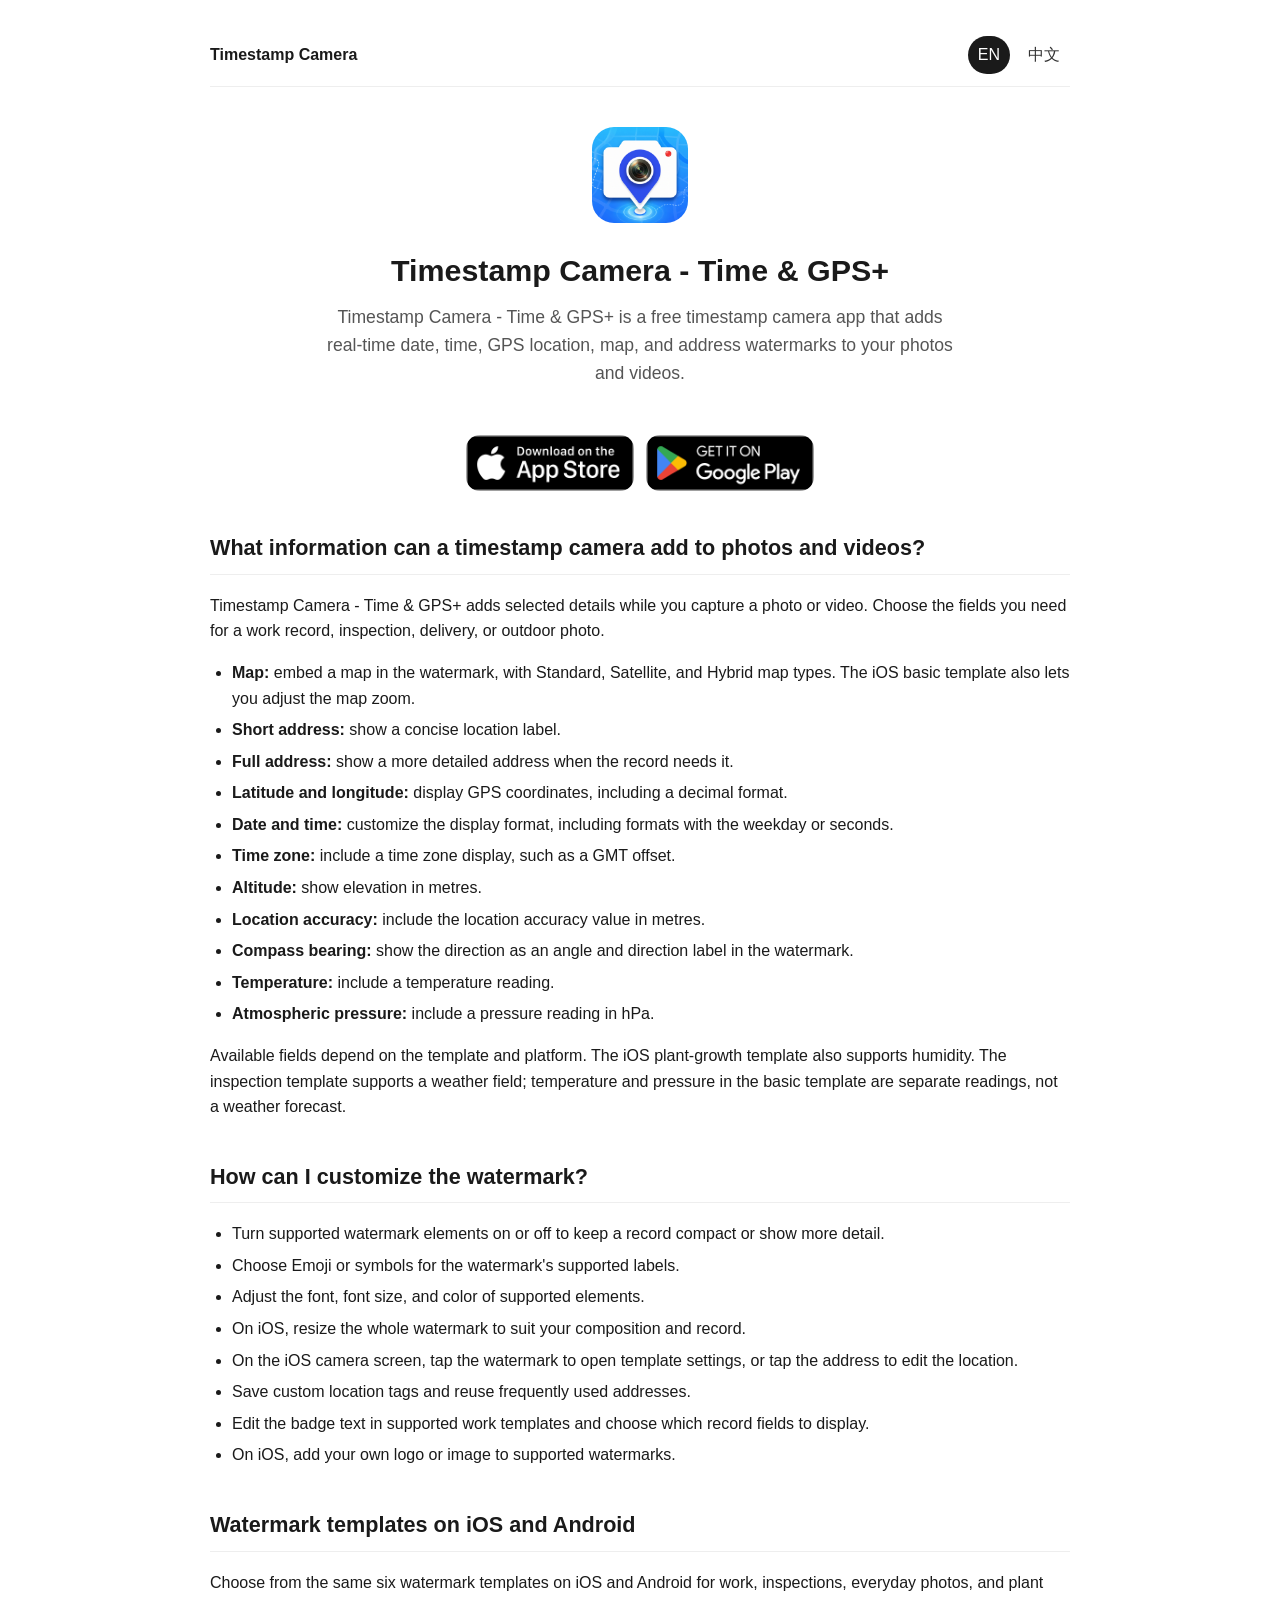
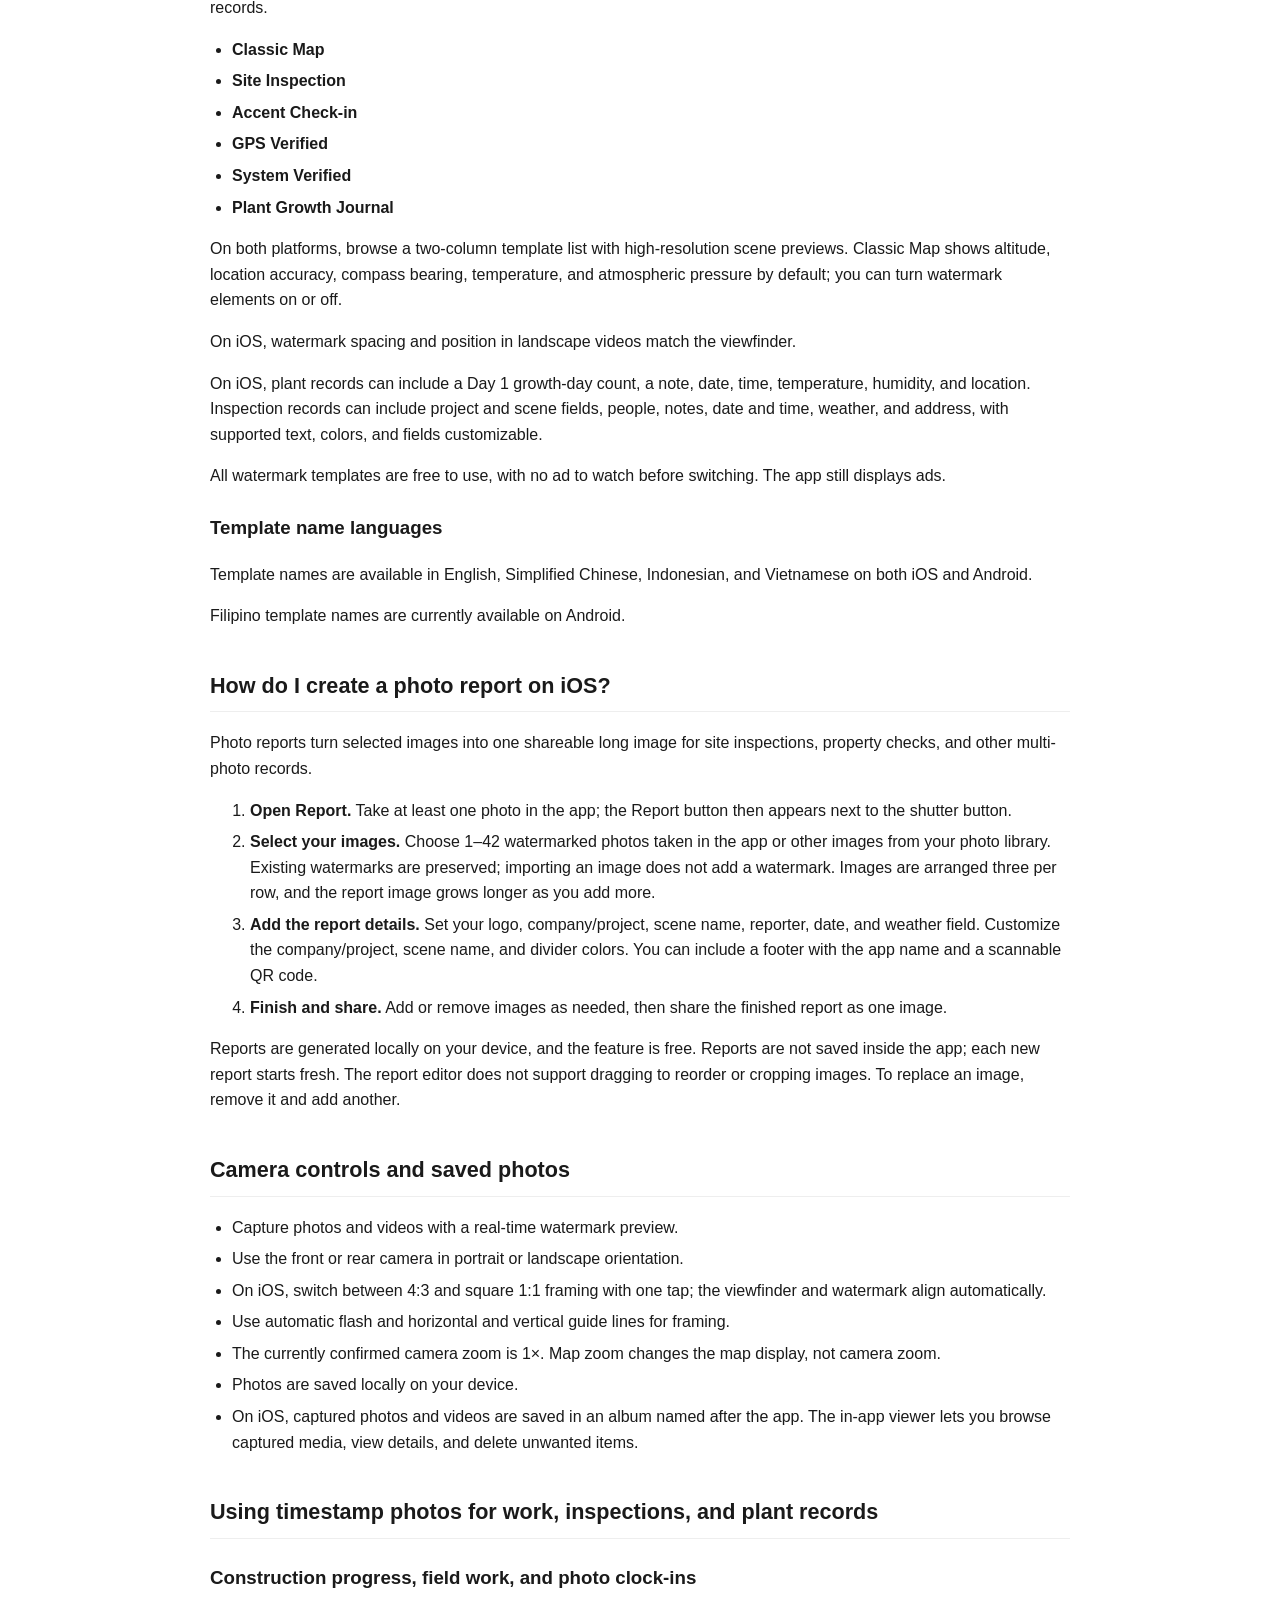
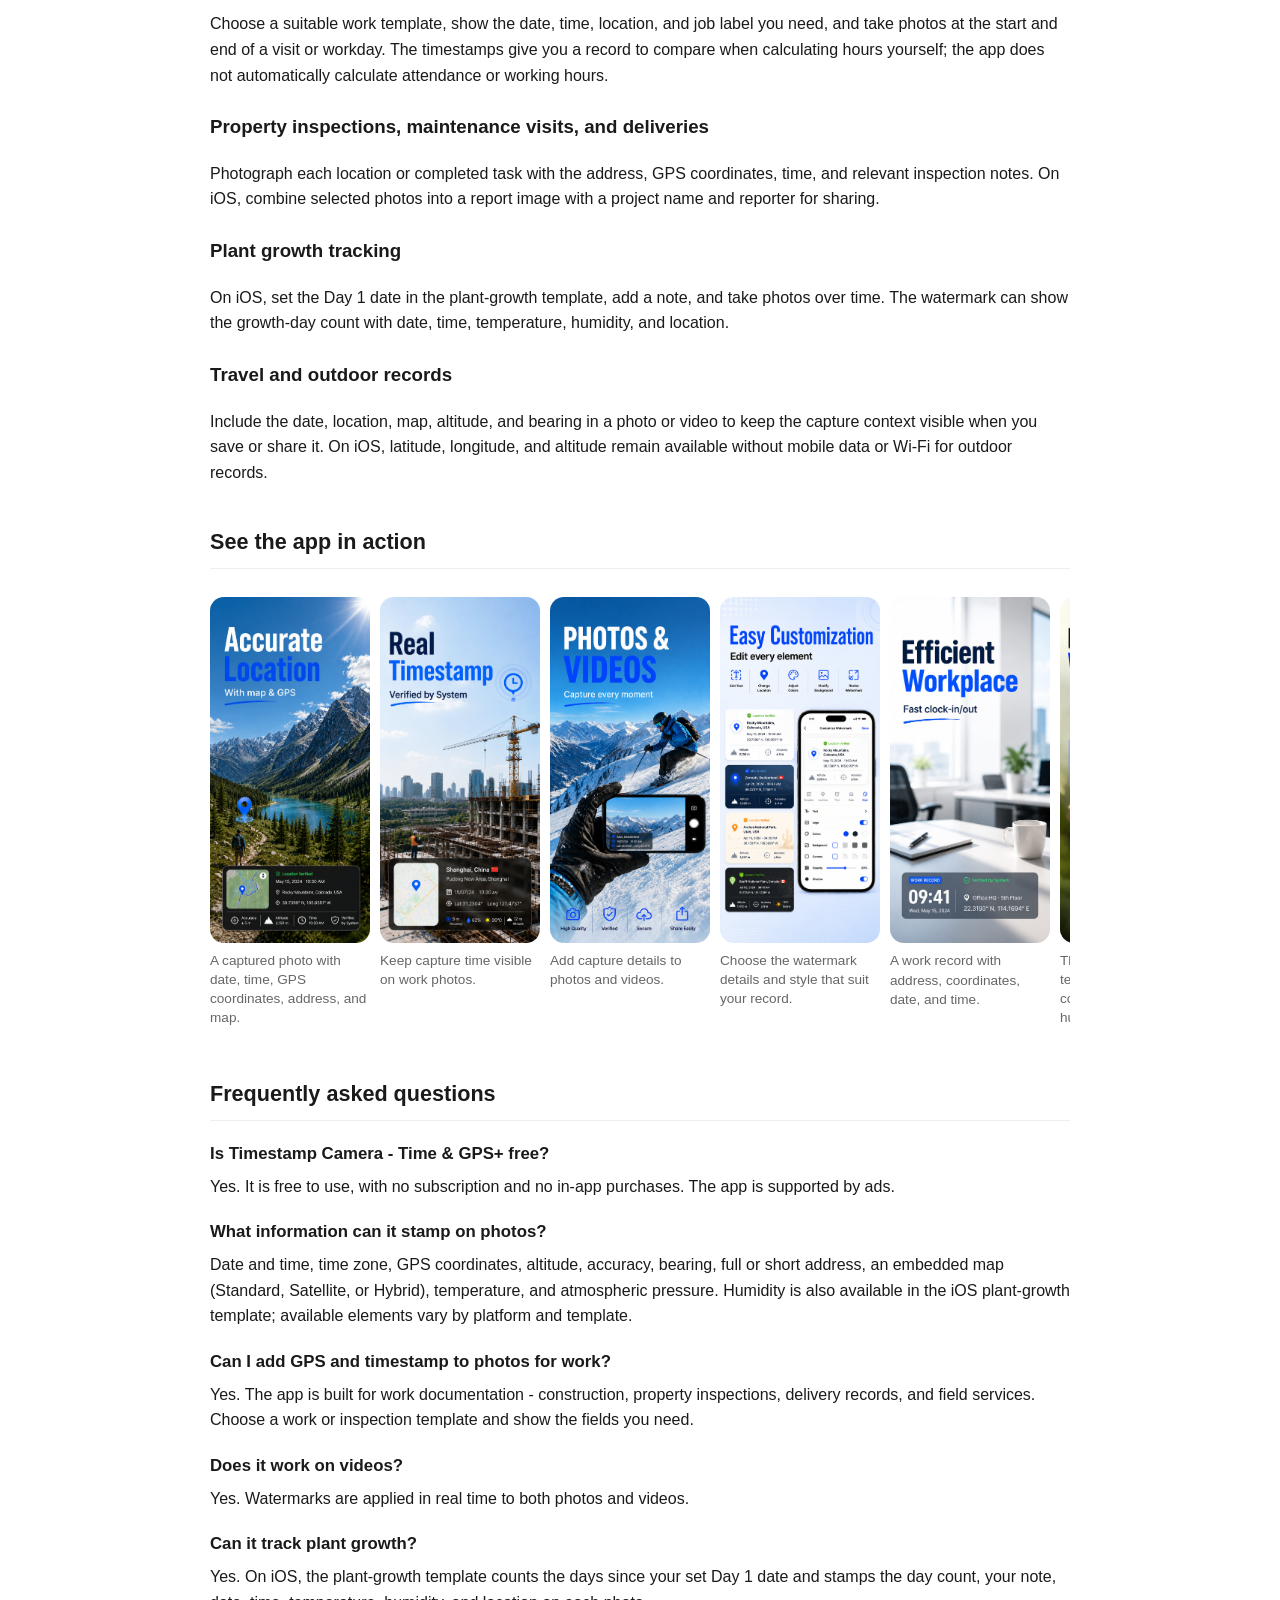
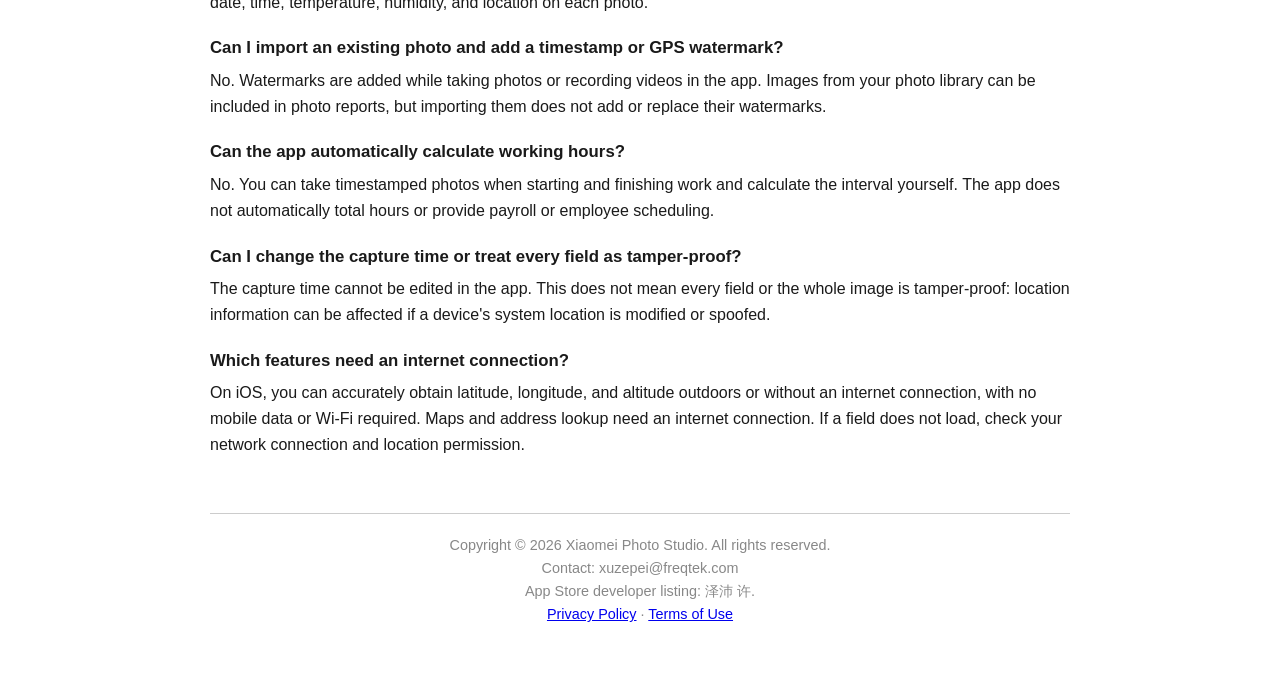
==== index.html @ 868a5405 "Describe iOS framing watermark resize offline GPS and quick settings" ====
<!DOCTYPE html>
<html lang="en">

<head>
  <meta charset="UTF-8">
  <meta name="viewport" content="width=device-width, initial-scale=1.0">
  <title>Timestamp Camera - Time & GPS+ | Free Timestamp & GPS Watermark Camera App</title>
  <meta name="description"
    content="Timestamp Camera - Time & GPS+ is a free camera app for iPhone and Android that adds date, time, GPS coordinates, address, map, temperature, and atmospheric pressure watermarks to photos and videos. No subscription, no in-app purchases.">
  <link rel="canonical" href="https://camera.appro7.com/">
  <link rel="alternate" hreflang="en" href="https://camera.appro7.com/">
  <link rel="alternate" hreflang="zh-Hans" href="https://camera.appro7.com/zh-cn/">
  <link rel="alternate" hreflang="x-default" href="https://camera.appro7.com/">
  <meta property="og:type" content="website">
  <meta property="og:title" content="Timestamp Camera - Time & GPS+">
  <meta property="og:description" content="Add date, time, GPS, map, and address watermarks to photos and videos on iPhone and Android.">
  <meta property="og:url" content="https://camera.appro7.com/">
  <meta property="og:image" content="https://camera.appro7.com/app-icon2.jpg">
  <meta name="twitter:card" content="summary">
  <script type="application/ld+json">
{
  "@context": "https://schema.org",
  "@graph": [
    {
      "@type": "Organization",
      "@id": "https://camera.appro7.com/#publisher",
      "name": "Xiaomei Photo Studio"
    },
    {
      "@type": "MobileApplication",
      "@id": "https://camera.appro7.com/#app",
      "url": "https://camera.appro7.com/",
      "name": "Timestamp Camera - Time & GPS+",
      "alternateName": ["Timestamp Camera", "天天水印相机"],
      "operatingSystem": ["iOS", "Android"],
      "applicationCategory": "MultimediaApplication",
      "description": "A free, ad-supported camera app for iOS and Android that adds date, time, GPS, address, map, altitude, bearing, temperature, and pressure watermarks while capturing photos and videos. Six templates support work records, inspections, and plant records. On iOS, selected images can be combined into a local photo report; imported images are not watermarked. iOS also supports 4:3 and square 1:1 framing, whole-watermark resizing, offline coordinates and altitude, and quick access to template and location settings.",
      "image": "https://camera.appro7.com/app-icon2.jpg",
      "offers": { "@type": "Offer", "price": "0", "priceCurrency": "USD" },
      "publisher": { "@id": "https://camera.appro7.com/#publisher" },
      "installUrl": [
        "https://apps.apple.com/us/app/timestamp-camera-time-gps/id6763968001",
        "https://play.google.com/store/apps/details?id=com.timestamp.camera.gps.map"
      ],
      "sameAs": [
        "https://apps.apple.com/us/app/timestamp-camera-time-gps/id6763968001",
        "https://play.google.com/store/apps/details?id=com.timestamp.camera.gps.map"
      ]
    },
    {
      "@type": "WebPage",
      "@id": "https://camera.appro7.com/#webpage",
      "url": "https://camera.appro7.com/",
      "name": "Timestamp Camera - Time & GPS+",
      "mainEntity": { "@id": "https://camera.appro7.com/#app" },
      "inLanguage": "en"
    }
  ]
}
</script>
  <style>
    body {
      font-family: -apple-system, BlinkMacSystemFont, "Segoe UI", Roboto, sans-serif;
      margin: 0;
      color: #1a1a1a;
      line-height: 1.6
    }

    .wrap {
      max-width: 860px;
      margin: 0 auto;
      padding: 24px
    }

    .site-nav {
      display: flex;
      align-items: center;
      justify-content: space-between;
      gap: 16px;
      padding: 12px 0;
      border-bottom: 1px solid #eee
    }

    .brand {
      color: #1a1a1a;
      font-weight: 700;
      text-decoration: none
    }

    .language-nav {
      display: flex;
      gap: 8px
    }

    .language-nav a {
      color: #333;
      padding: 6px 10px;
      border-radius: 999px;
      text-decoration: none
    }

    .language-nav a[aria-current="page"] {
      color: #fff;
      background: #1a1a1a
    }

    header {
      text-align: center;
      padding: 40px 0 24px
    }

    header img {
      width: 96px;
      height: 96px;
      border-radius: 22px
    }

    h1 {
      font-size: 1.9em;
      margin: 16px 0 8px
    }

    .tagline {
      color: #555;
      font-size: 1.1em;
      max-width: 640px;
      margin: 0 auto
    }

    .badges {
      margin: 24px 0;
      display: flex;
      justify-content: center;
      gap: 12px;
      flex-wrap: nowrap;
      width: 100%
    }

    .badges a {
      display: inline-flex;
      align-items: center;
      justify-content: center;
      flex: 0 0 auto;
      text-decoration: none;
      transition: transform .18s ease, box-shadow .18s ease, opacity .18s ease
    }

    .badges a:hover {
      transform: translateY(-1px);
      box-shadow: 0 12px 28px rgba(0, 0, 0, .12)
    }

    .badges a img {
      display: block;
      width: auto;
      height: 56px;
      max-width: none;
      border-radius: 14px
    }

    .app-store-badge,
    .google-play-badge {
      background: transparent
    }

    h2 {
      font-size: 1.35em;
      margin-top: 40px;
      border-bottom: 1px solid #eee;
      padding-bottom: 8px
    }

    h3 {
      margin-top: 24px
    }

    ul {
      padding-left: 22px
    }

    li {
      margin: 6px 0
    }

    .faq h3 {
      font-size: 1.05em;
      margin: 20px 0 6px
    }

    .faq p {
      margin: 0 0 12px
    }

    .shots {
      display: flex;
      gap: 10px;
      overflow-x: auto;
      padding: 10px 0
    }

    .shots img {
      display: block;
      width: 160px;
      height: auto;
      border-radius: 14px
    }

    .shots figure {
      flex: 0 0 160px;
      margin: 0
    }

    .shots figcaption {
      margin-top: 8px;
      color: #666;
      font-size: .85em;
      line-height: 1.4
    }

    footer {
      margin: 56px 0 24px;
      text-align: center;
      color: #888;
      font-size: .9em;
      border-top: 1px solid #ccc;
      padding-top: 20px;
    }
  </style>
</head>

<body>
  <script>
    function getQueryParam(param) {
      var searchParams = new URLSearchParams(window.location.search);
      return searchParams.get(param);
    }

    function getBrowserLanguage() {
      var languages = navigator.languages || [navigator.language || navigator.userLanguage || ''];
      return (languages.find(Boolean) || '').toLowerCase();
    }

    function isChineseLanguage(language) {
      return /^zh(?:[-_].*)?$/.test((language || '').toLowerCase());
    }

    // 优先尊重手动参数，其次根据浏览器语言做尽量合理的自动判断
    function redirectToLanguagePage() {
      var lang = getQueryParam('lang');
      if (lang === 'zh') {
        window.location.replace('./zh-cn/index.html');
        return;
      }
      if (lang === 'en') {
        return;
      }

      var browserLanguage = getBrowserLanguage();
      if (isChineseLanguage(browserLanguage)) {
        window.location.replace('./zh-cn/index.html');
      }
    }

    //redirectToLanguagePage();
  </script>

  <div class="wrap">

    <nav class="site-nav" aria-label="Site navigation">
      <a class="brand" href="./">Timestamp Camera</a>
      <span class="language-nav" aria-label="Languages">
        <a href="./index.html" lang="en" aria-current="page">EN</a>
        <a href="./zh-cn/index.html" lang="zh-Hans">中文</a>
      </span>
    </nav>

    <header>
      <img src="./app-icon2.jpg" alt="Timestamp Camera - Time & GPS+ app icon" width="300" height="300">
      <h1>Timestamp Camera - Time &amp; GPS+</h1>
      <p class="tagline">Timestamp Camera - Time &amp; GPS+ is a free timestamp camera app that adds real-time date,
        time, GPS location, map, and address watermarks to your photos and videos.</p>
    </header>

    <div class="badges">
      <a class="app-store-badge" href="https://apps.apple.com/us/app/timestamp-camera-time-gps/id6763968001" aria-label="Download on the App Store">
        <img src="./appstore_btn.png" alt="Download on the App Store" width="360" height="120">
      </a>
      <a class="google-play-badge" href="https://play.google.com/store/apps/details?id=com.timestamp.camera.gps.map" aria-label="Get it on Google Play">
        <img src="./gp_btn.png" alt="Get it on Google Play" width="360" height="120">
      </a>
    </div>

    <h2>What information can a timestamp camera add to photos and videos?</h2>
    <p>Timestamp Camera - Time &amp; GPS+ adds selected details while you capture a photo or video. Choose the fields you need for a work record, inspection, delivery, or outdoor photo.</p>
    <ul>
      <li><strong>Map:</strong> embed a map in the watermark, with Standard, Satellite, and Hybrid map types. The iOS basic template also lets you adjust the map zoom.</li>
      <li><strong>Short address:</strong> show a concise location label.</li>
      <li><strong>Full address:</strong> show a more detailed address when the record needs it.</li>
      <li><strong>Latitude and longitude:</strong> display GPS coordinates, including a decimal format.</li>
      <li><strong>Date and time:</strong> customize the display format, including formats with the weekday or seconds.</li>
      <li><strong>Time zone:</strong> include a time zone display, such as a GMT offset.</li>
      <li><strong>Altitude:</strong> show elevation in metres.</li>
      <li><strong>Location accuracy:</strong> include the location accuracy value in metres.</li>
      <li><strong>Compass bearing:</strong> show the direction as an angle and direction label in the watermark.</li>
      <li><strong>Temperature:</strong> include a temperature reading.</li>
      <li><strong>Atmospheric pressure:</strong> include a pressure reading in hPa.</li>
    </ul>
    <p>Available fields depend on the template and platform. The iOS plant-growth template also supports humidity. The inspection template supports a weather field; temperature and pressure in the basic template are separate readings, not a weather forecast.</p>

    <h2>How can I customize the watermark?</h2>
    <ul>
      <li>Turn supported watermark elements on or off to keep a record compact or show more detail.</li>
      <li>Choose Emoji or symbols for the watermark's supported labels.</li>
      <li>Adjust the font, font size, and color of supported elements.</li>
      <li>On iOS, resize the whole watermark to suit your composition and record.</li>
      <li>On the iOS camera screen, tap the watermark to open template settings, or tap the address to edit the location.</li>
      <li>Save custom location tags and reuse frequently used addresses.</li>
      <li>Edit the badge text in supported work templates and choose which record fields to display.</li>
      <li>On iOS, add your own logo or image to supported watermarks.</li>
    </ul>

    <h2>Watermark templates on iOS and Android</h2>
    <p>Choose from the same six watermark templates on iOS and Android for work, inspections, everyday photos, and plant records.</p>
    <ul>
      <li><strong>Classic Map</strong></li>
      <li><strong>Site Inspection</strong></li>
      <li><strong>Accent Check-in</strong></li>
      <li><strong>GPS Verified</strong></li>
      <li><strong>System Verified</strong></li>
      <li><strong>Plant Growth Journal</strong></li>
    </ul>
    <p>On both platforms, browse a two-column template list with high-resolution scene previews. Classic Map shows altitude, location accuracy, compass bearing, temperature, and atmospheric pressure by default; you can turn watermark elements on or off.</p>
    <p>On iOS, watermark spacing and position in landscape videos match the viewfinder.</p>
    <p>On iOS, plant records can include a Day 1 growth-day count, a note, date, time, temperature, humidity, and location. Inspection records can include project and scene fields, people, notes, date and time, weather, and address, with supported text, colors, and fields customizable.</p>
    <p>All watermark templates are free to use, with no ad to watch before switching. The app still displays ads.</p>

    <h3>Template name languages</h3>
    <p>Template names are available in English, Simplified Chinese, Indonesian, and Vietnamese on both iOS and Android.</p>
    <p>Filipino template names are currently available on Android.</p>

    <h2>How do I create a photo report on iOS?</h2>
    <p>Photo reports turn selected images into one shareable long image for site inspections, property checks, and other multi-photo records.</p>
    <ol>
      <li><strong>Open Report.</strong> Take at least one photo in the app; the Report button then appears next to the shutter button.</li>
      <li><strong>Select your images.</strong> Choose 1–42 watermarked photos taken in the app or other images from your photo library. Existing watermarks are preserved; importing an image does not add a watermark. Images are arranged three per row, and the report image grows longer as you add more.</li>
      <li><strong>Add the report details.</strong> Set your logo, company/project, scene name, reporter, date, and weather field. Customize the company/project, scene name, and divider colors. You can include a footer with the app name and a scannable QR code.</li>
      <li><strong>Finish and share.</strong> Add or remove images as needed, then share the finished report as one image.</li>
    </ol>
    <p>Reports are generated locally on your device, and the feature is free. Reports are not saved inside the app; each new report starts fresh. The report editor does not support dragging to reorder or cropping images. To replace an image, remove it and add another.</p>

    <h2>Camera controls and saved photos</h2>
    <ul>
      <li>Capture photos and videos with a real-time watermark preview.</li>
      <li>Use the front or rear camera in portrait or landscape orientation.</li>
      <li>On iOS, switch between 4:3 and square 1:1 framing with one tap; the viewfinder and watermark align automatically.</li>
      <li>Use automatic flash and horizontal and vertical guide lines for framing.</li>
      <li>The currently confirmed camera zoom is 1×. Map zoom changes the map display, not camera zoom.</li>
      <li>Photos are saved locally on your device.</li>
      <li>On iOS, captured photos and videos are saved in an album named after the app. The in-app viewer lets you browse captured media, view details, and delete unwanted items.</li>
    </ul>

    <h2>Using timestamp photos for work, inspections, and plant records</h2>
    <h3>Construction progress, field work, and photo clock-ins</h3>
    <p>Choose a suitable work template, show the date, time, location, and job label you need, and take photos at the start and end of a visit or workday. The timestamps give you a record to compare when calculating hours yourself; the app does not automatically calculate attendance or working hours.</p>
    <h3>Property inspections, maintenance visits, and deliveries</h3>
    <p>Photograph each location or completed task with the address, GPS coordinates, time, and relevant inspection notes. On iOS, combine selected photos into a report image with a project name and reporter for sharing.</p>
    <h3>Plant growth tracking</h3>
    <p>On iOS, set the Day 1 date in the plant-growth template, add a note, and take photos over time. The watermark can show the growth-day count with date, time, temperature, humidity, and location.</p>
    <h3>Travel and outdoor records</h3>
    <p>Include the date, location, map, altitude, and bearing in a photo or video to keep the capture context visible when you save or share it. On iOS, latitude, longitude, and altitude remain available without mobile data or Wi-Fi for outdoor records.</p>

    <h2>See the app in action</h2>
    <div class="shots">
      <figure><img src="./1.jpg" width="853" height="1844" loading="lazy" alt="Photo with date, time, GPS and map watermark"><figcaption>A captured photo with date, time, GPS coordinates, address, and map.</figcaption></figure>
      <figure><img src="./2.jpg" width="853" height="1843" loading="lazy" alt="Timestamp watermark on a construction-site photo"><figcaption>Keep capture time visible on work photos.</figcaption></figure>
      <figure><img src="./3.jpg" width="853" height="1844" loading="lazy" alt="Photo and video watermark example"><figcaption>Add capture details to photos and videos.</figcaption></figure>
      <figure><img src="./4.jpg" width="853" height="1844" loading="lazy" alt="Watermark customization illustration"><figcaption>Choose the watermark details and style that suit your record.</figcaption></figure>
      <figure><img src="./5.jpg" width="852" height="1846" loading="lazy" alt="Work documentation photo with address and coordinates"><figcaption>A work record with address, coordinates, date, and time.</figcaption></figure>
      <figure><img src="./6.jpg" width="1284" height="2778" loading="lazy"
        alt="Plant growth tracking photo with day count, note, date, time, temperature, humidity, and location watermark"><figcaption>The iOS plant-growth template shows the day count, time, temperature, humidity, and location.</figcaption></figure>
    </div>

    <h2>Frequently asked questions</h2>
    <div class="faq">
      <h3>Is Timestamp Camera - Time &amp; GPS+ free?</h3>
      <p>Yes. It is free to use, with no subscription and no in-app purchases. The app is supported by ads.</p>

      <h3>What information can it stamp on photos?</h3>
      <p>Date and time, time zone, GPS coordinates, altitude, accuracy, bearing, full or short address, an
        embedded map (Standard, Satellite, or Hybrid), temperature, and atmospheric pressure. Humidity is also available in the iOS plant-growth template; available elements vary by platform and template.</p>

      <h3>Can I add GPS and timestamp to photos for work?</h3>
      <p>Yes. The app is built for work documentation - construction, property inspections, delivery records, and field
        services. Choose a work or inspection template and show the fields you need.</p>

      <h3>Does it work on videos?</h3>
      <p>Yes. Watermarks are applied in real time to both photos and videos.</p>

      <h3>Can it track plant growth?</h3>
      <p>Yes. On iOS, the plant-growth template counts the days since your set Day 1 date and stamps the day count,
        your note, date, time, temperature, humidity, and location on each photo.</p>

      <h3>Can I import an existing photo and add a timestamp or GPS watermark?</h3>
      <p>No. Watermarks are added while taking photos or recording videos in the app. Images from your photo library can be included in photo reports, but importing them does not add or replace their watermarks.</p>

      <h3>Can the app automatically calculate working hours?</h3>
      <p>No. You can take timestamped photos when starting and finishing work and calculate the interval yourself. The app does not automatically total hours or provide payroll or employee scheduling.</p>

      <h3>Can I change the capture time or treat every field as tamper-proof?</h3>
      <p>The capture time cannot be edited in the app. This does not mean every field or the whole image is tamper-proof: location information can be affected if a device's system location is modified or spoofed.</p>

      <h3>Which features need an internet connection?</h3>
      <p>On iOS, you can accurately obtain latitude, longitude, and altitude outdoors or without an internet connection, with no mobile data or Wi-Fi required. Maps and address lookup need an internet connection. If a field does not load, check your network connection and location permission.</p>
    </div>

    <footer>
      Copyright © 2026 Xiaomei Photo Studio. All rights reserved.<br>
      Contact: xuzepei@freqtek.com<br>
      App Store developer listing: 泽沛 许.<br>
      <a href="./privacypolicy.html">Privacy Policy</a> · <a href="./termsofuse.html">Terms of Use</a>
    </footer>

  </div>
</body>
</html>
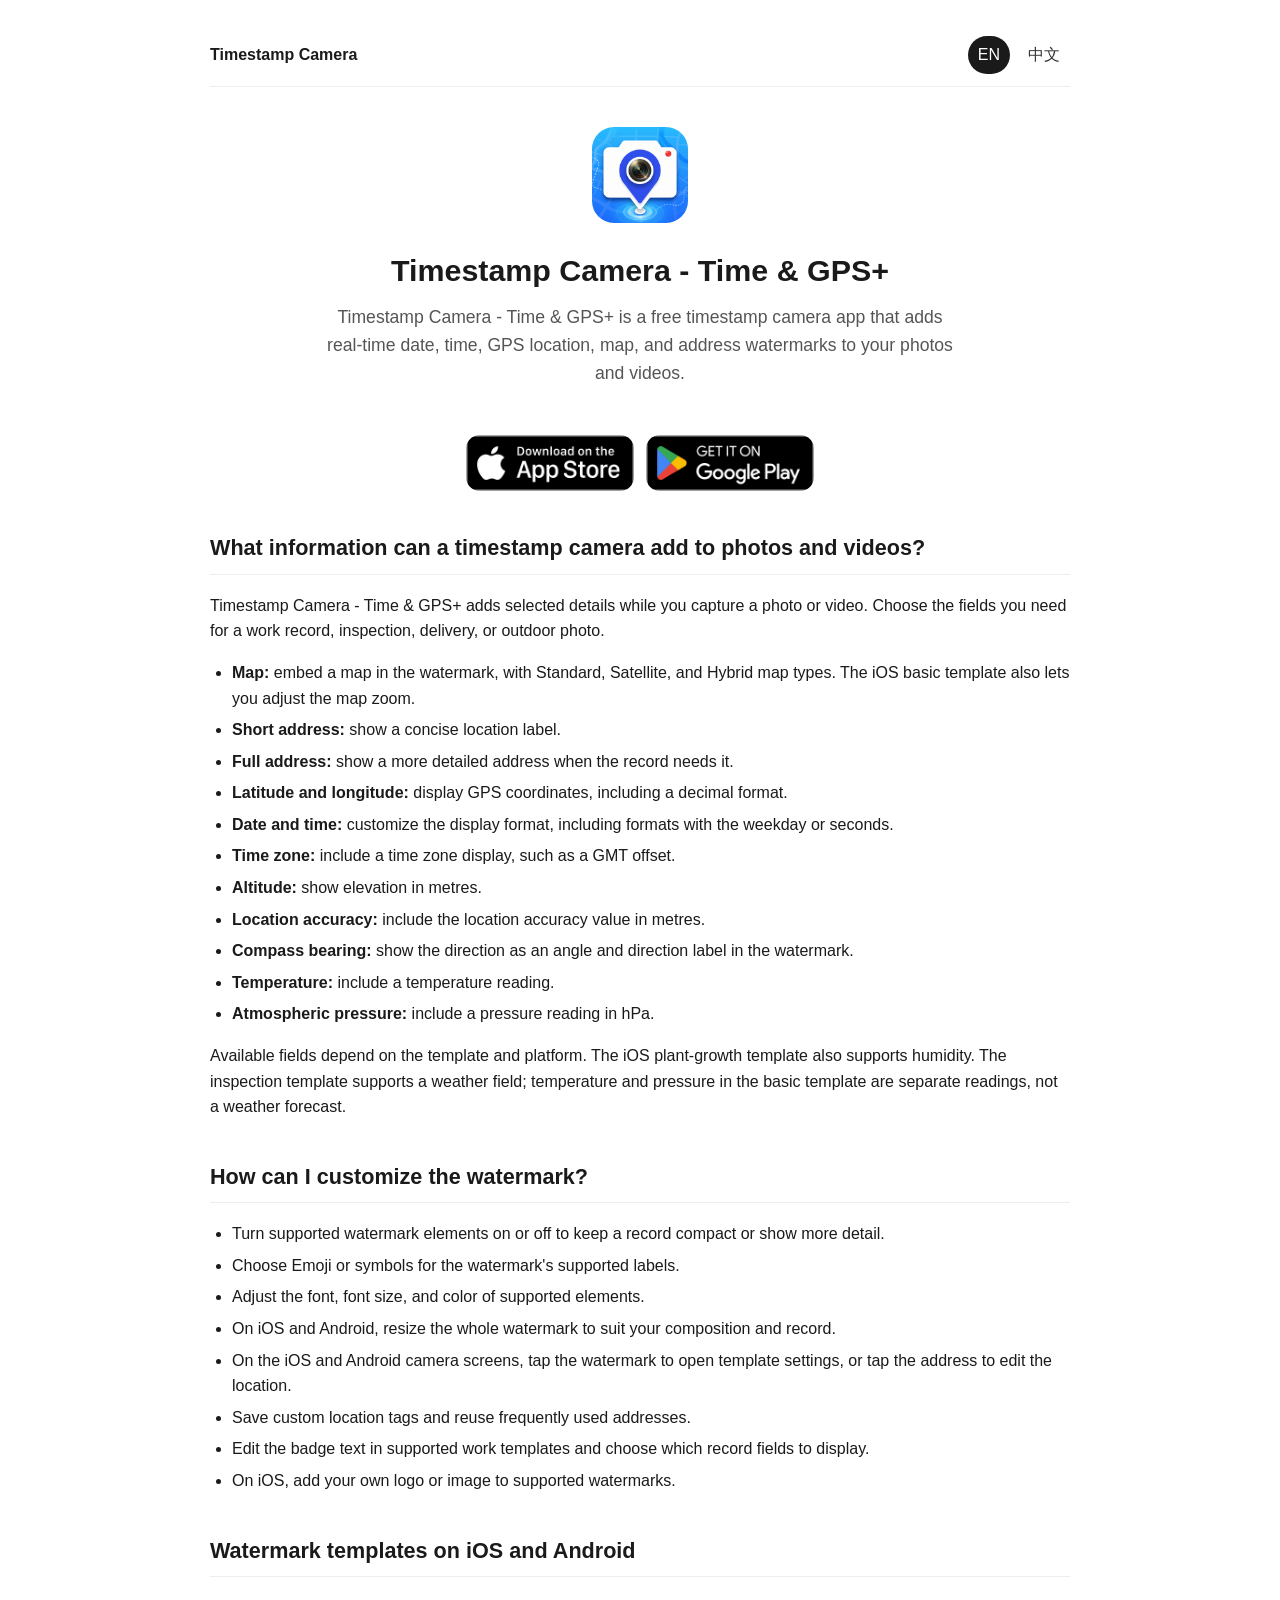
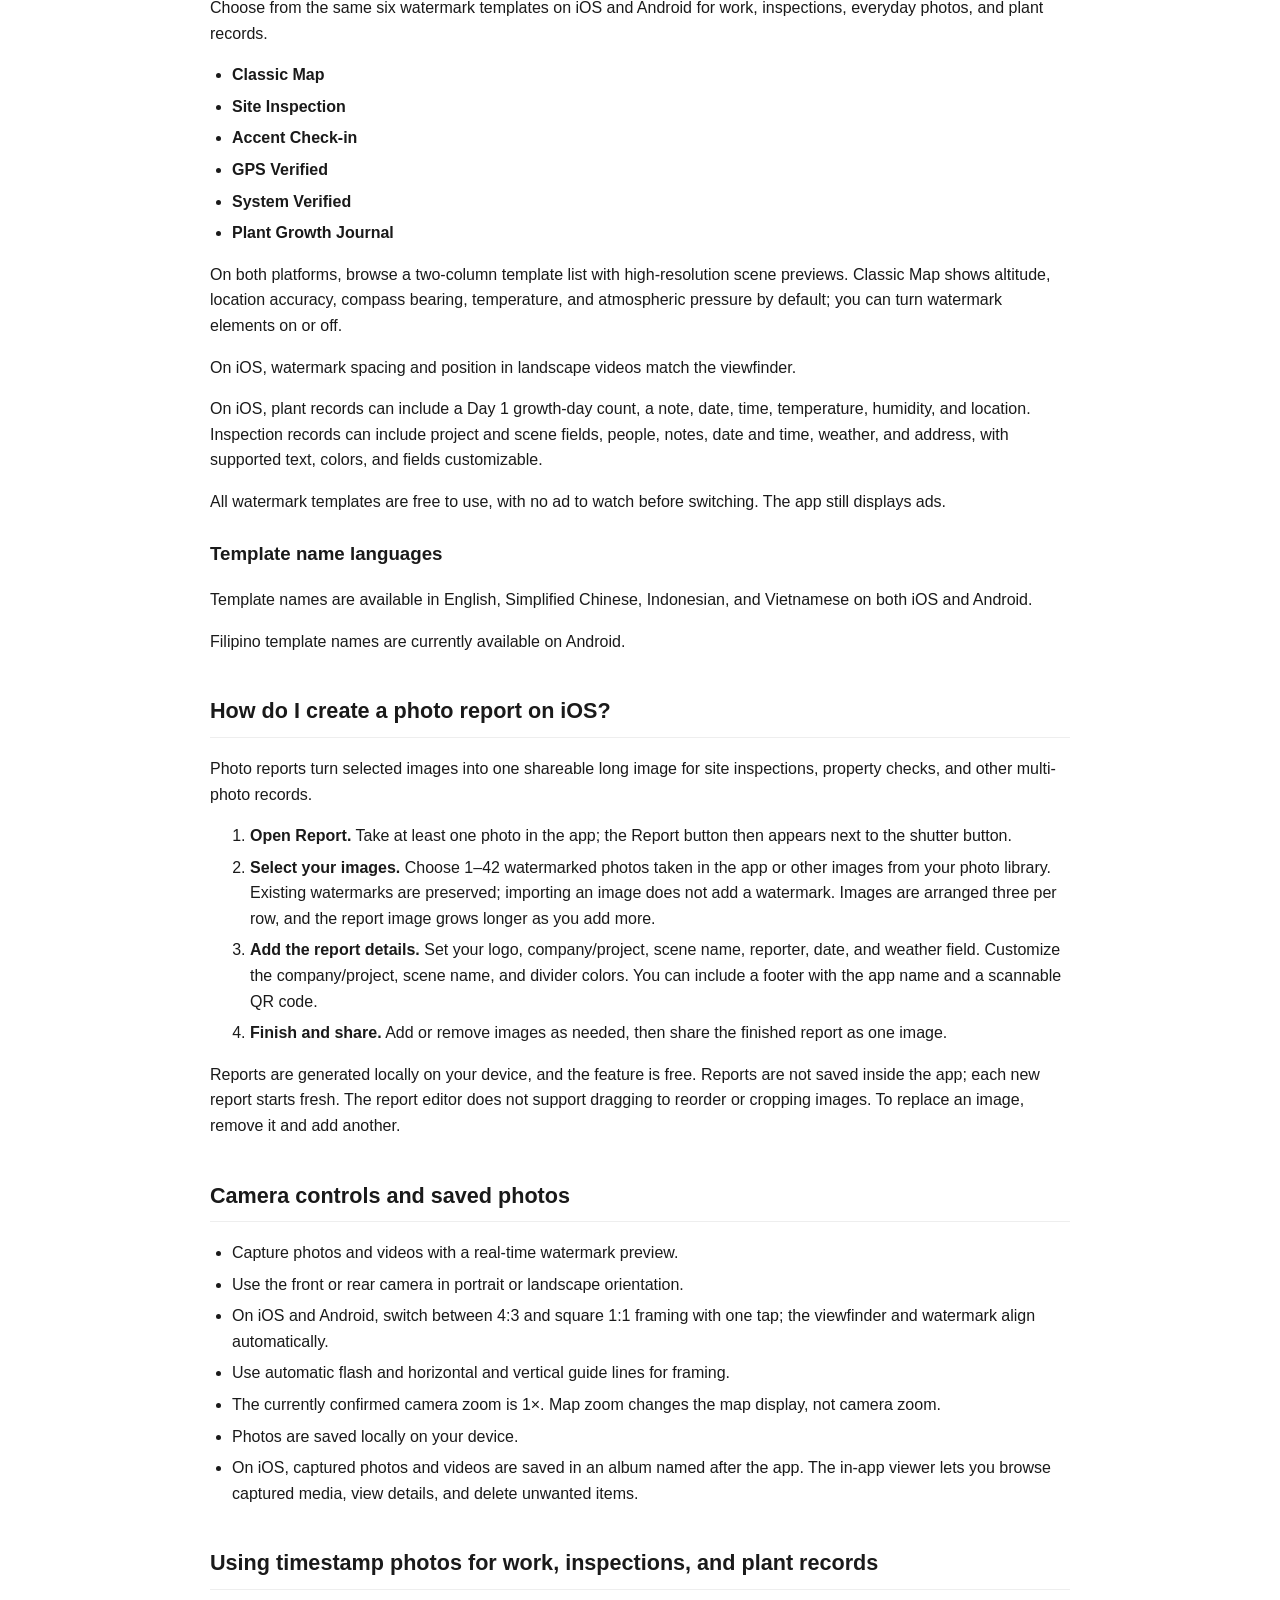
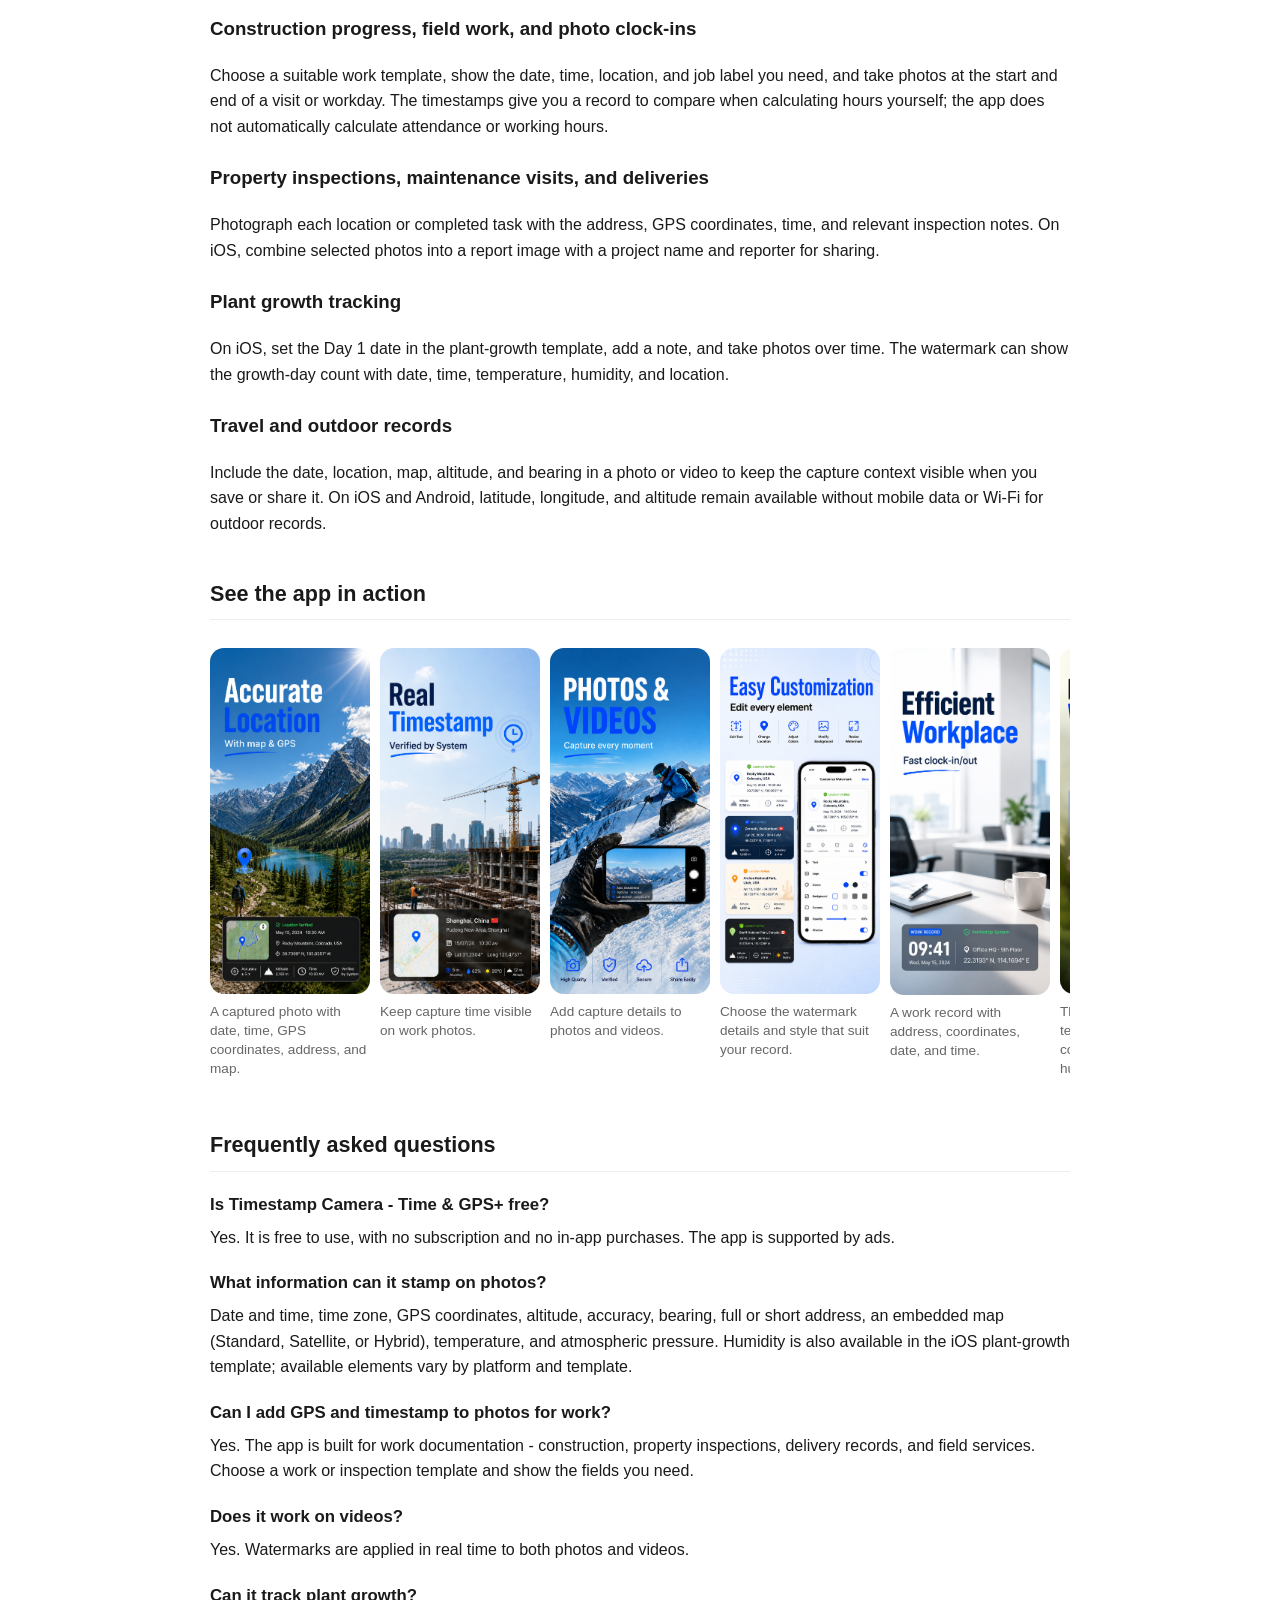
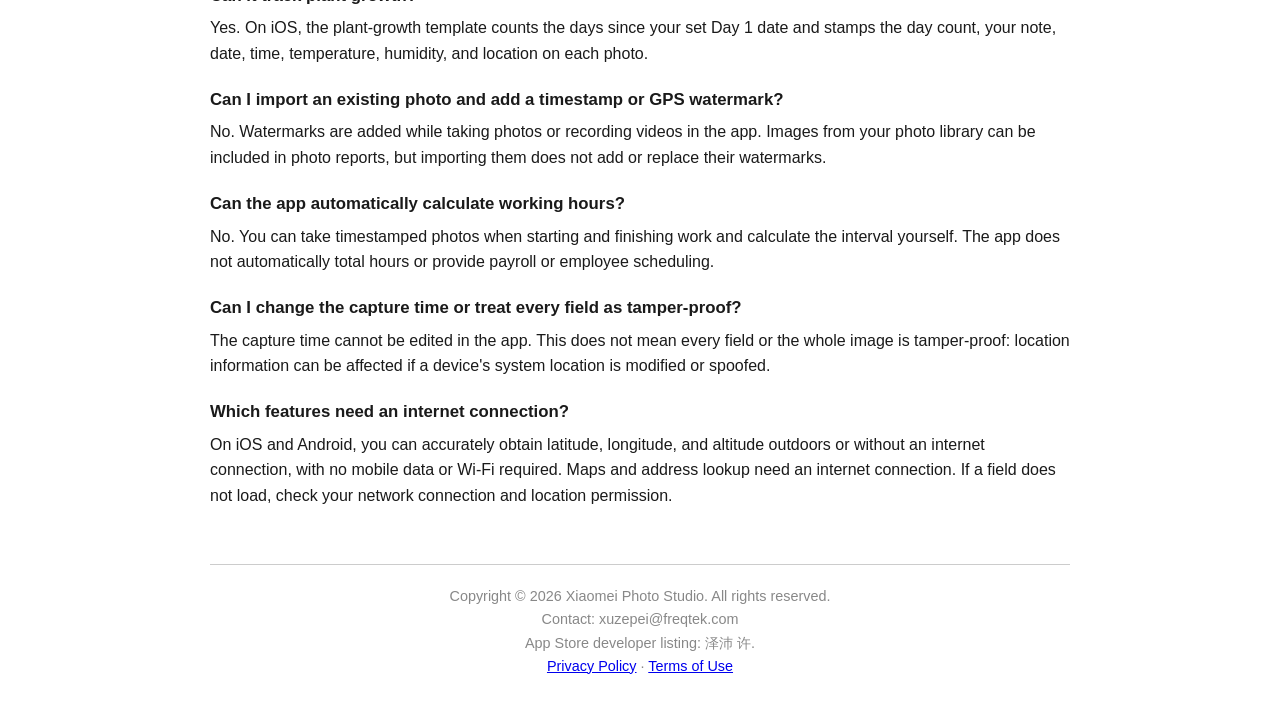
==== commit 399ebdf4: "Sync Android framing, watermark sizing and offline coordinate features" ====
--- a/index.html
+++ b/index.html
@@ -34,7 +34,7 @@
       "alternateName": ["Timestamp Camera", "天天水印相机"],
       "operatingSystem": ["iOS", "Android"],
       "applicationCategory": "MultimediaApplication",
-      "description": "A free, ad-supported camera app for iOS and Android that adds date, time, GPS, address, map, altitude, bearing, temperature, and pressure watermarks while capturing photos and videos. Six templates support work records, inspections, and plant records. On iOS, selected images can be combined into a local photo report; imported images are not watermarked. iOS also supports 4:3 and square 1:1 framing, whole-watermark resizing, offline coordinates and altitude, and quick access to template and location settings.",
+      "description": "A free, ad-supported camera app for iOS and Android that adds date, time, GPS, address, map, altitude, bearing, temperature, and pressure watermarks while capturing photos and videos. Six templates support work records, inspections, and plant records. On iOS, selected images can be combined into a local photo report; imported images are not watermarked. iOS and Android also support 4:3 and square 1:1 framing, whole-watermark resizing, offline coordinates and altitude, and quick access to template and location settings.",
       "image": "https://camera.appro7.com/app-icon2.jpg",
       "offers": { "@type": "Offer", "price": "0", "priceCurrency": "USD" },
       "publisher": { "@id": "https://camera.appro7.com/#publisher" },
@@ -312,8 +312,8 @@
       <li>Turn supported watermark elements on or off to keep a record compact or show more detail.</li>
       <li>Choose Emoji or symbols for the watermark's supported labels.</li>
       <li>Adjust the font, font size, and color of supported elements.</li>
-      <li>On iOS, resize the whole watermark to suit your composition and record.</li>
-      <li>On the iOS camera screen, tap the watermark to open template settings, or tap the address to edit the location.</li>
+      <li>On iOS and Android, resize the whole watermark to suit your composition and record.</li>
+      <li>On the iOS and Android camera screens, tap the watermark to open template settings, or tap the address to edit the location.</li>
       <li>Save custom location tags and reuse frequently used addresses.</li>
       <li>Edit the badge text in supported work templates and choose which record fields to display.</li>
       <li>On iOS, add your own logo or image to supported watermarks.</li>
@@ -352,7 +352,7 @@
     <ul>
       <li>Capture photos and videos with a real-time watermark preview.</li>
       <li>Use the front or rear camera in portrait or landscape orientation.</li>
-      <li>On iOS, switch between 4:3 and square 1:1 framing with one tap; the viewfinder and watermark align automatically.</li>
+      <li>On iOS and Android, switch between 4:3 and square 1:1 framing with one tap; the viewfinder and watermark align automatically.</li>
       <li>Use automatic flash and horizontal and vertical guide lines for framing.</li>
       <li>The currently confirmed camera zoom is 1×. Map zoom changes the map display, not camera zoom.</li>
       <li>Photos are saved locally on your device.</li>
@@ -367,7 +367,7 @@
     <h3>Plant growth tracking</h3>
     <p>On iOS, set the Day 1 date in the plant-growth template, add a note, and take photos over time. The watermark can show the growth-day count with date, time, temperature, humidity, and location.</p>
     <h3>Travel and outdoor records</h3>
-    <p>Include the date, location, map, altitude, and bearing in a photo or video to keep the capture context visible when you save or share it. On iOS, latitude, longitude, and altitude remain available without mobile data or Wi-Fi for outdoor records.</p>
+    <p>Include the date, location, map, altitude, and bearing in a photo or video to keep the capture context visible when you save or share it. On iOS and Android, latitude, longitude, and altitude remain available without mobile data or Wi-Fi for outdoor records.</p>
 
     <h2>See the app in action</h2>
     <div class="shots">
@@ -410,7 +410,7 @@
       <p>The capture time cannot be edited in the app. This does not mean every field or the whole image is tamper-proof: location information can be affected if a device's system location is modified or spoofed.</p>
 
       <h3>Which features need an internet connection?</h3>
-      <p>On iOS, you can accurately obtain latitude, longitude, and altitude outdoors or without an internet connection, with no mobile data or Wi-Fi required. Maps and address lookup need an internet connection. If a field does not load, check your network connection and location permission.</p>
+      <p>On iOS and Android, you can accurately obtain latitude, longitude, and altitude outdoors or without an internet connection, with no mobile data or Wi-Fi required. Maps and address lookup need an internet connection. If a field does not load, check your network connection and location permission.</p>
     </div>
 
     <footer>
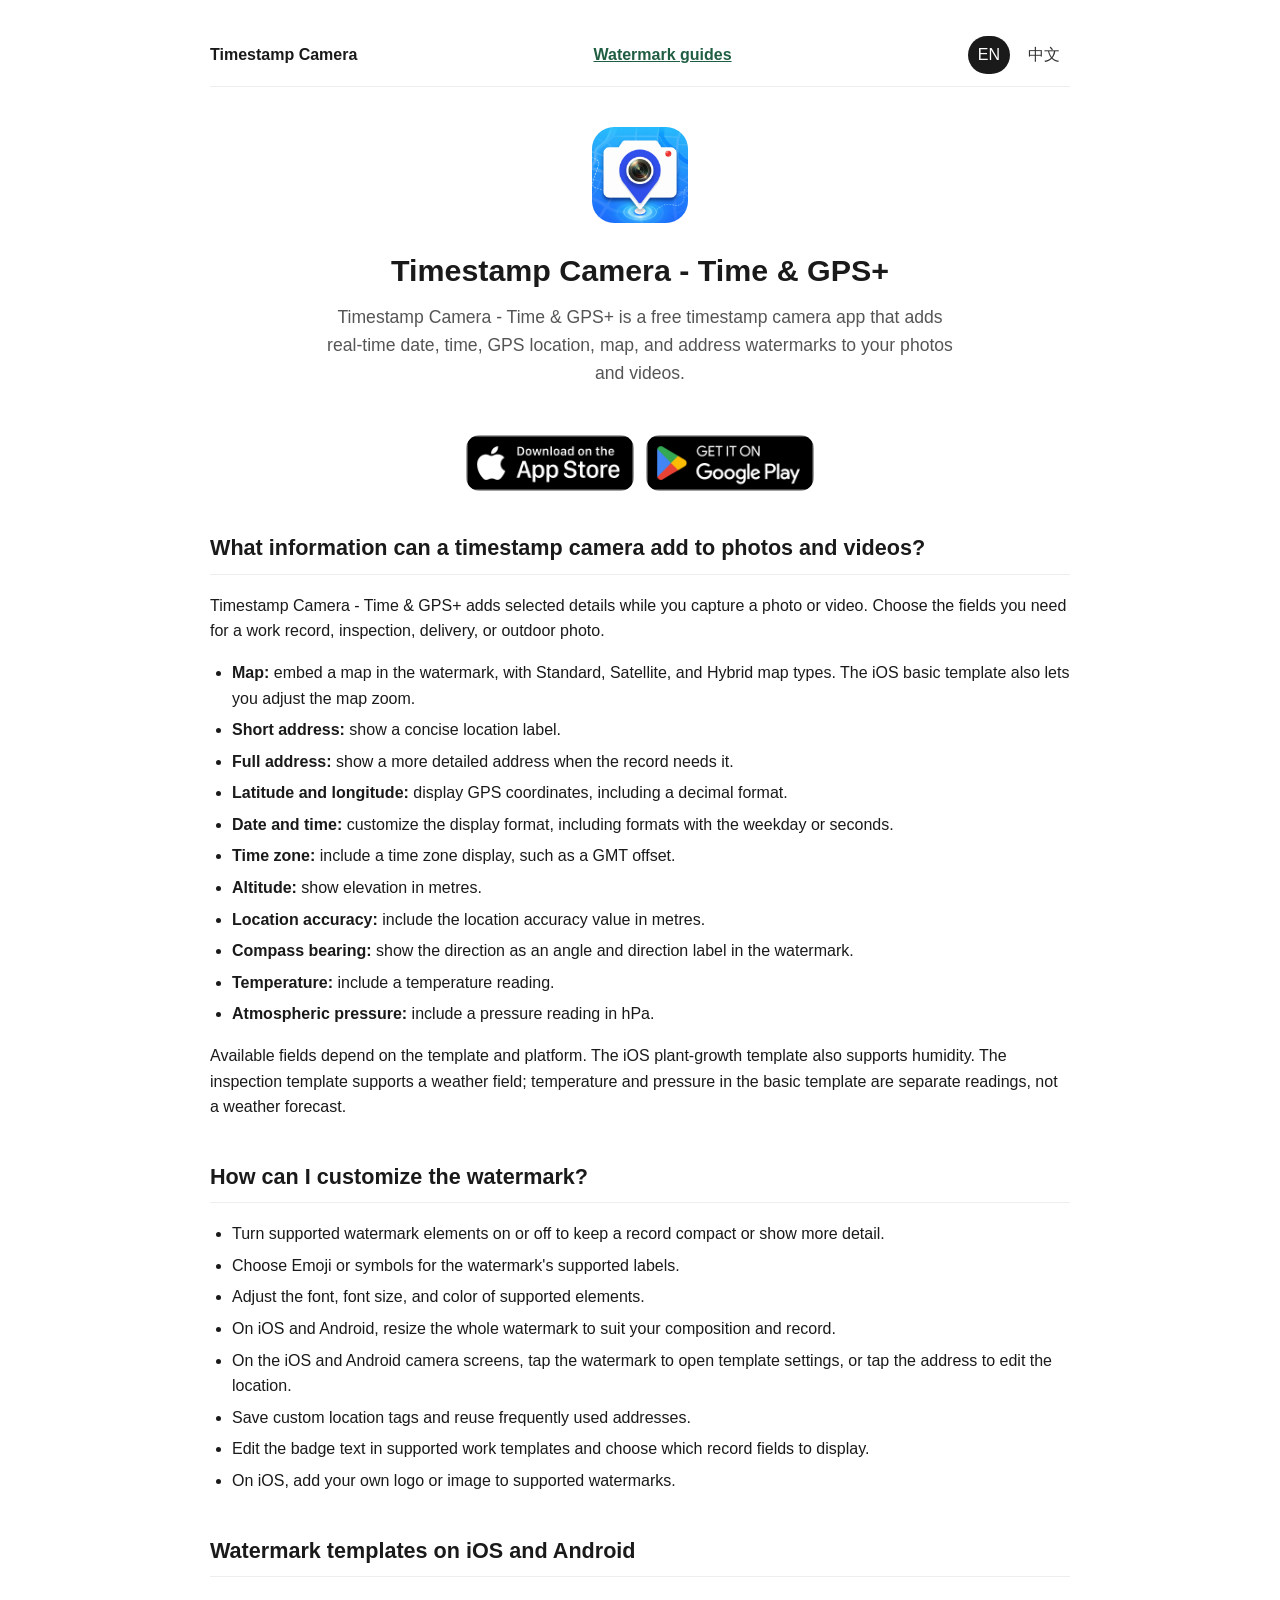
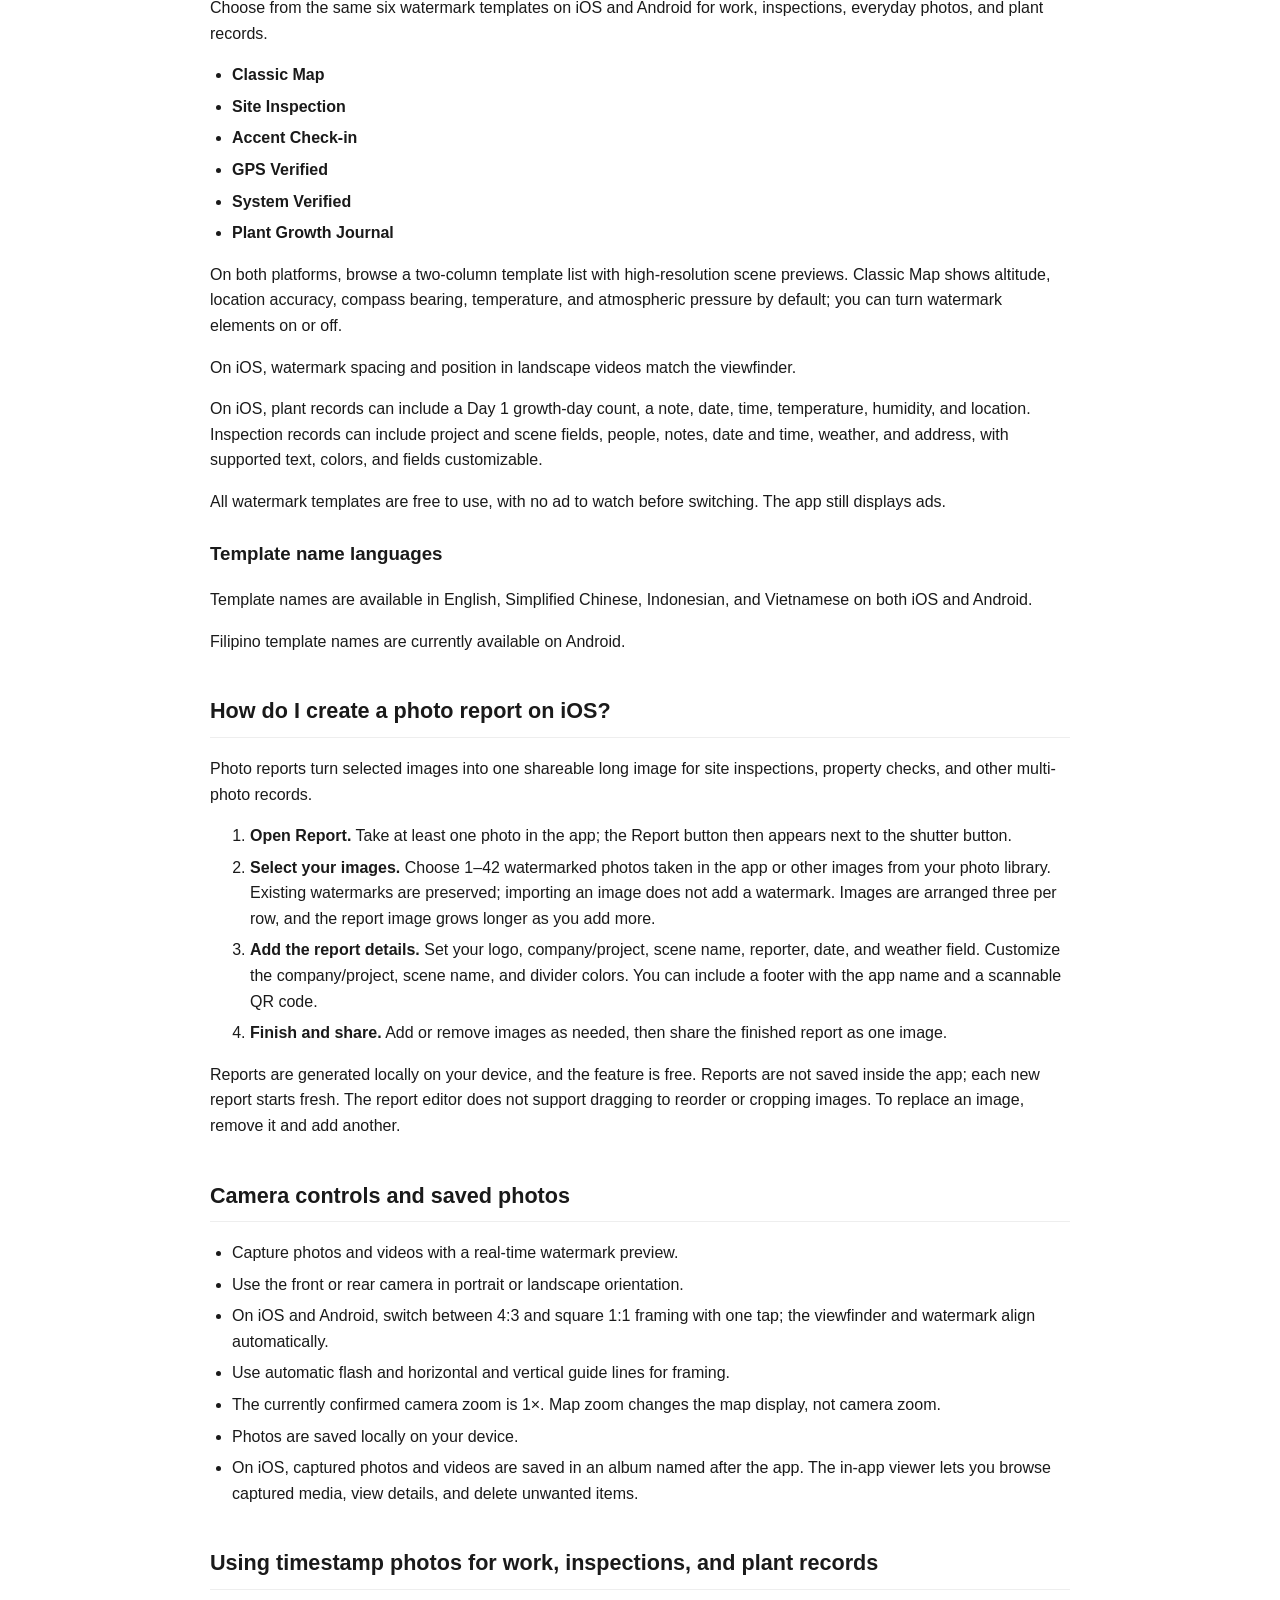
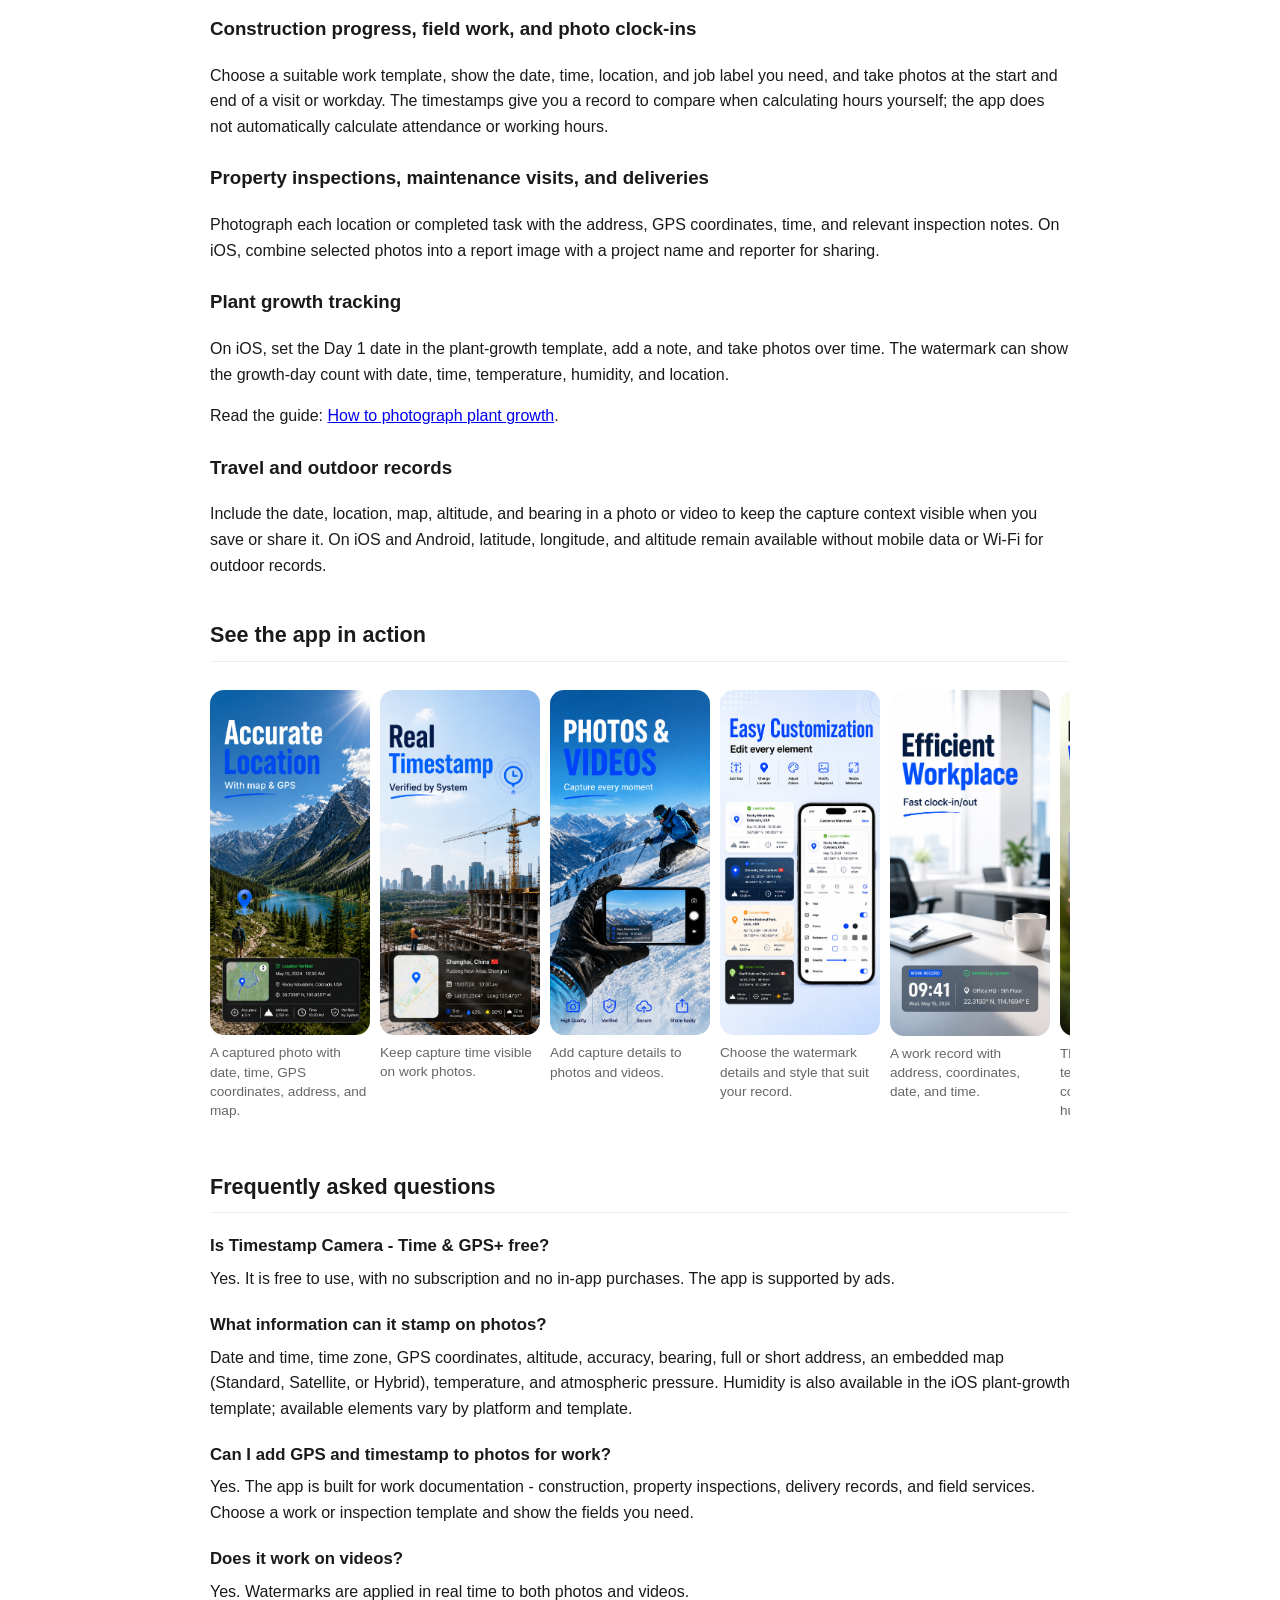
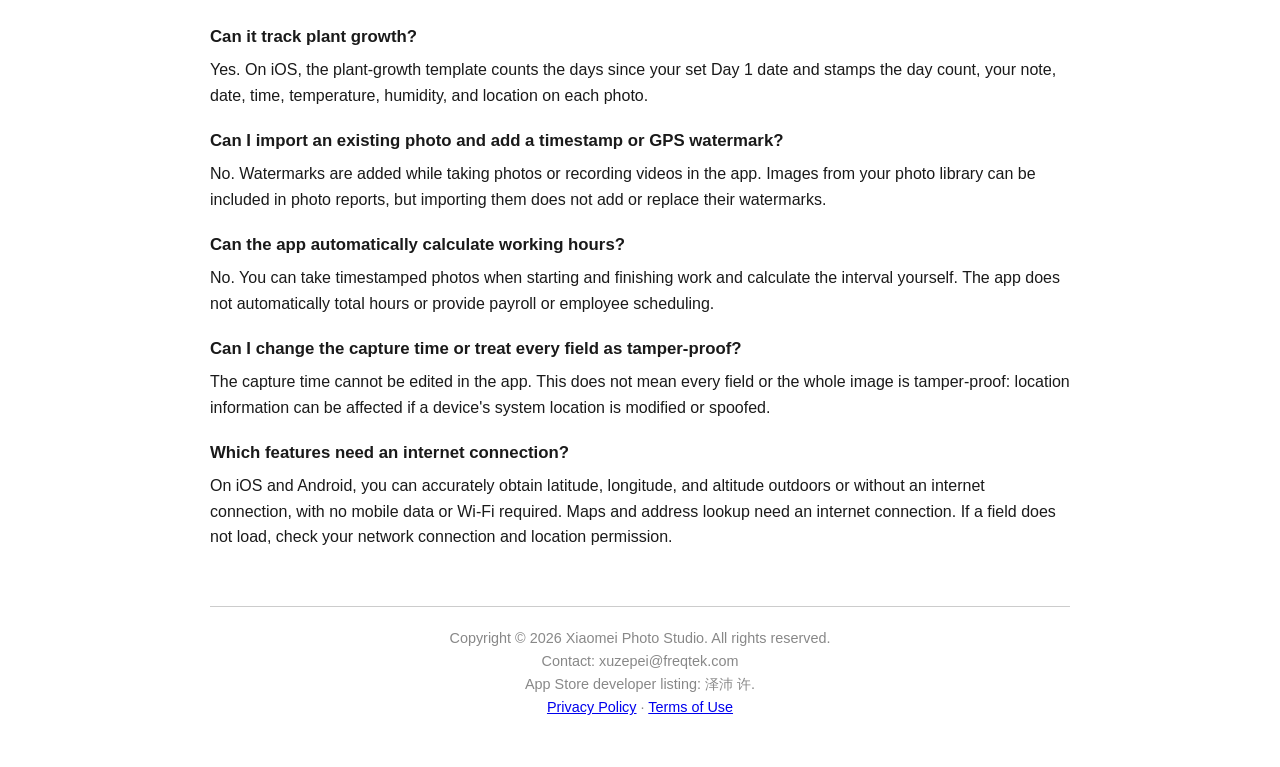
==== commit ebf3978f: "Add bilingual day-count watermark guides" ====
--- a/index.html
+++ b/index.html
@@ -225,6 +225,8 @@
       border-top: 1px solid #ccc;
       padding-top: 20px;
     }
+    .site-nav { flex-wrap: wrap; }
+    .guides-link { color: #205e43; font-weight: 650; }
   </style>
 </head>
 
@@ -268,6 +270,7 @@
 
     <nav class="site-nav" aria-label="Site navigation">
       <a class="brand" href="./">Timestamp Camera</a>
+      <a class="guides-link" href="./blog/index.html">Watermark guides</a>
       <span class="language-nav" aria-label="Languages">
         <a href="./index.html" lang="en" aria-current="page">EN</a>
         <a href="./zh-cn/index.html" lang="zh-Hans">中文</a>
@@ -366,6 +369,7 @@
     <p>Photograph each location or completed task with the address, GPS coordinates, time, and relevant inspection notes. On iOS, combine selected photos into a report image with a project name and reporter for sharing.</p>
     <h3>Plant growth tracking</h3>
     <p>On iOS, set the Day 1 date in the plant-growth template, add a note, and take photos over time. The watermark can show the growth-day count with date, time, temperature, humidity, and location.</p>
+    <p>Read the guide: <a href="./blog/plant-growth-photos/index.html">How to photograph plant growth</a>.</p>
     <h3>Travel and outdoor records</h3>
     <p>Include the date, location, map, altitude, and bearing in a photo or video to keep the capture context visible when you save or share it. On iOS and Android, latitude, longitude, and altitude remain available without mobile data or Wi-Fi for outdoor records.</p>
 
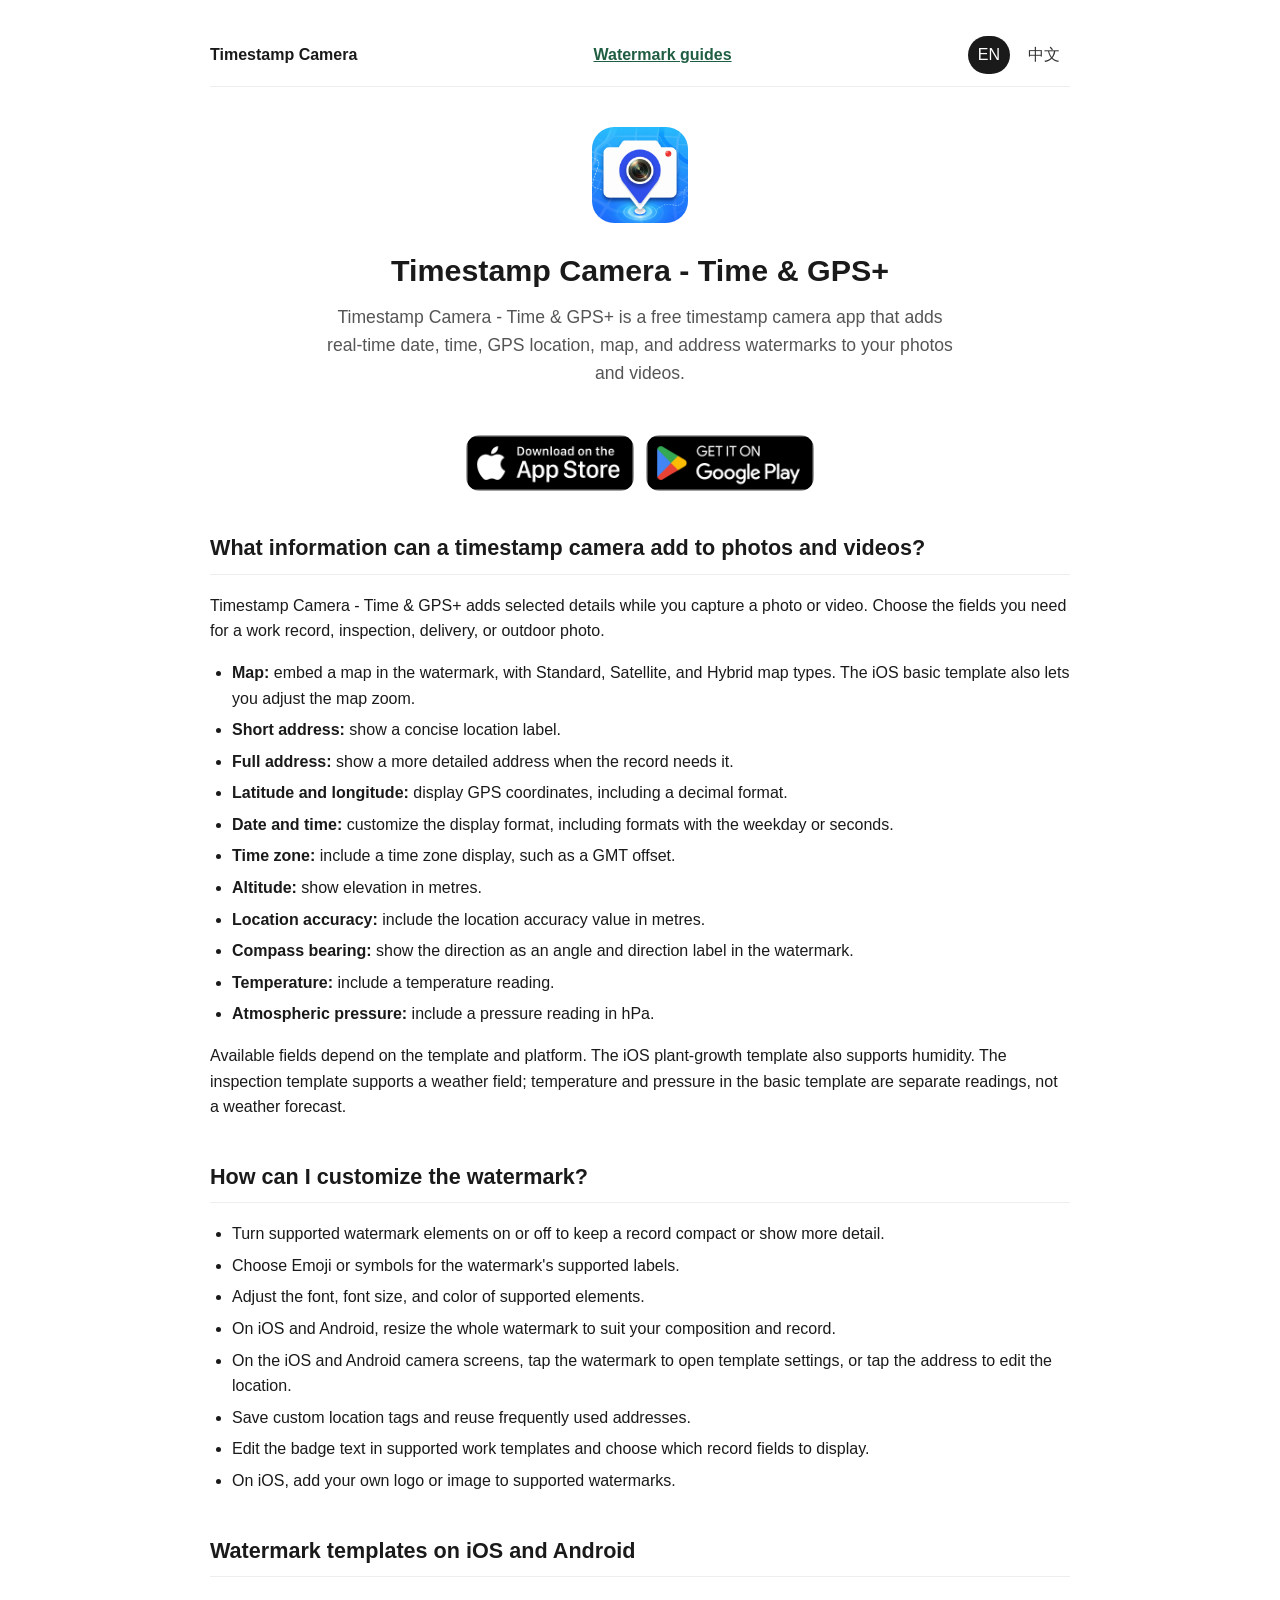
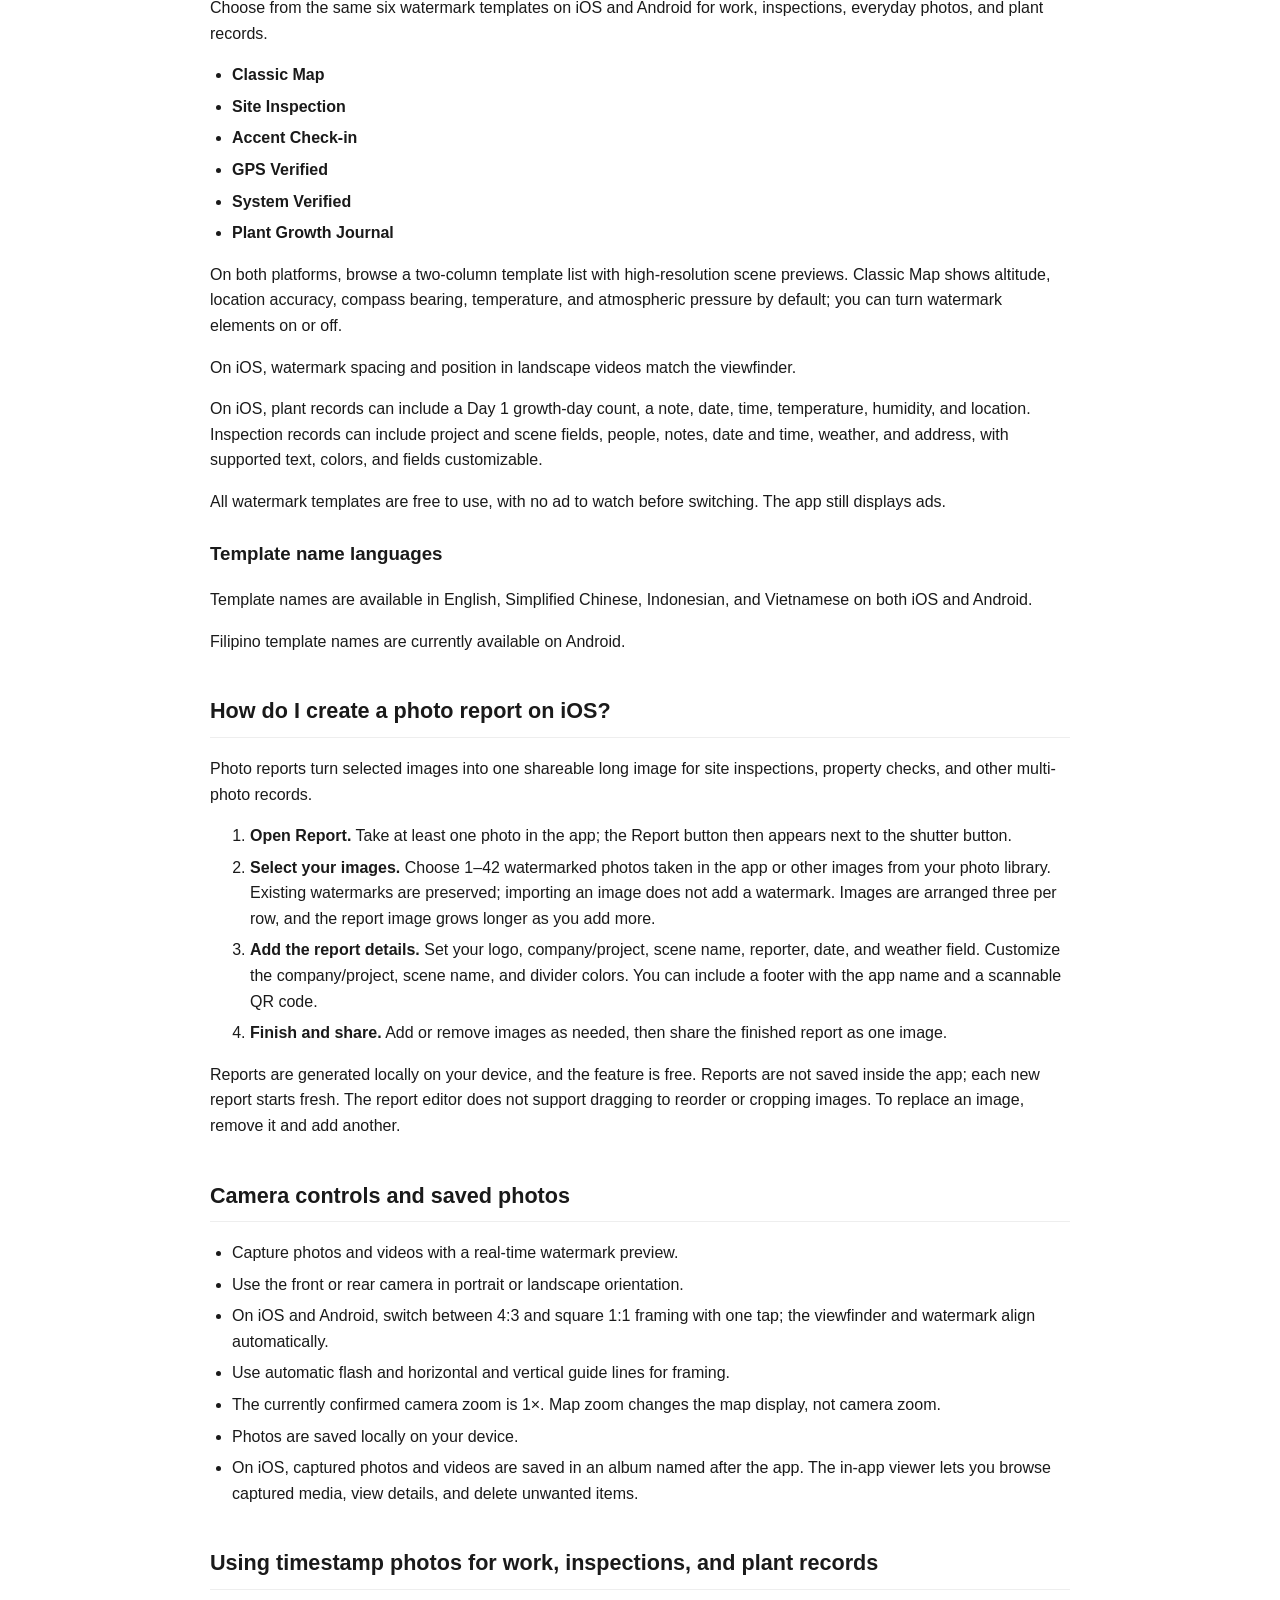
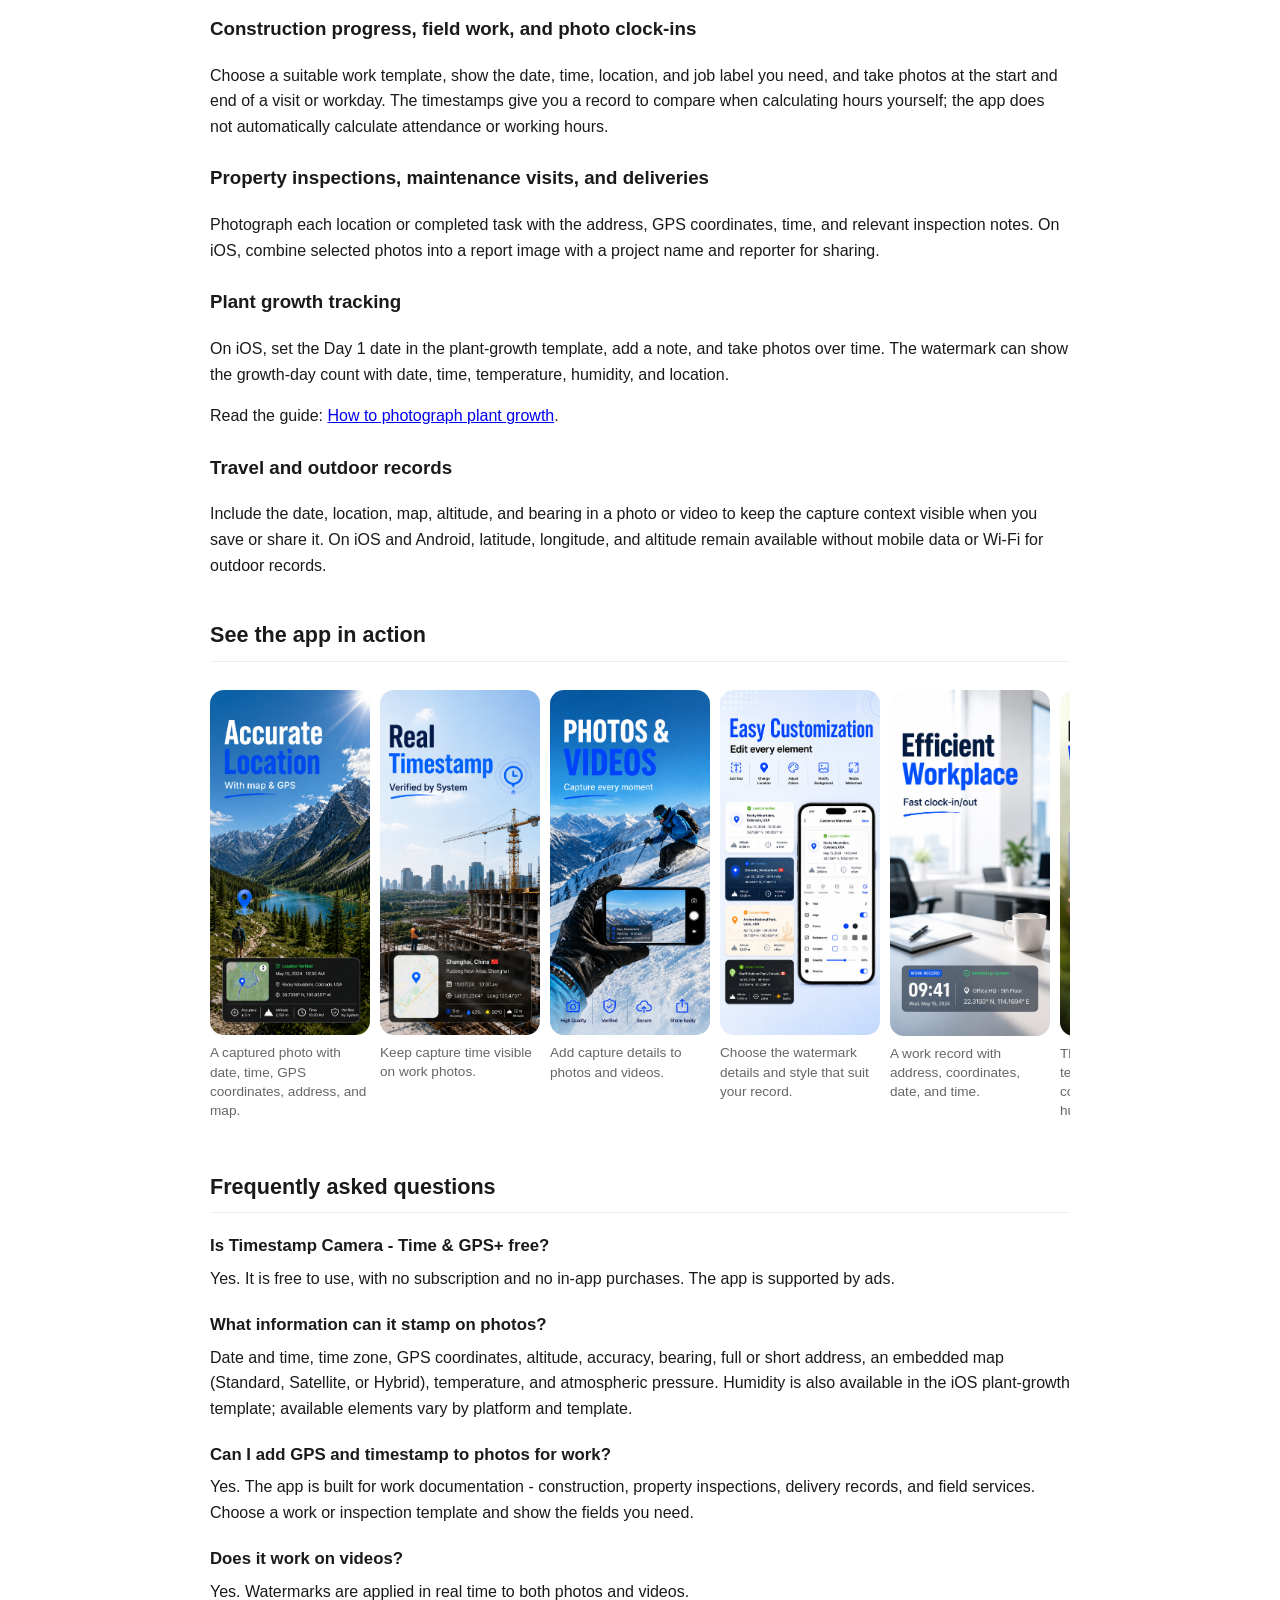
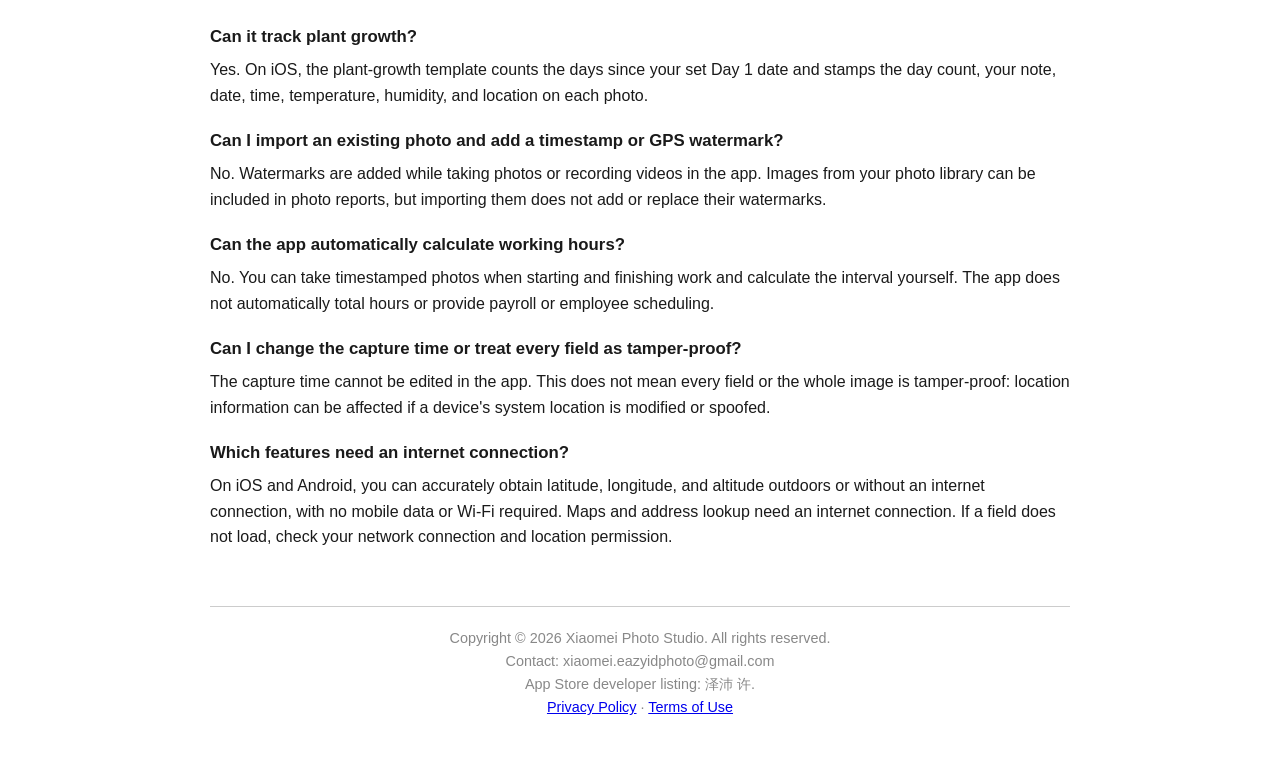
==== commit c2c63ca7: "fix: change email to xiaomei.eazyidphoto@gmail.com" ====
--- a/index.html
+++ b/index.html
@@ -13,7 +13,8 @@
   <link rel="alternate" hreflang="x-default" href="https://camera.appro7.com/">
   <meta property="og:type" content="website">
   <meta property="og:title" content="Timestamp Camera - Time & GPS+">
-  <meta property="og:description" content="Add date, time, GPS, map, and address watermarks to photos and videos on iPhone and Android.">
+  <meta property="og:description"
+    content="Add date, time, GPS, map, and address watermarks to photos and videos on iPhone and Android.">
   <meta property="og:url" content="https://camera.appro7.com/">
   <meta property="og:image" content="https://camera.appro7.com/app-icon2.jpg">
   <meta name="twitter:card" content="summary">
@@ -225,8 +226,15 @@
       border-top: 1px solid #ccc;
       padding-top: 20px;
     }
-    .site-nav { flex-wrap: wrap; }
-    .guides-link { color: #205e43; font-weight: 650; }
+
+    .site-nav {
+      flex-wrap: wrap;
+    }
+
+    .guides-link {
+      color: #205e43;
+      font-weight: 650;
+    }
   </style>
 </head>
 
@@ -285,22 +293,27 @@
     </header>
 
     <div class="badges">
-      <a class="app-store-badge" href="https://apps.apple.com/us/app/timestamp-camera-time-gps/id6763968001" aria-label="Download on the App Store">
+      <a class="app-store-badge" href="https://apps.apple.com/us/app/timestamp-camera-time-gps/id6763968001"
+        aria-label="Download on the App Store">
         <img src="./appstore_btn.png" alt="Download on the App Store" width="360" height="120">
       </a>
-      <a class="google-play-badge" href="https://play.google.com/store/apps/details?id=com.timestamp.camera.gps.map" aria-label="Get it on Google Play">
+      <a class="google-play-badge" href="https://play.google.com/store/apps/details?id=com.timestamp.camera.gps.map"
+        aria-label="Get it on Google Play">
         <img src="./gp_btn.png" alt="Get it on Google Play" width="360" height="120">
       </a>
     </div>
 
     <h2>What information can a timestamp camera add to photos and videos?</h2>
-    <p>Timestamp Camera - Time &amp; GPS+ adds selected details while you capture a photo or video. Choose the fields you need for a work record, inspection, delivery, or outdoor photo.</p>
+    <p>Timestamp Camera - Time &amp; GPS+ adds selected details while you capture a photo or video. Choose the fields
+      you need for a work record, inspection, delivery, or outdoor photo.</p>
     <ul>
-      <li><strong>Map:</strong> embed a map in the watermark, with Standard, Satellite, and Hybrid map types. The iOS basic template also lets you adjust the map zoom.</li>
+      <li><strong>Map:</strong> embed a map in the watermark, with Standard, Satellite, and Hybrid map types. The iOS
+        basic template also lets you adjust the map zoom.</li>
       <li><strong>Short address:</strong> show a concise location label.</li>
       <li><strong>Full address:</strong> show a more detailed address when the record needs it.</li>
       <li><strong>Latitude and longitude:</strong> display GPS coordinates, including a decimal format.</li>
-      <li><strong>Date and time:</strong> customize the display format, including formats with the weekday or seconds.</li>
+      <li><strong>Date and time:</strong> customize the display format, including formats with the weekday or seconds.
+      </li>
       <li><strong>Time zone:</strong> include a time zone display, such as a GMT offset.</li>
       <li><strong>Altitude:</strong> show elevation in metres.</li>
       <li><strong>Location accuracy:</strong> include the location accuracy value in metres.</li>
@@ -308,7 +321,9 @@
       <li><strong>Temperature:</strong> include a temperature reading.</li>
       <li><strong>Atmospheric pressure:</strong> include a pressure reading in hPa.</li>
     </ul>
-    <p>Available fields depend on the template and platform. The iOS plant-growth template also supports humidity. The inspection template supports a weather field; temperature and pressure in the basic template are separate readings, not a weather forecast.</p>
+    <p>Available fields depend on the template and platform. The iOS plant-growth template also supports humidity. The
+      inspection template supports a weather field; temperature and pressure in the basic template are separate
+      readings, not a weather forecast.</p>
 
     <h2>How can I customize the watermark?</h2>
     <ul>
@@ -316,14 +331,16 @@
       <li>Choose Emoji or symbols for the watermark's supported labels.</li>
       <li>Adjust the font, font size, and color of supported elements.</li>
       <li>On iOS and Android, resize the whole watermark to suit your composition and record.</li>
-      <li>On the iOS and Android camera screens, tap the watermark to open template settings, or tap the address to edit the location.</li>
+      <li>On the iOS and Android camera screens, tap the watermark to open template settings, or tap the address to edit
+        the location.</li>
       <li>Save custom location tags and reuse frequently used addresses.</li>
       <li>Edit the badge text in supported work templates and choose which record fields to display.</li>
       <li>On iOS, add your own logo or image to supported watermarks.</li>
     </ul>
 
     <h2>Watermark templates on iOS and Android</h2>
-    <p>Choose from the same six watermark templates on iOS and Android for work, inspections, everyday photos, and plant records.</p>
+    <p>Choose from the same six watermark templates on iOS and Android for work, inspections, everyday photos, and plant
+      records.</p>
     <ul>
       <li><strong>Classic Map</strong></li>
       <li><strong>Site Inspection</strong></li>
@@ -332,56 +349,94 @@
       <li><strong>System Verified</strong></li>
       <li><strong>Plant Growth Journal</strong></li>
     </ul>
-    <p>On both platforms, browse a two-column template list with high-resolution scene previews. Classic Map shows altitude, location accuracy, compass bearing, temperature, and atmospheric pressure by default; you can turn watermark elements on or off.</p>
+    <p>On both platforms, browse a two-column template list with high-resolution scene previews. Classic Map shows
+      altitude, location accuracy, compass bearing, temperature, and atmospheric pressure by default; you can turn
+      watermark elements on or off.</p>
     <p>On iOS, watermark spacing and position in landscape videos match the viewfinder.</p>
-    <p>On iOS, plant records can include a Day 1 growth-day count, a note, date, time, temperature, humidity, and location. Inspection records can include project and scene fields, people, notes, date and time, weather, and address, with supported text, colors, and fields customizable.</p>
+    <p>On iOS, plant records can include a Day 1 growth-day count, a note, date, time, temperature, humidity, and
+      location. Inspection records can include project and scene fields, people, notes, date and time, weather, and
+      address, with supported text, colors, and fields customizable.</p>
     <p>All watermark templates are free to use, with no ad to watch before switching. The app still displays ads.</p>
 
     <h3>Template name languages</h3>
-    <p>Template names are available in English, Simplified Chinese, Indonesian, and Vietnamese on both iOS and Android.</p>
+    <p>Template names are available in English, Simplified Chinese, Indonesian, and Vietnamese on both iOS and Android.
+    </p>
     <p>Filipino template names are currently available on Android.</p>
 
     <h2>How do I create a photo report on iOS?</h2>
-    <p>Photo reports turn selected images into one shareable long image for site inspections, property checks, and other multi-photo records.</p>
+    <p>Photo reports turn selected images into one shareable long image for site inspections, property checks, and other
+      multi-photo records.</p>
     <ol>
-      <li><strong>Open Report.</strong> Take at least one photo in the app; the Report button then appears next to the shutter button.</li>
-      <li><strong>Select your images.</strong> Choose 1–42 watermarked photos taken in the app or other images from your photo library. Existing watermarks are preserved; importing an image does not add a watermark. Images are arranged three per row, and the report image grows longer as you add more.</li>
-      <li><strong>Add the report details.</strong> Set your logo, company/project, scene name, reporter, date, and weather field. Customize the company/project, scene name, and divider colors. You can include a footer with the app name and a scannable QR code.</li>
-      <li><strong>Finish and share.</strong> Add or remove images as needed, then share the finished report as one image.</li>
+      <li><strong>Open Report.</strong> Take at least one photo in the app; the Report button then appears next to the
+        shutter button.</li>
+      <li><strong>Select your images.</strong> Choose 1–42 watermarked photos taken in the app or other images from your
+        photo library. Existing watermarks are preserved; importing an image does not add a watermark. Images are
+        arranged three per row, and the report image grows longer as you add more.</li>
+      <li><strong>Add the report details.</strong> Set your logo, company/project, scene name, reporter, date, and
+        weather field. Customize the company/project, scene name, and divider colors. You can include a footer with the
+        app name and a scannable QR code.</li>
+      <li><strong>Finish and share.</strong> Add or remove images as needed, then share the finished report as one
+        image.</li>
     </ol>
-    <p>Reports are generated locally on your device, and the feature is free. Reports are not saved inside the app; each new report starts fresh. The report editor does not support dragging to reorder or cropping images. To replace an image, remove it and add another.</p>
+    <p>Reports are generated locally on your device, and the feature is free. Reports are not saved inside the app; each
+      new report starts fresh. The report editor does not support dragging to reorder or cropping images. To replace an
+      image, remove it and add another.</p>
 
     <h2>Camera controls and saved photos</h2>
     <ul>
       <li>Capture photos and videos with a real-time watermark preview.</li>
       <li>Use the front or rear camera in portrait or landscape orientation.</li>
-      <li>On iOS and Android, switch between 4:3 and square 1:1 framing with one tap; the viewfinder and watermark align automatically.</li>
+      <li>On iOS and Android, switch between 4:3 and square 1:1 framing with one tap; the viewfinder and watermark align
+        automatically.</li>
       <li>Use automatic flash and horizontal and vertical guide lines for framing.</li>
       <li>The currently confirmed camera zoom is 1×. Map zoom changes the map display, not camera zoom.</li>
       <li>Photos are saved locally on your device.</li>
-      <li>On iOS, captured photos and videos are saved in an album named after the app. The in-app viewer lets you browse captured media, view details, and delete unwanted items.</li>
+      <li>On iOS, captured photos and videos are saved in an album named after the app. The in-app viewer lets you
+        browse captured media, view details, and delete unwanted items.</li>
     </ul>
 
     <h2>Using timestamp photos for work, inspections, and plant records</h2>
     <h3>Construction progress, field work, and photo clock-ins</h3>
-    <p>Choose a suitable work template, show the date, time, location, and job label you need, and take photos at the start and end of a visit or workday. The timestamps give you a record to compare when calculating hours yourself; the app does not automatically calculate attendance or working hours.</p>
+    <p>Choose a suitable work template, show the date, time, location, and job label you need, and take photos at the
+      start and end of a visit or workday. The timestamps give you a record to compare when calculating hours yourself;
+      the app does not automatically calculate attendance or working hours.</p>
     <h3>Property inspections, maintenance visits, and deliveries</h3>
-    <p>Photograph each location or completed task with the address, GPS coordinates, time, and relevant inspection notes. On iOS, combine selected photos into a report image with a project name and reporter for sharing.</p>
+    <p>Photograph each location or completed task with the address, GPS coordinates, time, and relevant inspection
+      notes. On iOS, combine selected photos into a report image with a project name and reporter for sharing.</p>
     <h3>Plant growth tracking</h3>
-    <p>On iOS, set the Day 1 date in the plant-growth template, add a note, and take photos over time. The watermark can show the growth-day count with date, time, temperature, humidity, and location.</p>
+    <p>On iOS, set the Day 1 date in the plant-growth template, add a note, and take photos over time. The watermark can
+      show the growth-day count with date, time, temperature, humidity, and location.</p>
     <p>Read the guide: <a href="./blog/plant-growth-photos/index.html">How to photograph plant growth</a>.</p>
     <h3>Travel and outdoor records</h3>
-    <p>Include the date, location, map, altitude, and bearing in a photo or video to keep the capture context visible when you save or share it. On iOS and Android, latitude, longitude, and altitude remain available without mobile data or Wi-Fi for outdoor records.</p>
+    <p>Include the date, location, map, altitude, and bearing in a photo or video to keep the capture context visible
+      when you save or share it. On iOS and Android, latitude, longitude, and altitude remain available without mobile
+      data or Wi-Fi for outdoor records.</p>
 
     <h2>See the app in action</h2>
     <div class="shots">
-      <figure><img src="./1.jpg" width="853" height="1844" loading="lazy" alt="Photo with date, time, GPS and map watermark"><figcaption>A captured photo with date, time, GPS coordinates, address, and map.</figcaption></figure>
-      <figure><img src="./2.jpg" width="853" height="1843" loading="lazy" alt="Timestamp watermark on a construction-site photo"><figcaption>Keep capture time visible on work photos.</figcaption></figure>
-      <figure><img src="./3.jpg" width="853" height="1844" loading="lazy" alt="Photo and video watermark example"><figcaption>Add capture details to photos and videos.</figcaption></figure>
-      <figure><img src="./4.jpg" width="853" height="1844" loading="lazy" alt="Watermark customization illustration"><figcaption>Choose the watermark details and style that suit your record.</figcaption></figure>
-      <figure><img src="./5.jpg" width="852" height="1846" loading="lazy" alt="Work documentation photo with address and coordinates"><figcaption>A work record with address, coordinates, date, and time.</figcaption></figure>
+      <figure><img src="./1.jpg" width="853" height="1844" loading="lazy"
+          alt="Photo with date, time, GPS and map watermark">
+        <figcaption>A captured photo with date, time, GPS coordinates, address, and map.</figcaption>
+      </figure>
+      <figure><img src="./2.jpg" width="853" height="1843" loading="lazy"
+          alt="Timestamp watermark on a construction-site photo">
+        <figcaption>Keep capture time visible on work photos.</figcaption>
+      </figure>
+      <figure><img src="./3.jpg" width="853" height="1844" loading="lazy" alt="Photo and video watermark example">
+        <figcaption>Add capture details to photos and videos.</figcaption>
+      </figure>
+      <figure><img src="./4.jpg" width="853" height="1844" loading="lazy" alt="Watermark customization illustration">
+        <figcaption>Choose the watermark details and style that suit your record.</figcaption>
+      </figure>
+      <figure><img src="./5.jpg" width="852" height="1846" loading="lazy"
+          alt="Work documentation photo with address and coordinates">
+        <figcaption>A work record with address, coordinates, date, and time.</figcaption>
+      </figure>
       <figure><img src="./6.jpg" width="1284" height="2778" loading="lazy"
-        alt="Plant growth tracking photo with day count, note, date, time, temperature, humidity, and location watermark"><figcaption>The iOS plant-growth template shows the day count, time, temperature, humidity, and location.</figcaption></figure>
+          alt="Plant growth tracking photo with day count, note, date, time, temperature, humidity, and location watermark">
+        <figcaption>The iOS plant-growth template shows the day count, time, temperature, humidity, and location.
+        </figcaption>
+      </figure>
     </div>
 
     <h2>Frequently asked questions</h2>
@@ -391,7 +446,8 @@
 
       <h3>What information can it stamp on photos?</h3>
       <p>Date and time, time zone, GPS coordinates, altitude, accuracy, bearing, full or short address, an
-        embedded map (Standard, Satellite, or Hybrid), temperature, and atmospheric pressure. Humidity is also available in the iOS plant-growth template; available elements vary by platform and template.</p>
+        embedded map (Standard, Satellite, or Hybrid), temperature, and atmospheric pressure. Humidity is also available
+        in the iOS plant-growth template; available elements vary by platform and template.</p>
 
       <h3>Can I add GPS and timestamp to photos for work?</h3>
       <p>Yes. The app is built for work documentation - construction, property inspections, delivery records, and field
@@ -405,25 +461,31 @@
         your note, date, time, temperature, humidity, and location on each photo.</p>
 
       <h3>Can I import an existing photo and add a timestamp or GPS watermark?</h3>
-      <p>No. Watermarks are added while taking photos or recording videos in the app. Images from your photo library can be included in photo reports, but importing them does not add or replace their watermarks.</p>
+      <p>No. Watermarks are added while taking photos or recording videos in the app. Images from your photo library can
+        be included in photo reports, but importing them does not add or replace their watermarks.</p>
 
       <h3>Can the app automatically calculate working hours?</h3>
-      <p>No. You can take timestamped photos when starting and finishing work and calculate the interval yourself. The app does not automatically total hours or provide payroll or employee scheduling.</p>
+      <p>No. You can take timestamped photos when starting and finishing work and calculate the interval yourself. The
+        app does not automatically total hours or provide payroll or employee scheduling.</p>
 
       <h3>Can I change the capture time or treat every field as tamper-proof?</h3>
-      <p>The capture time cannot be edited in the app. This does not mean every field or the whole image is tamper-proof: location information can be affected if a device's system location is modified or spoofed.</p>
+      <p>The capture time cannot be edited in the app. This does not mean every field or the whole image is
+        tamper-proof: location information can be affected if a device's system location is modified or spoofed.</p>
 
       <h3>Which features need an internet connection?</h3>
-      <p>On iOS and Android, you can accurately obtain latitude, longitude, and altitude outdoors or without an internet connection, with no mobile data or Wi-Fi required. Maps and address lookup need an internet connection. If a field does not load, check your network connection and location permission.</p>
+      <p>On iOS and Android, you can accurately obtain latitude, longitude, and altitude outdoors or without an internet
+        connection, with no mobile data or Wi-Fi required. Maps and address lookup need an internet connection. If a
+        field does not load, check your network connection and location permission.</p>
     </div>
 
     <footer>
       Copyright © 2026 Xiaomei Photo Studio. All rights reserved.<br>
-      Contact: xuzepei@freqtek.com<br>
+      Contact: xiaomei.eazyidphoto@gmail.com<br>
       App Store developer listing: 泽沛 许.<br>
       <a href="./privacypolicy.html">Privacy Policy</a> · <a href="./termsofuse.html">Terms of Use</a>
     </footer>
 
   </div>
 </body>
-</html>
+
+</html>
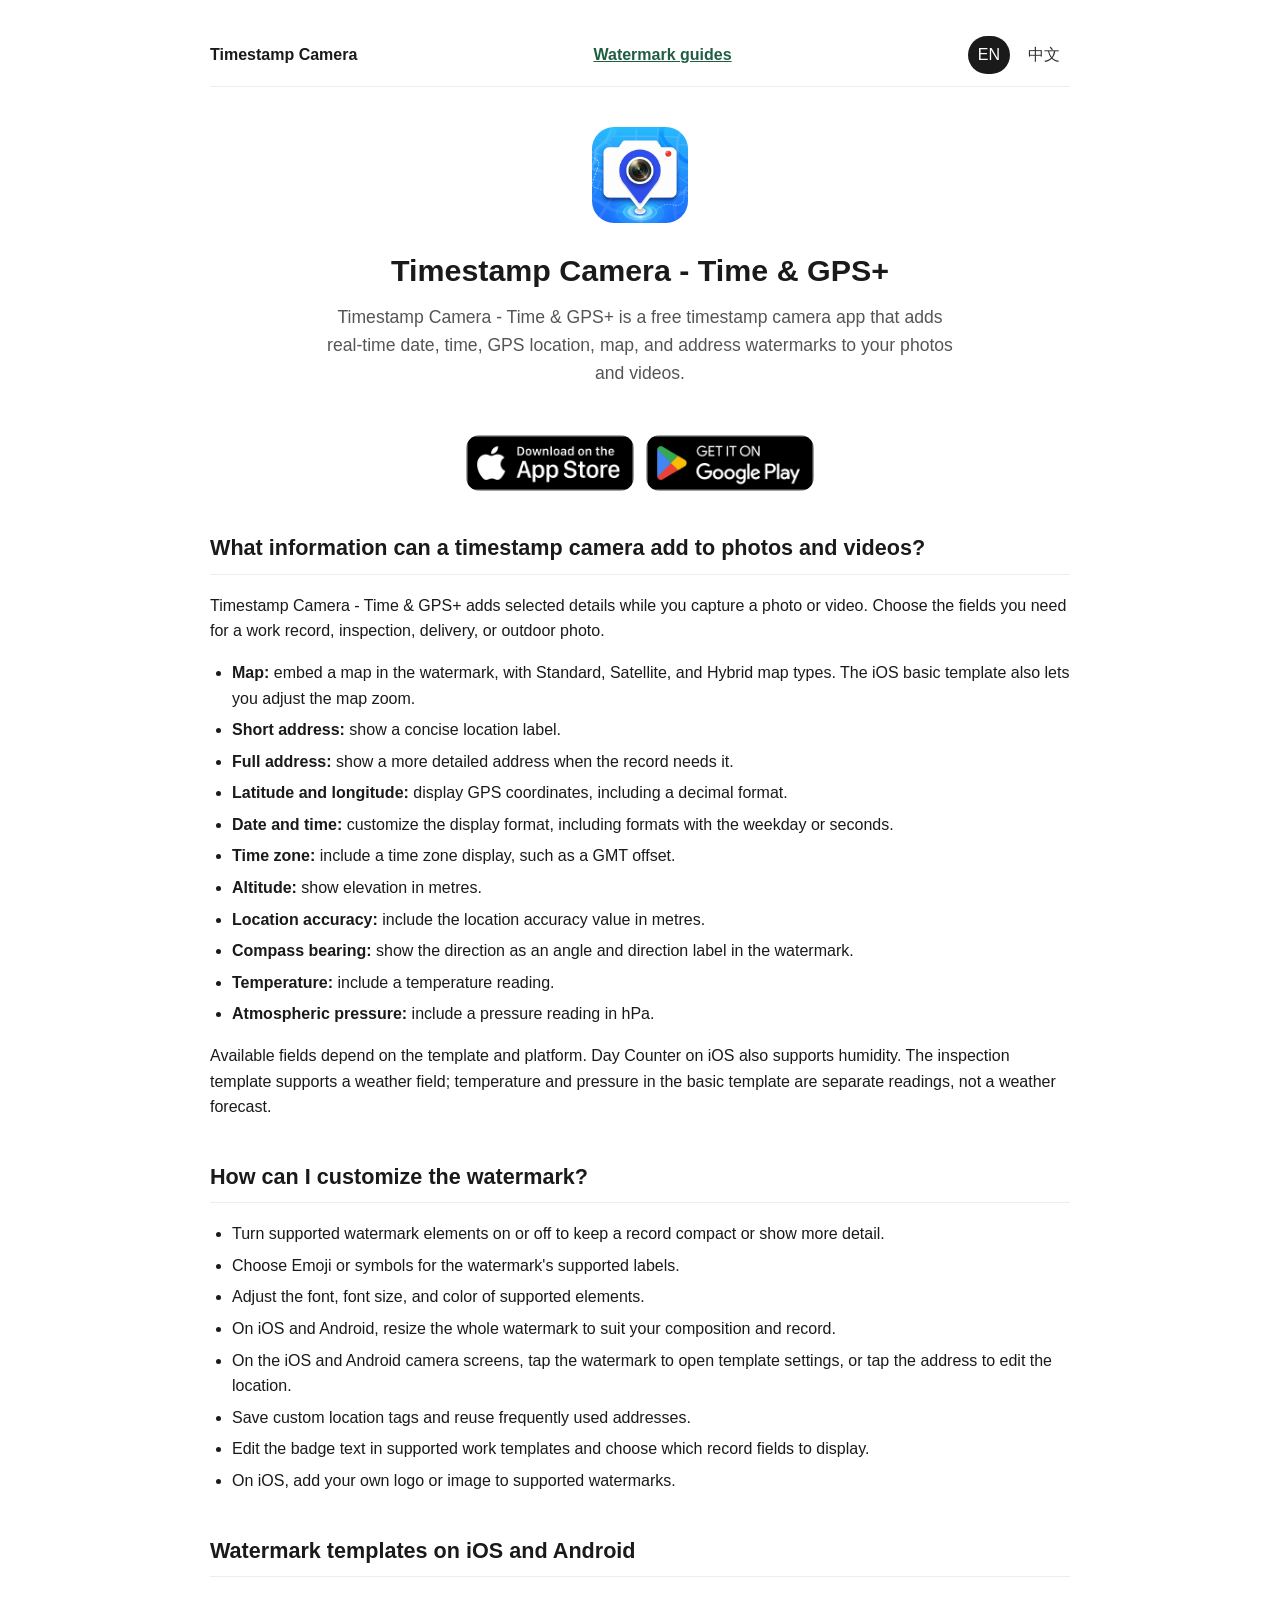
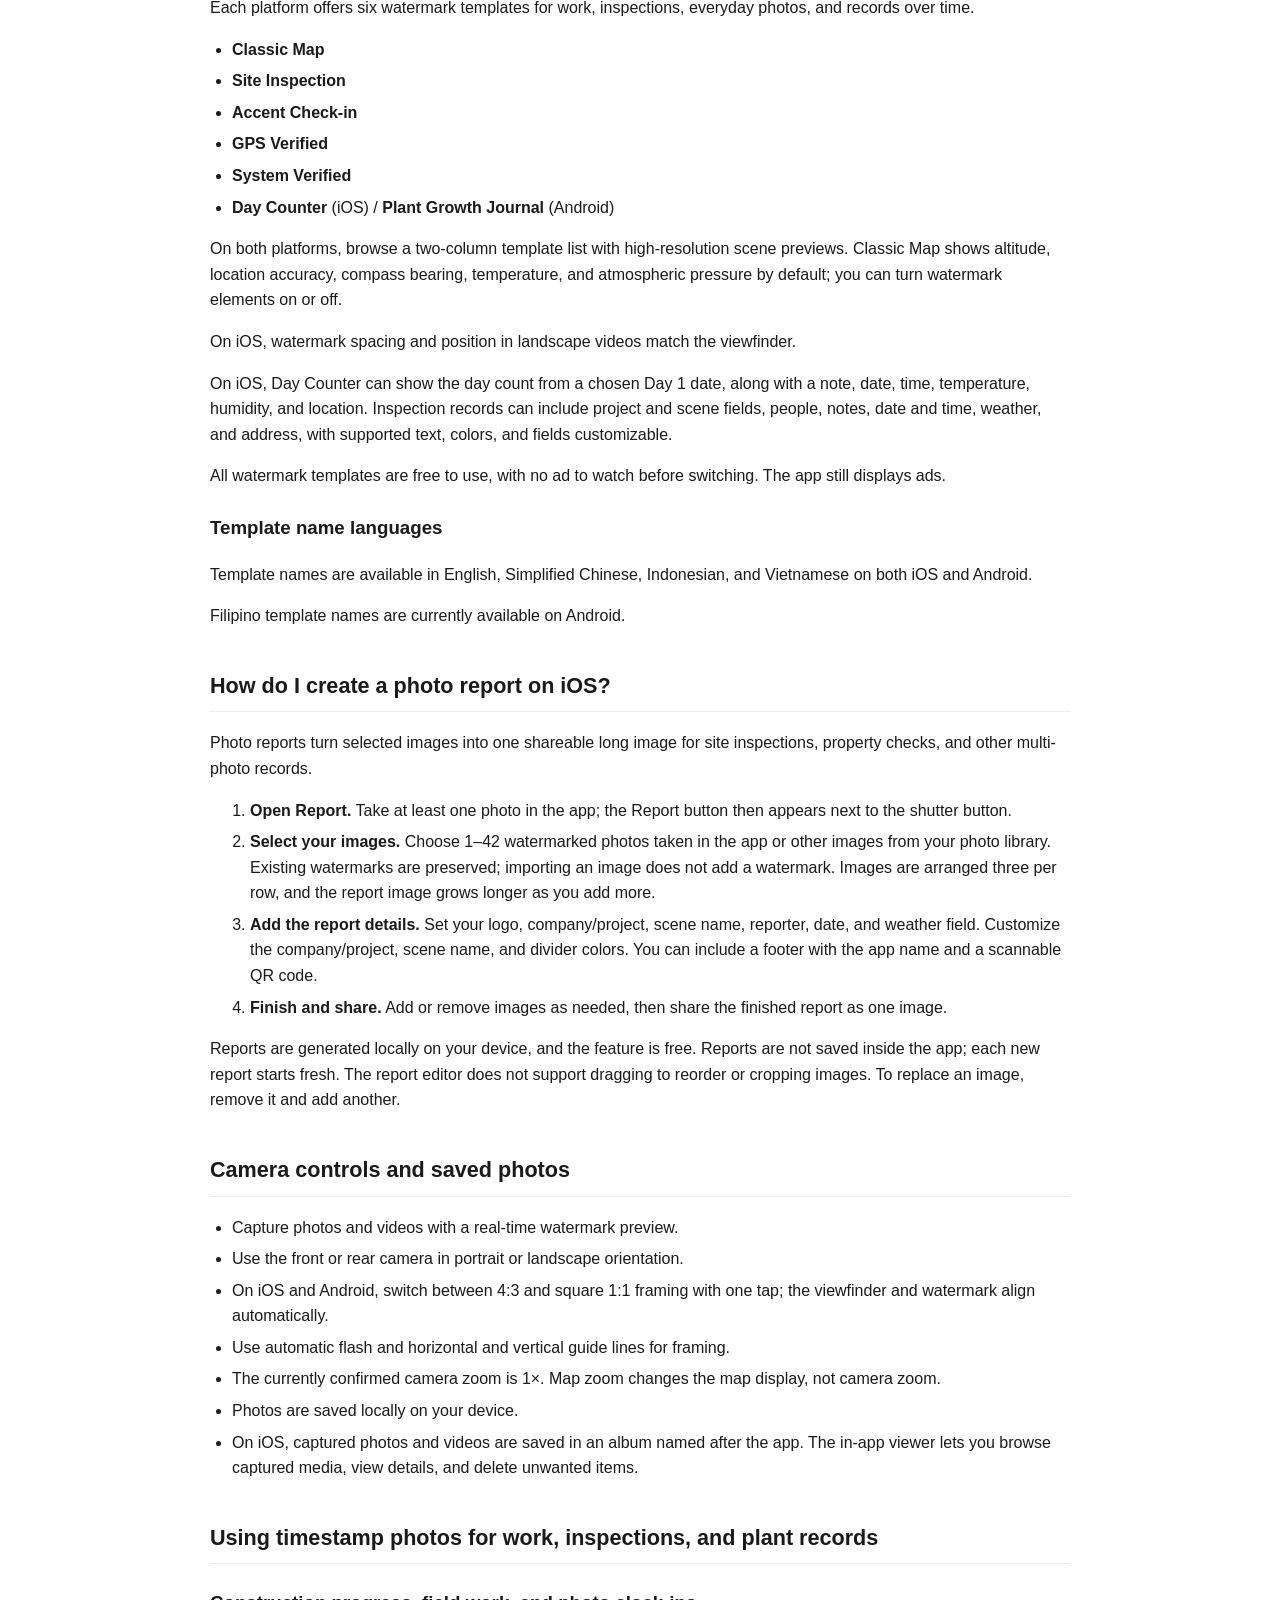
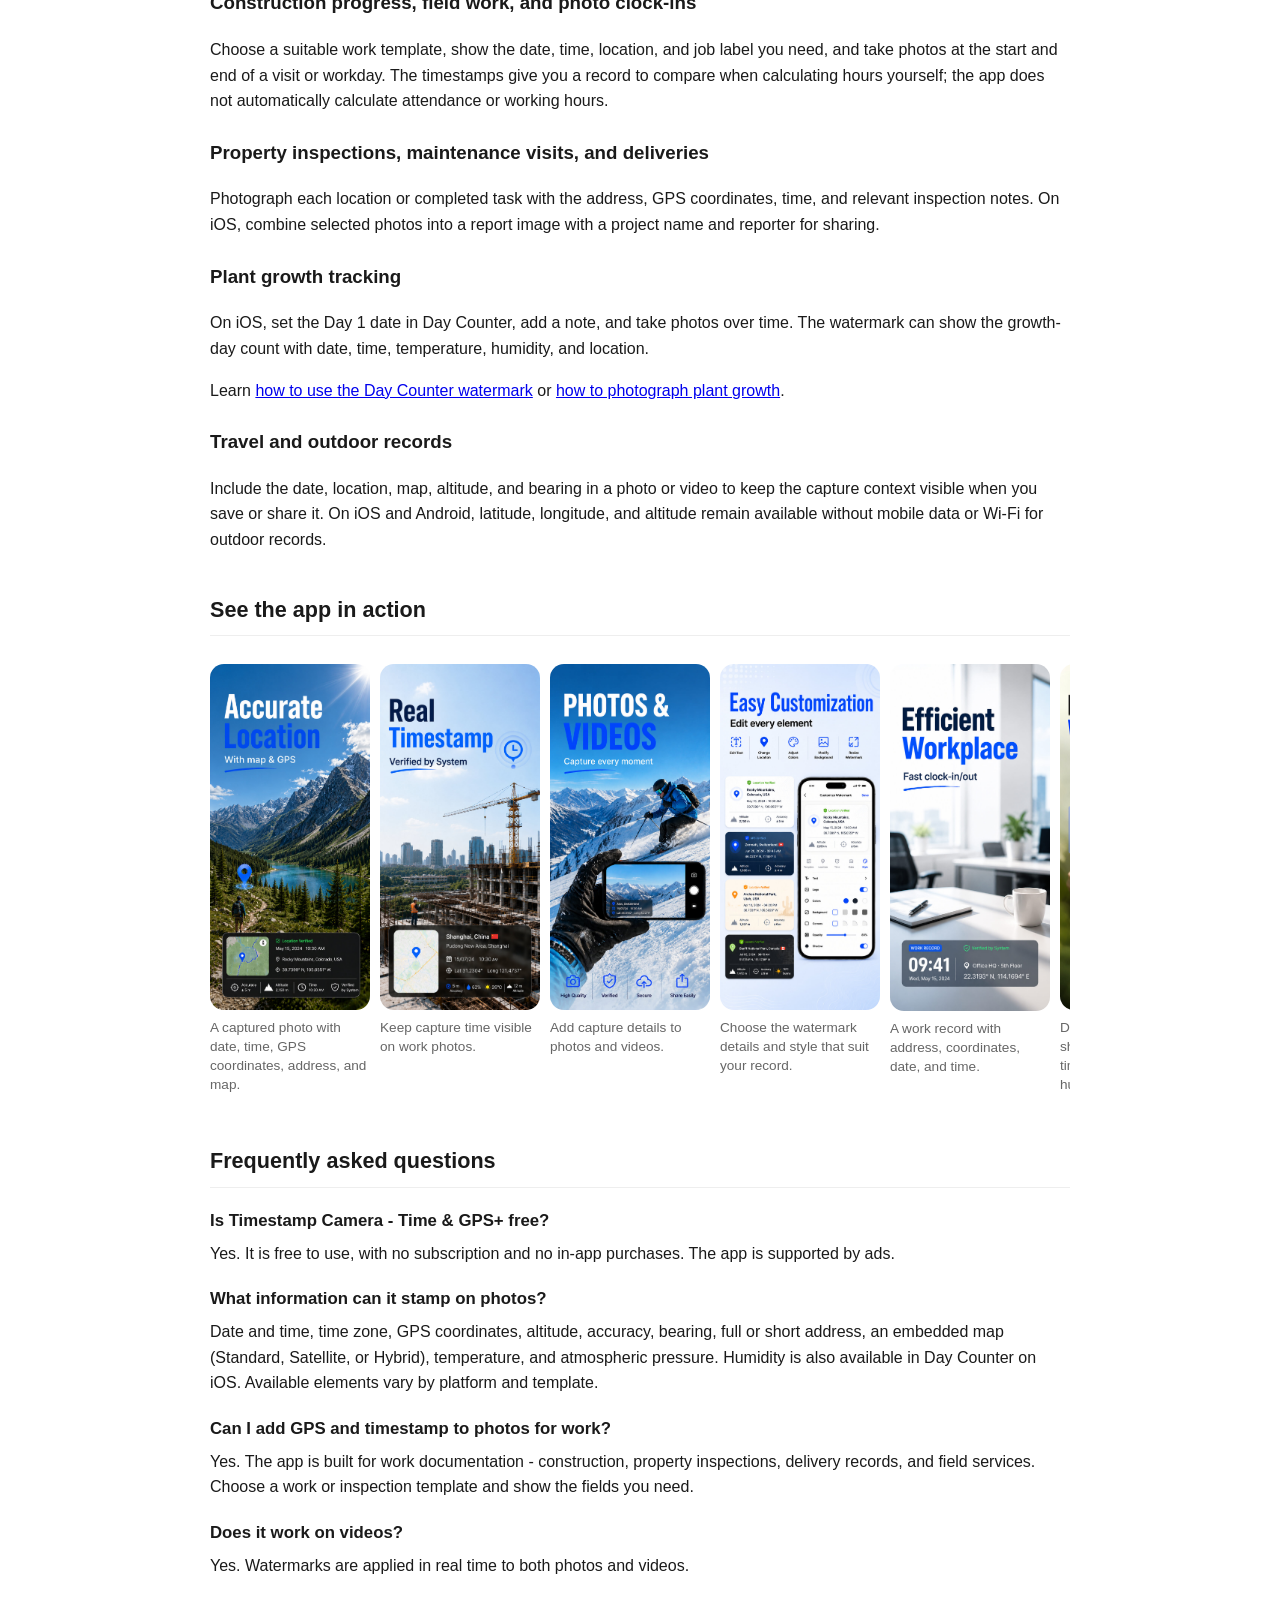
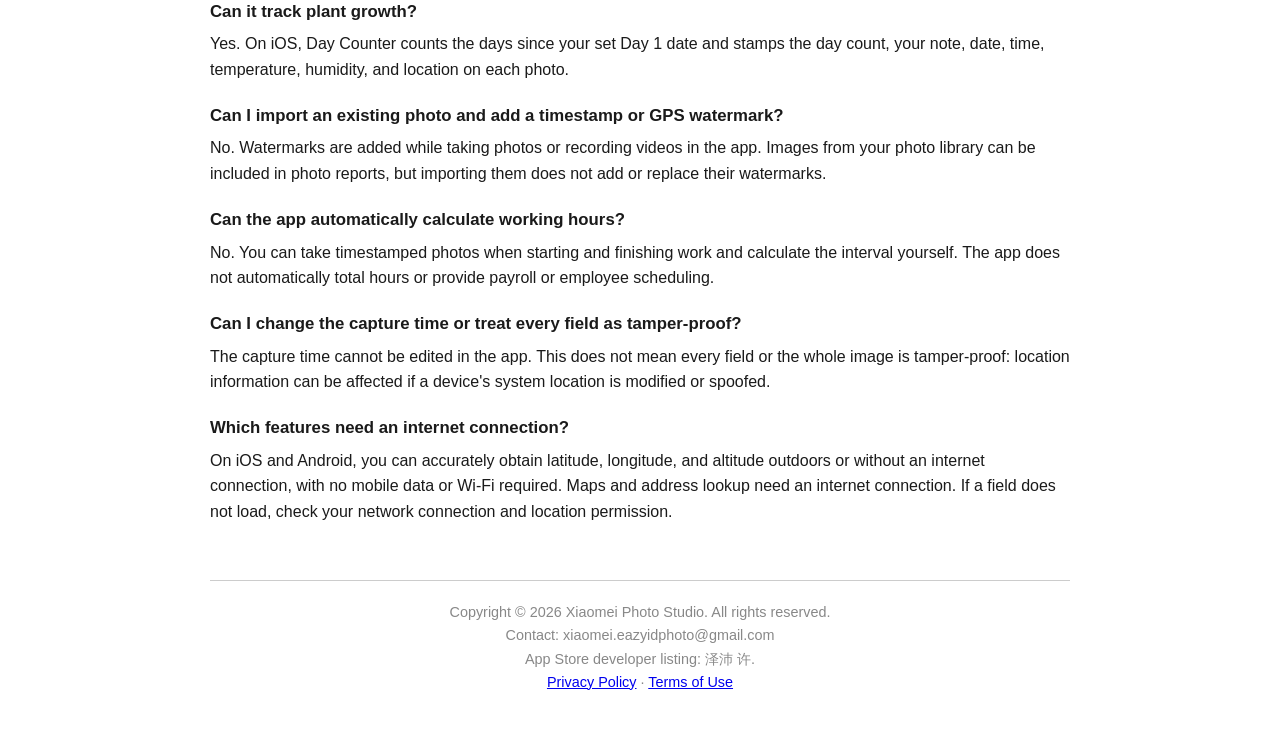
==== commit bfb37968: "Align iOS Day Counter naming on English homepage" ====
--- a/index.html
+++ b/index.html
@@ -321,7 +321,7 @@
       <li><strong>Temperature:</strong> include a temperature reading.</li>
       <li><strong>Atmospheric pressure:</strong> include a pressure reading in hPa.</li>
     </ul>
-    <p>Available fields depend on the template and platform. The iOS plant-growth template also supports humidity. The
+    <p>Available fields depend on the template and platform. Day Counter on iOS also supports humidity. The
       inspection template supports a weather field; temperature and pressure in the basic template are separate
       readings, not a weather forecast.</p>
 
@@ -339,22 +339,21 @@
     </ul>
 
     <h2>Watermark templates on iOS and Android</h2>
-    <p>Choose from the same six watermark templates on iOS and Android for work, inspections, everyday photos, and plant
-      records.</p>
+    <p>Each platform offers six watermark templates for work, inspections, everyday photos, and records over time.</p>
     <ul>
       <li><strong>Classic Map</strong></li>
       <li><strong>Site Inspection</strong></li>
       <li><strong>Accent Check-in</strong></li>
       <li><strong>GPS Verified</strong></li>
       <li><strong>System Verified</strong></li>
-      <li><strong>Plant Growth Journal</strong></li>
+      <li><strong>Day Counter</strong> (iOS) / <strong>Plant Growth Journal</strong> (Android)</li>
     </ul>
     <p>On both platforms, browse a two-column template list with high-resolution scene previews. Classic Map shows
       altitude, location accuracy, compass bearing, temperature, and atmospheric pressure by default; you can turn
       watermark elements on or off.</p>
     <p>On iOS, watermark spacing and position in landscape videos match the viewfinder.</p>
-    <p>On iOS, plant records can include a Day 1 growth-day count, a note, date, time, temperature, humidity, and
-      location. Inspection records can include project and scene fields, people, notes, date and time, weather, and
+    <p>On iOS, Day Counter can show the day count from a chosen Day 1 date, along with a note, date, time, temperature,
+      humidity, and location. Inspection records can include project and scene fields, people, notes, date and time, weather, and
       address, with supported text, colors, and fields customizable.</p>
     <p>All watermark templates are free to use, with no ad to watch before switching. The app still displays ads.</p>
 
@@ -404,9 +403,10 @@
     <p>Photograph each location or completed task with the address, GPS coordinates, time, and relevant inspection
       notes. On iOS, combine selected photos into a report image with a project name and reporter for sharing.</p>
     <h3>Plant growth tracking</h3>
-    <p>On iOS, set the Day 1 date in the plant-growth template, add a note, and take photos over time. The watermark can
+    <p>On iOS, set the Day 1 date in Day Counter, add a note, and take photos over time. The watermark can
       show the growth-day count with date, time, temperature, humidity, and location.</p>
-    <p>Read the guide: <a href="./blog/plant-growth-photos/index.html">How to photograph plant growth</a>.</p>
+    <p>Learn <a href="./blog/day-counter-watermark/index.html">how to use the Day Counter watermark</a> or
+      <a href="./blog/plant-growth-photos/index.html">how to photograph plant growth</a>.</p>
     <h3>Travel and outdoor records</h3>
     <p>Include the date, location, map, altitude, and bearing in a photo or video to keep the capture context visible
       when you save or share it. On iOS and Android, latitude, longitude, and altitude remain available without mobile
@@ -434,7 +434,7 @@
       </figure>
       <figure><img src="./6.jpg" width="1284" height="2778" loading="lazy"
           alt="Plant growth tracking photo with day count, note, date, time, temperature, humidity, and location watermark">
-        <figcaption>The iOS plant-growth template shows the day count, time, temperature, humidity, and location.
+        <figcaption>Day Counter on iOS shows the day count, time, temperature, humidity, and location.
         </figcaption>
       </figure>
     </div>
@@ -447,7 +447,7 @@
       <h3>What information can it stamp on photos?</h3>
       <p>Date and time, time zone, GPS coordinates, altitude, accuracy, bearing, full or short address, an
         embedded map (Standard, Satellite, or Hybrid), temperature, and atmospheric pressure. Humidity is also available
-        in the iOS plant-growth template; available elements vary by platform and template.</p>
+        in Day Counter on iOS. Available elements vary by platform and template.</p>
 
       <h3>Can I add GPS and timestamp to photos for work?</h3>
       <p>Yes. The app is built for work documentation - construction, property inspections, delivery records, and field
@@ -457,7 +457,7 @@
       <p>Yes. Watermarks are applied in real time to both photos and videos.</p>
 
       <h3>Can it track plant growth?</h3>
-      <p>Yes. On iOS, the plant-growth template counts the days since your set Day 1 date and stamps the day count,
+      <p>Yes. On iOS, Day Counter counts the days since your set Day 1 date and stamps the day count,
         your note, date, time, temperature, humidity, and location on each photo.</p>
 
       <h3>Can I import an existing photo and add a timestamp or GPS watermark?</h3>
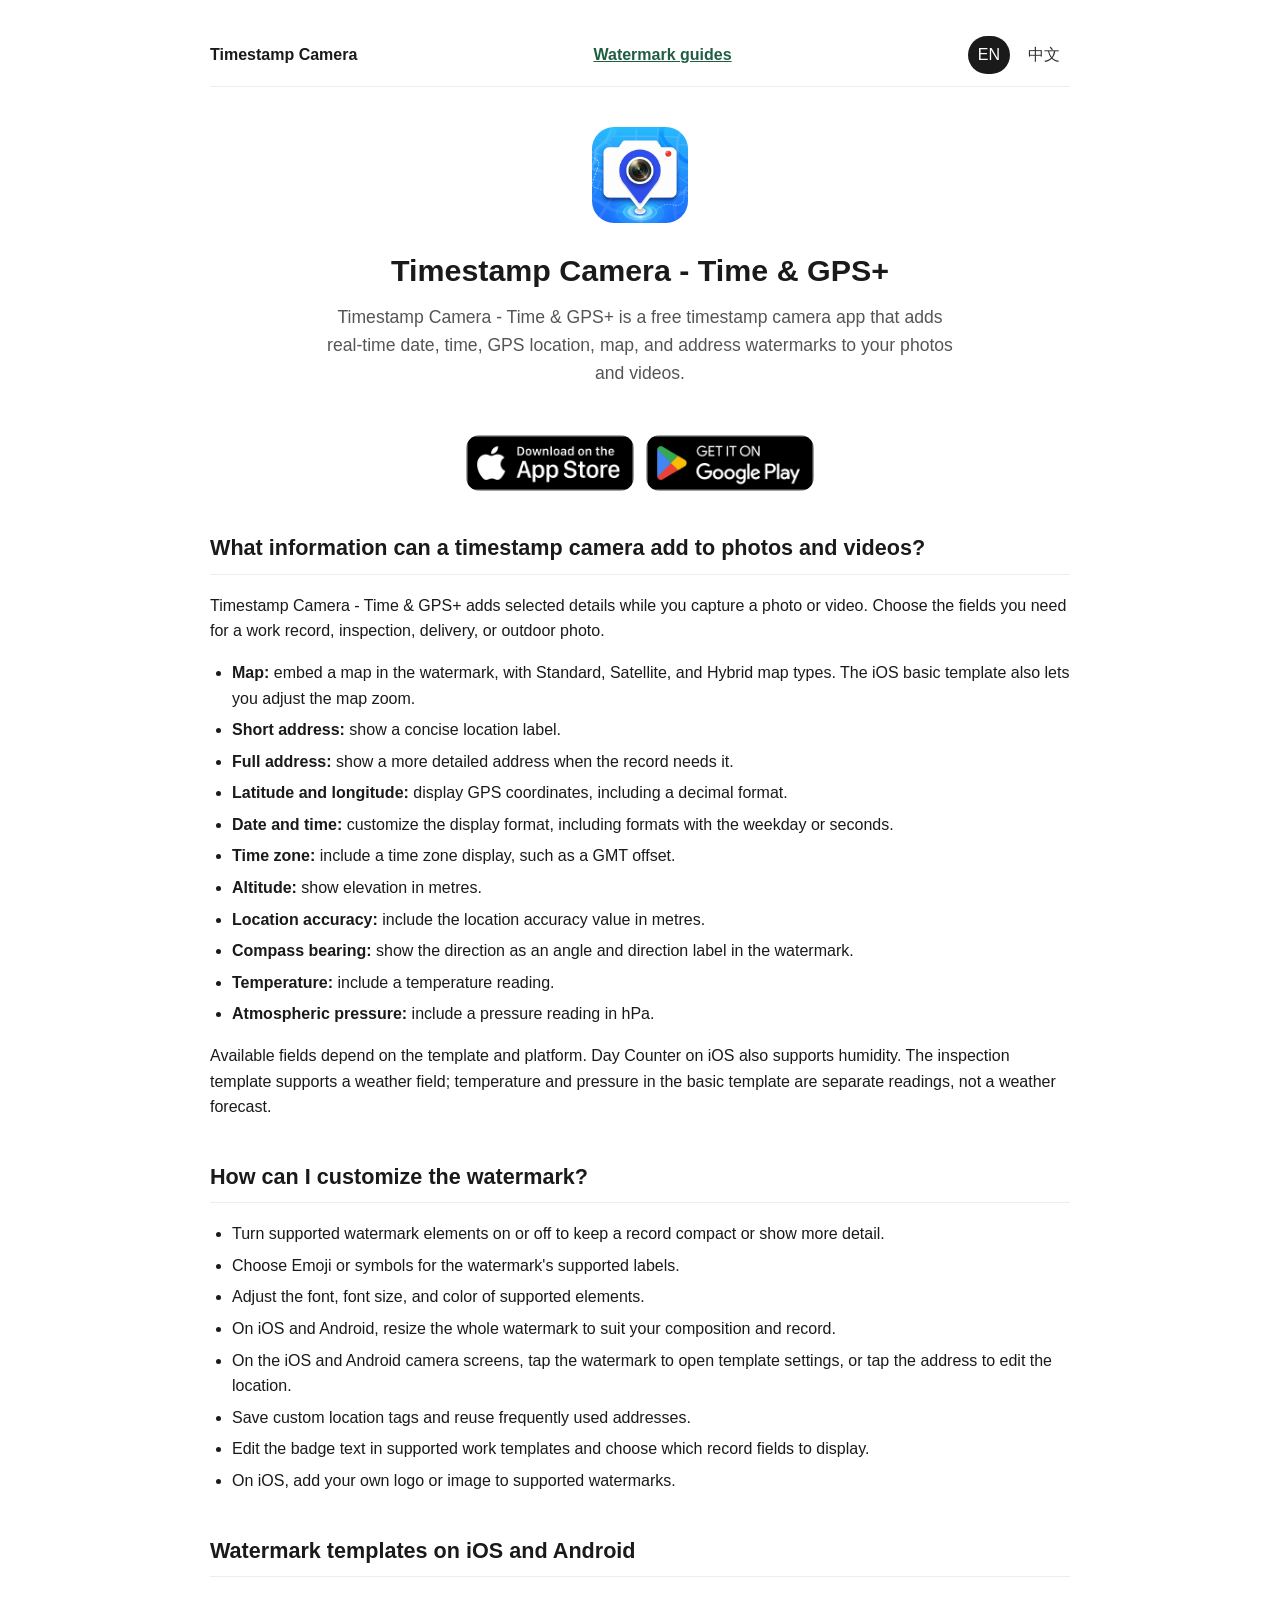
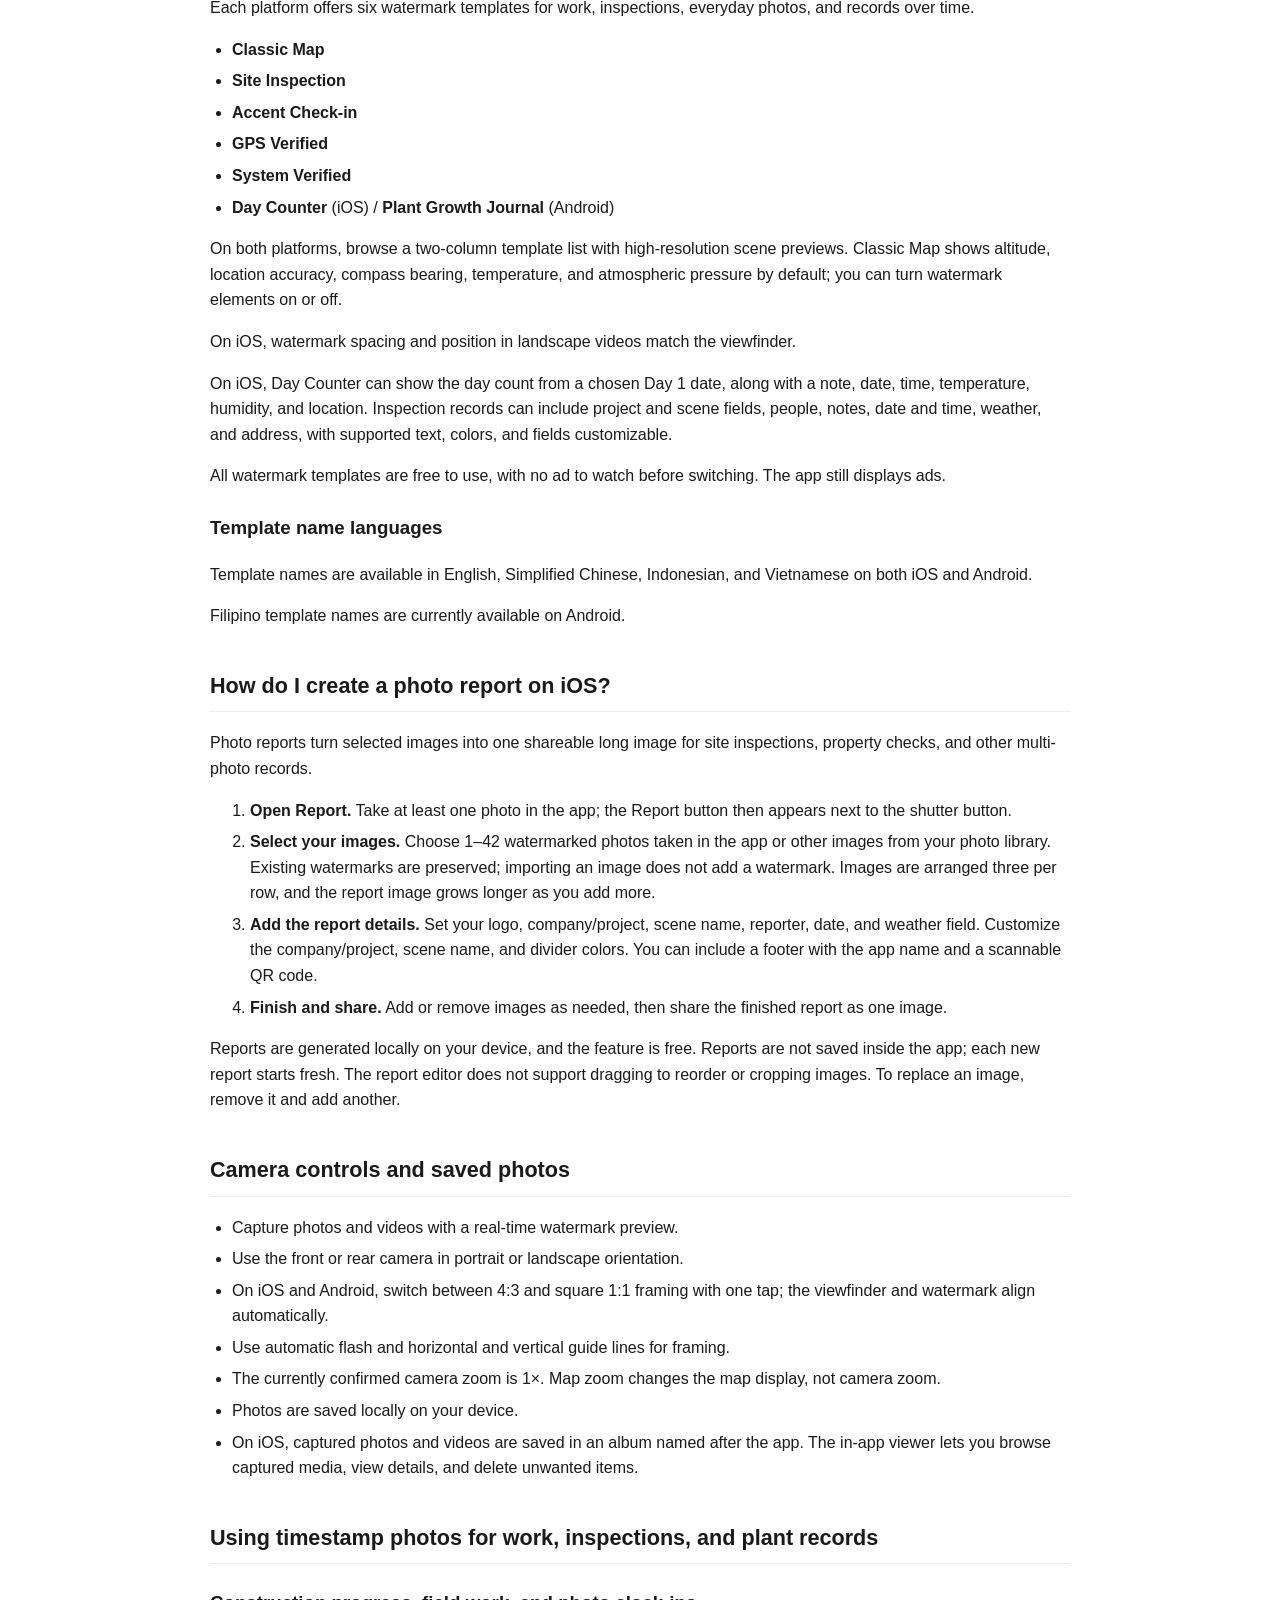
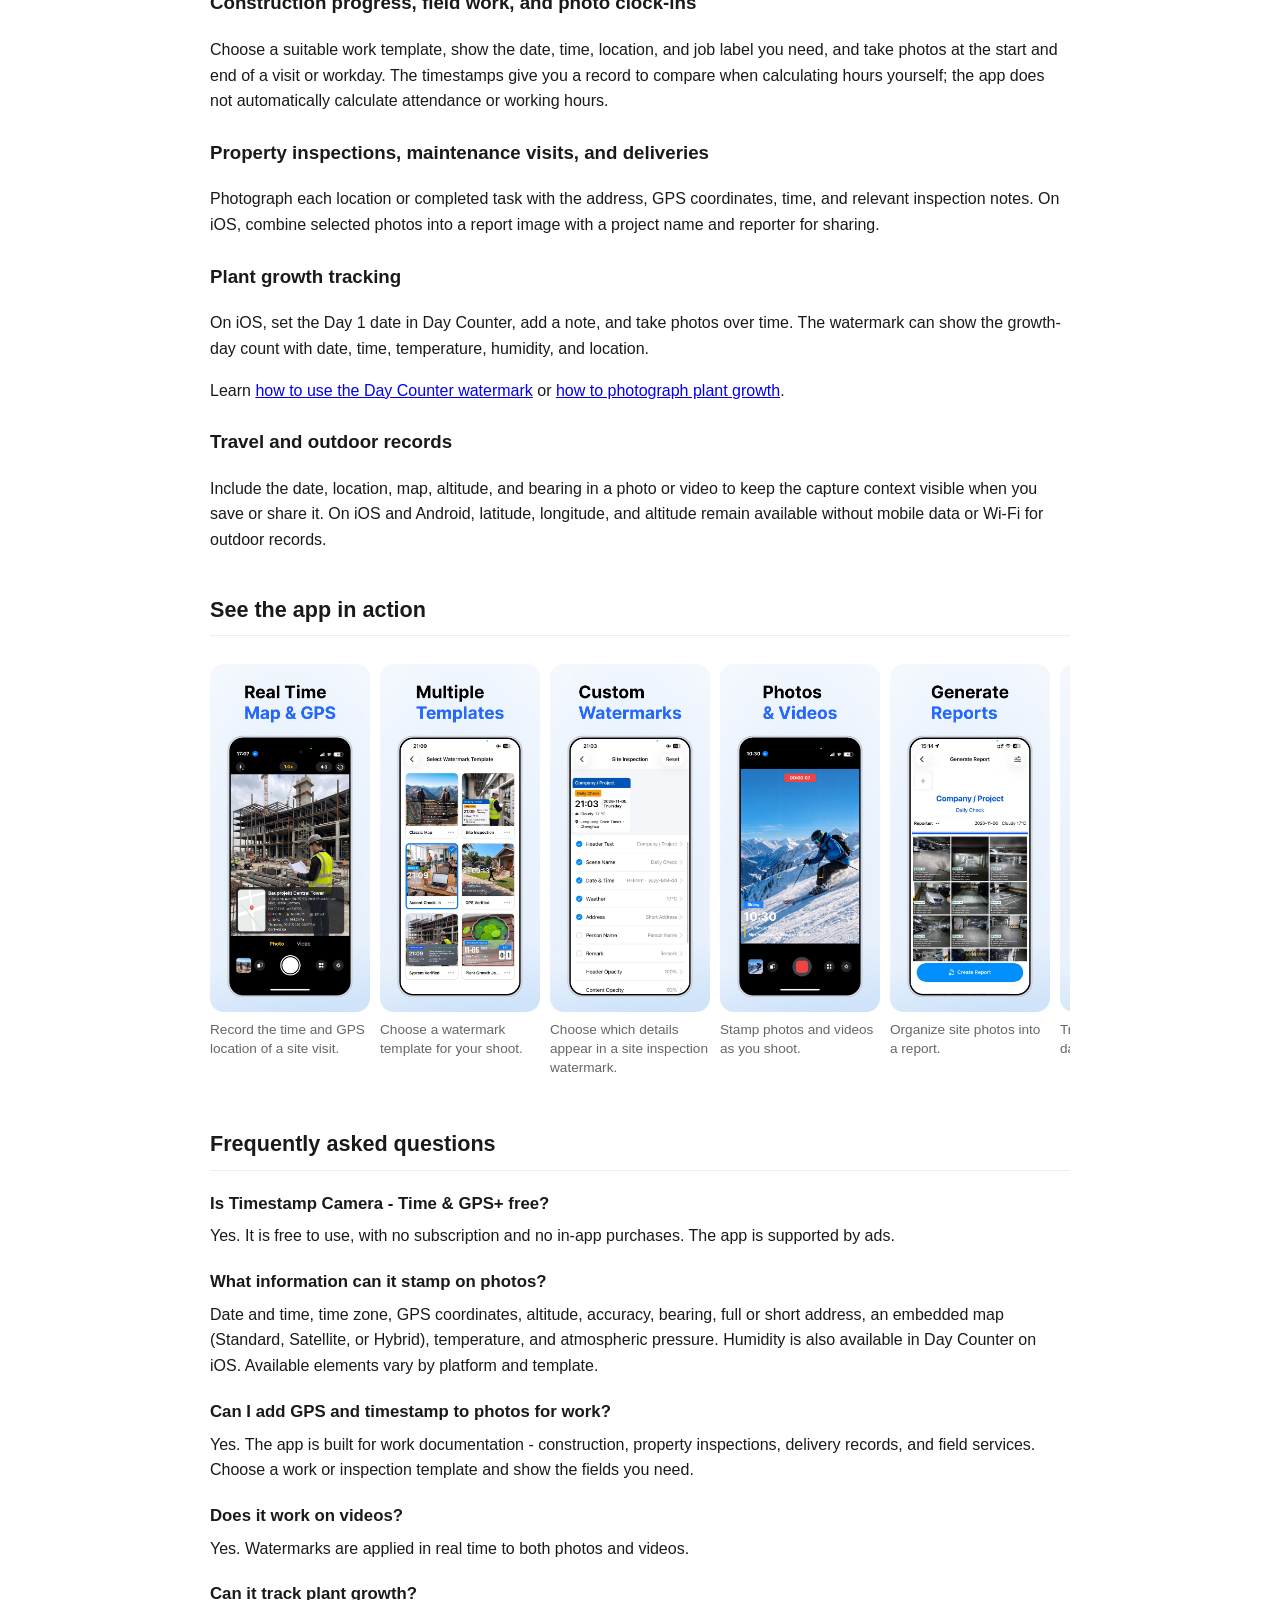
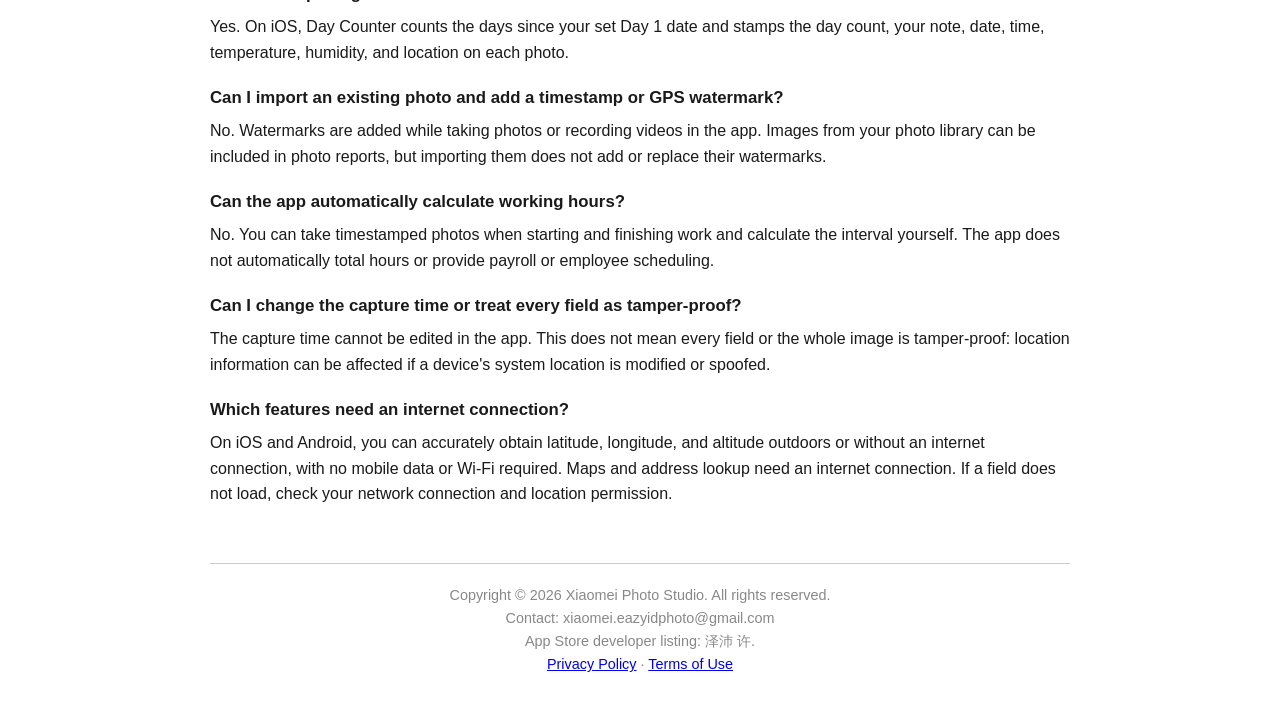
==== commit 6dbb551c: "Refresh localized website screenshots from iOS 1.9.0" ====
--- a/index.html
+++ b/index.html
@@ -414,28 +414,29 @@
 
     <h2>See the app in action</h2>
     <div class="shots">
-      <figure><img src="./1.jpg" width="853" height="1844" loading="lazy"
-          alt="Photo with date, time, GPS and map watermark">
-        <figcaption>A captured photo with date, time, GPS coordinates, address, and map.</figcaption>
-      </figure>
-      <figure><img src="./2.jpg" width="853" height="1843" loading="lazy"
-          alt="Timestamp watermark on a construction-site photo">
-        <figcaption>Keep capture time visible on work photos.</figcaption>
-      </figure>
-      <figure><img src="./3.jpg" width="853" height="1844" loading="lazy" alt="Photo and video watermark example">
-        <figcaption>Add capture details to photos and videos.</figcaption>
-      </figure>
-      <figure><img src="./4.jpg" width="853" height="1844" loading="lazy" alt="Watermark customization illustration">
-        <figcaption>Choose the watermark details and style that suit your record.</figcaption>
-      </figure>
-      <figure><img src="./5.jpg" width="852" height="1846" loading="lazy"
-          alt="Work documentation photo with address and coordinates">
-        <figcaption>A work record with address, coordinates, date, and time.</figcaption>
-      </figure>
-      <figure><img src="./6.jpg" width="1284" height="2778" loading="lazy"
-          alt="Plant growth tracking photo with day count, note, date, time, temperature, humidity, and location watermark">
-        <figcaption>Day Counter on iOS shows the day count, time, temperature, humidity, and location.
-        </figcaption>
+      <figure><img src="./assets/screenshots/ios-1.9.0/en-US/1.jpg" width="1206" height="2622" loading="lazy"
+          alt="Construction site in the camera viewfinder with a map watermark">
+        <figcaption>Record the time and GPS location of a site visit.</figcaption>
+      </figure>
+      <figure><img src="./assets/screenshots/ios-1.9.0/en-US/2.jpg" width="1206" height="2622" loading="lazy"
+          alt="Six watermark templates in the template picker">
+        <figcaption>Choose a watermark template for your shoot.</figcaption>
+      </figure>
+      <figure><img src="./assets/screenshots/ios-1.9.0/en-US/3.jpg" width="1206" height="2622" loading="lazy"
+          alt="Site Inspection editor with watermark fields and opacity controls">
+        <figcaption>Choose which details appear in a site inspection watermark.</figcaption>
+      </figure>
+      <figure><img src="./assets/screenshots/ios-1.9.0/en-US/4.jpg" width="1206" height="2622" loading="lazy"
+          alt="Video recording of a skier with a visible timestamp">
+        <figcaption>Stamp photos and videos as you shoot.</figcaption>
+      </figure>
+      <figure><img src="./assets/screenshots/ios-1.9.0/en-US/5.jpg" width="1206" height="2622" loading="lazy"
+          alt="Daily Check report preview with a grid of site photos">
+        <figcaption>Organize site photos into a report.</figcaption>
+      </figure>
+      <figure><img src="./assets/screenshots/ios-1.9.0/en-US/6.jpg" width="1206" height="2622" loading="lazy"
+          alt="Water lilies in the viewfinder with a Day 15 watermark">
+        <figcaption>Track plant growth with a day count on each photo.</figcaption>
       </figure>
     </div>
 
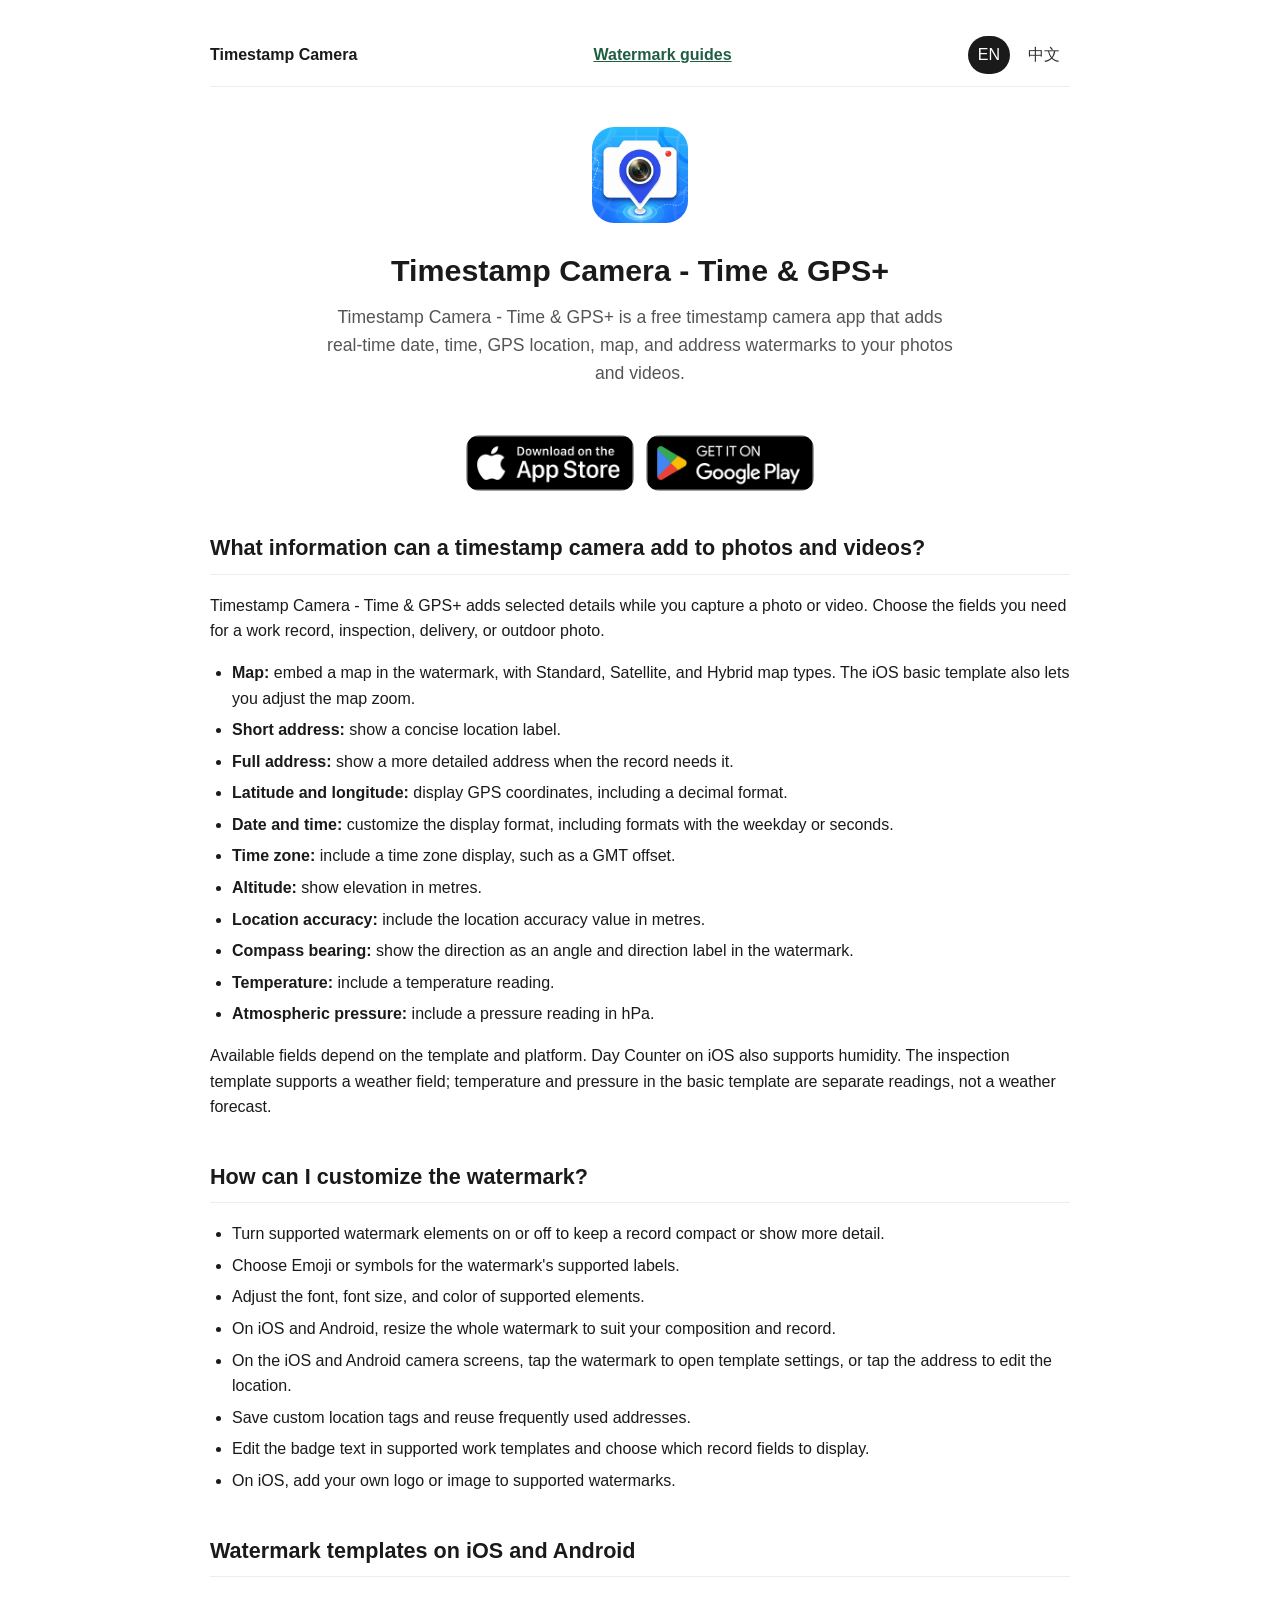
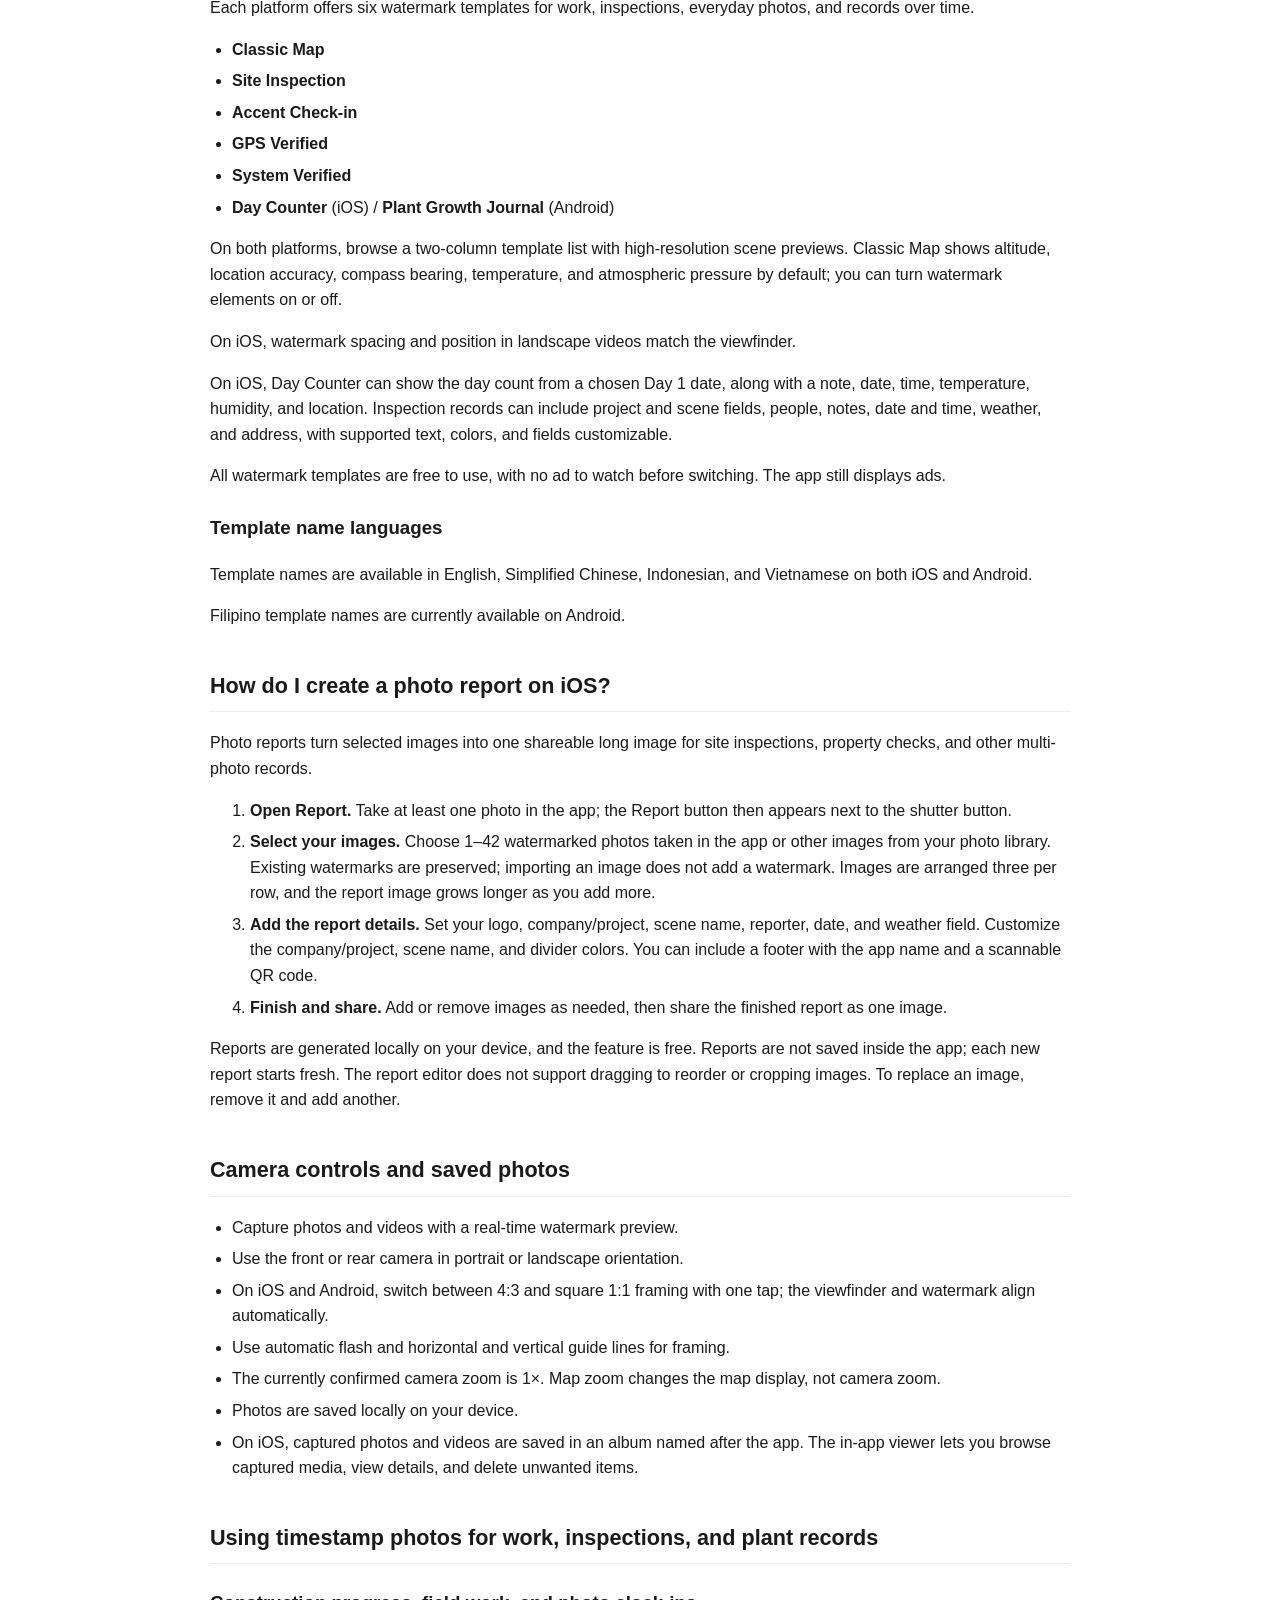
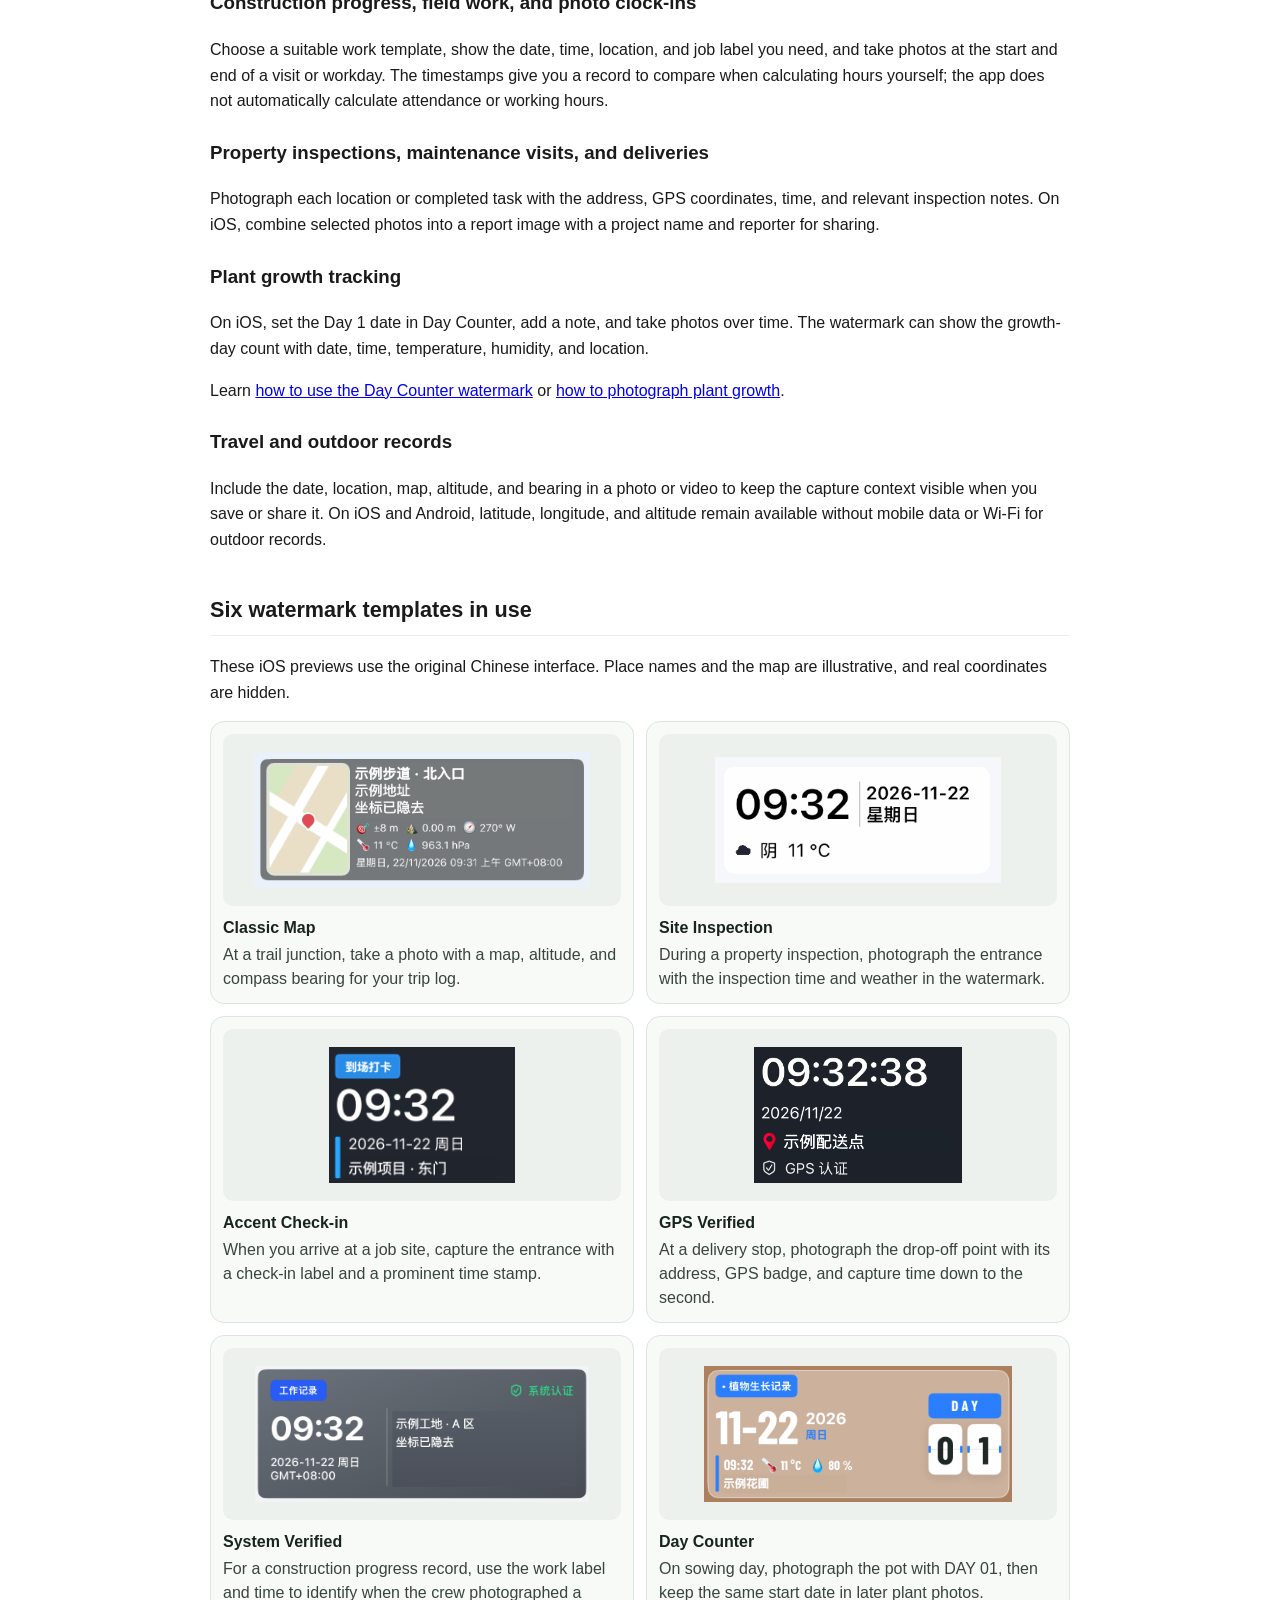
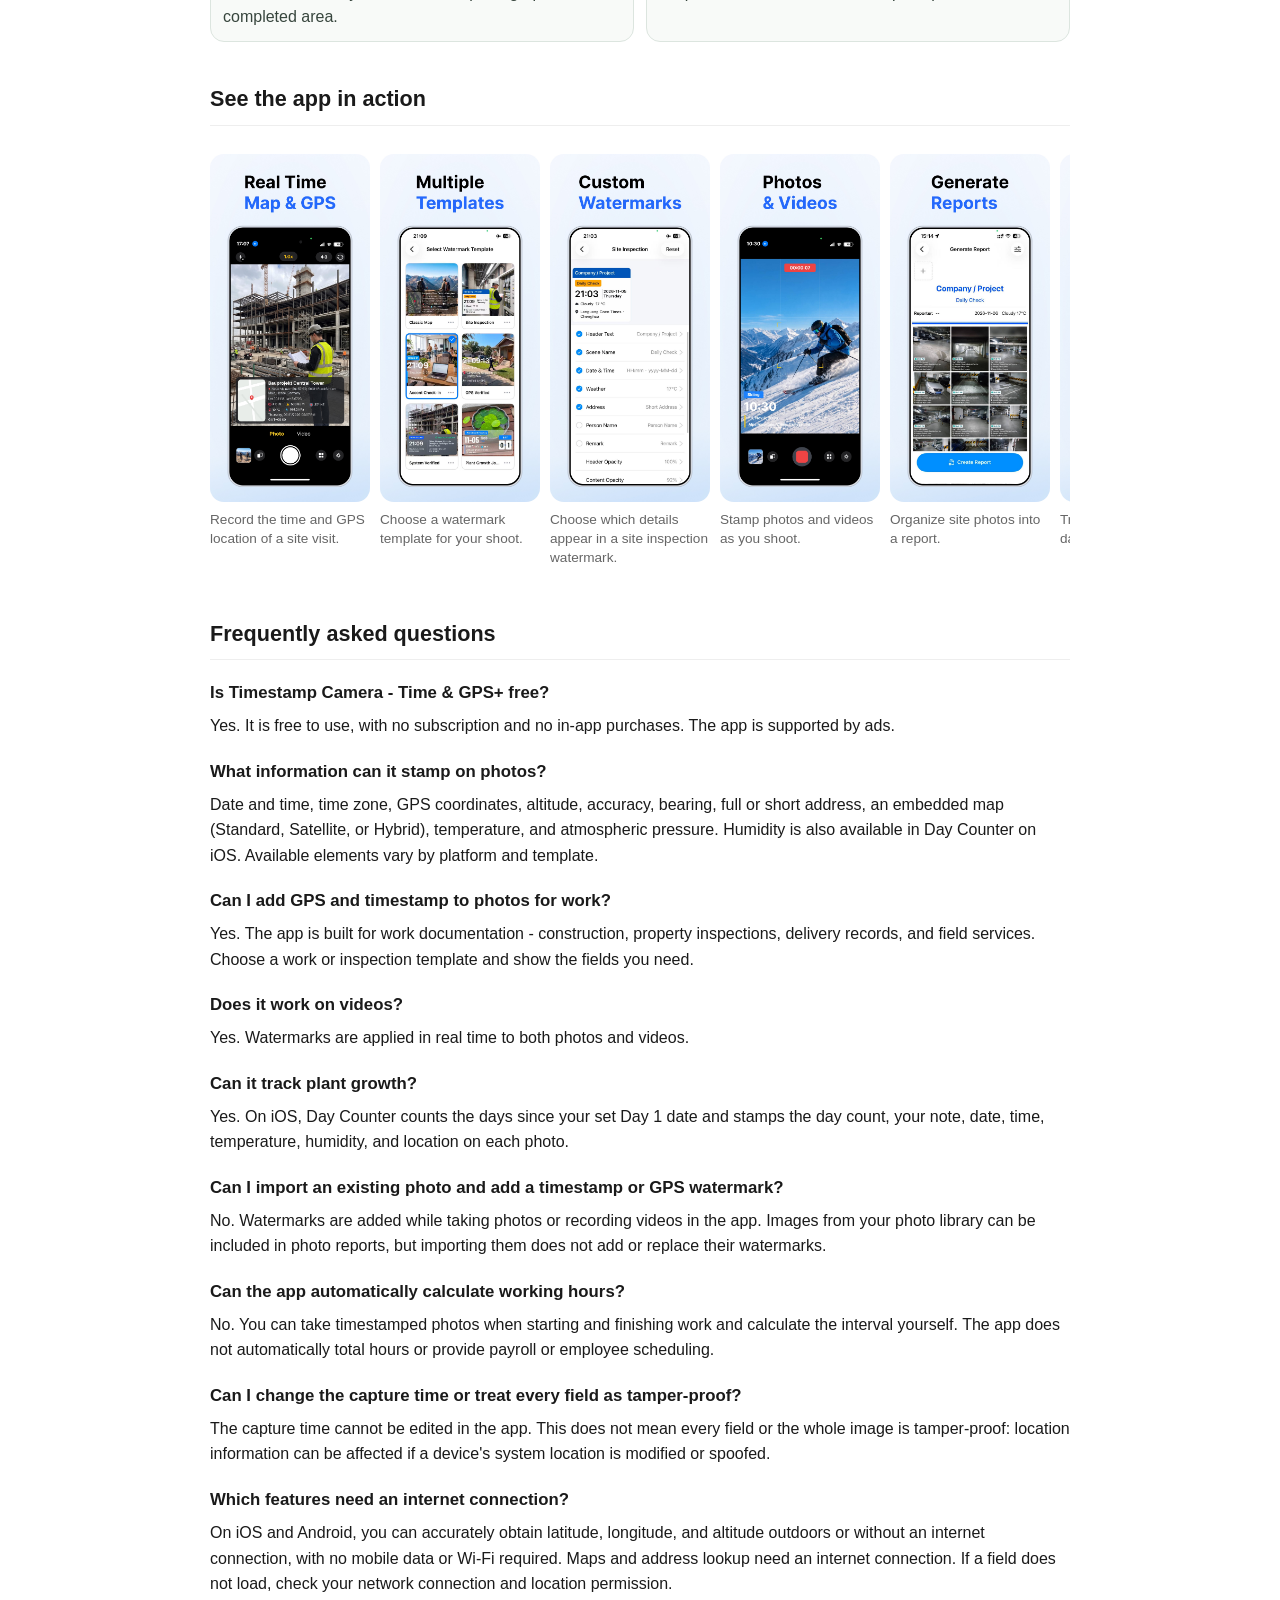
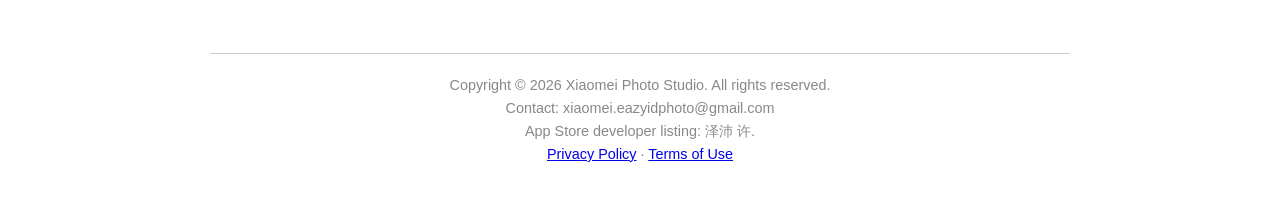
==== commit f34d5cb4: "Show six bilingual watermark examples on the homepage" ====
--- a/index.html
+++ b/index.html
@@ -236,6 +236,7 @@
       font-weight: 650;
     }
   </style>
+  <link rel="stylesheet" href="./assets/template-examples/gallery.css">
 </head>
 
 <body>
@@ -411,6 +412,49 @@
     <p>Include the date, location, map, altitude, and bearing in a photo or video to keep the capture context visible
       when you save or share it. On iOS and Android, latitude, longitude, and altitude remain available without mobile
       data or Wi-Fi for outdoor records.</p>
+
+    <section class="template-examples" id="template-examples" aria-labelledby="template-examples-title">
+      <h2 id="template-examples-title">Six watermark templates in use</h2>
+      <p>These iOS previews use the original Chinese interface. Place names and the map are illustrative, and real coordinates are hidden.</p>
+      <div class="template-examples-grid">
+        <figure class="template-example">
+          <div class="template-example-media">
+            <img src="./assets/template-examples/classic-map.png" width="434" height="176" loading="lazy" alt="Classic Map watermark preview">
+          </div>
+          <figcaption><strong>Classic Map</strong>At a trail junction, take a photo with a map, altitude, and compass bearing for your trip log.</figcaption>
+        </figure>
+        <figure class="template-example">
+          <div class="template-example-media">
+            <img src="./assets/template-examples/site-inspection.png" width="286" height="126" loading="lazy" alt="Site Inspection watermark preview">
+          </div>
+          <figcaption><strong>Site Inspection</strong>During a property inspection, photograph the entrance with the inspection time and weather in the watermark.</figcaption>
+        </figure>
+        <figure class="template-example">
+          <div class="template-example-media">
+            <img src="./assets/template-examples/accent-check-in.png" width="386" height="282" loading="lazy" alt="Accent Check-in watermark preview">
+          </div>
+          <figcaption><strong>Accent Check-in</strong>When you arrive at a job site, capture the entrance with a check-in label and a prominent time stamp.</figcaption>
+        </figure>
+        <figure class="template-example">
+          <div class="template-example-media">
+            <img src="./assets/template-examples/gps-verified.png" width="384" height="252" loading="lazy" alt="GPS Verified watermark preview">
+          </div>
+          <figcaption><strong>GPS Verified</strong>At a delivery stop, photograph the drop-off point with its address, GPS badge, and capture time down to the second.</figcaption>
+        </figure>
+        <figure class="template-example">
+          <div class="template-example-media">
+            <img src="./assets/template-examples/system-verified.png" width="802" height="326" loading="lazy" alt="System Verified watermark preview">
+          </div>
+          <figcaption><strong>System Verified</strong>For a construction progress record, use the work label and time to identify when the crew photographed a completed area.</figcaption>
+        </figure>
+        <figure class="template-example">
+          <div class="template-example-media">
+            <img src="./assets/template-examples/day-counter.png" width="804" height="356" loading="lazy" alt="Day Counter watermark preview">
+          </div>
+          <figcaption><strong>Day Counter</strong>On sowing day, photograph the pot with DAY 01, then keep the same start date in later plant photos.</figcaption>
+        </figure>
+      </div>
+    </section>
 
     <h2>See the app in action</h2>
     <div class="shots">
--- a/assets/template-examples/gallery.css
+++ b/assets/template-examples/gallery.css
@@ -0,0 +1,53 @@
+.template-examples {
+  margin-block: 2rem;
+}
+
+.template-examples-grid {
+  display: grid;
+  grid-template-columns: repeat(2, minmax(0, 1fr));
+  gap: 12px;
+}
+
+.template-example {
+  margin: 0;
+  padding: 12px;
+  border: 1px solid #dce5df;
+  border-radius: 14px;
+  background: #f8faf8;
+}
+
+.template-example-media {
+  display: grid;
+  place-items: center;
+  min-height: 9.5rem;
+  padding: 10px;
+  border-radius: 10px;
+  background: #edf1ee;
+}
+
+.template-example img {
+  display: block;
+  width: auto;
+  max-width: 100%;
+  height: auto;
+  max-height: 8.5rem;
+  object-fit: contain;
+}
+
+.template-example figcaption {
+  margin-top: 10px;
+  color: #37453d;
+  line-height: 1.5;
+}
+
+.template-example figcaption strong {
+  display: block;
+  margin-bottom: 3px;
+  color: #18251e;
+}
+
+@media (max-width: 600px) {
+  .template-examples-grid {
+    grid-template-columns: 1fr;
+  }
+}
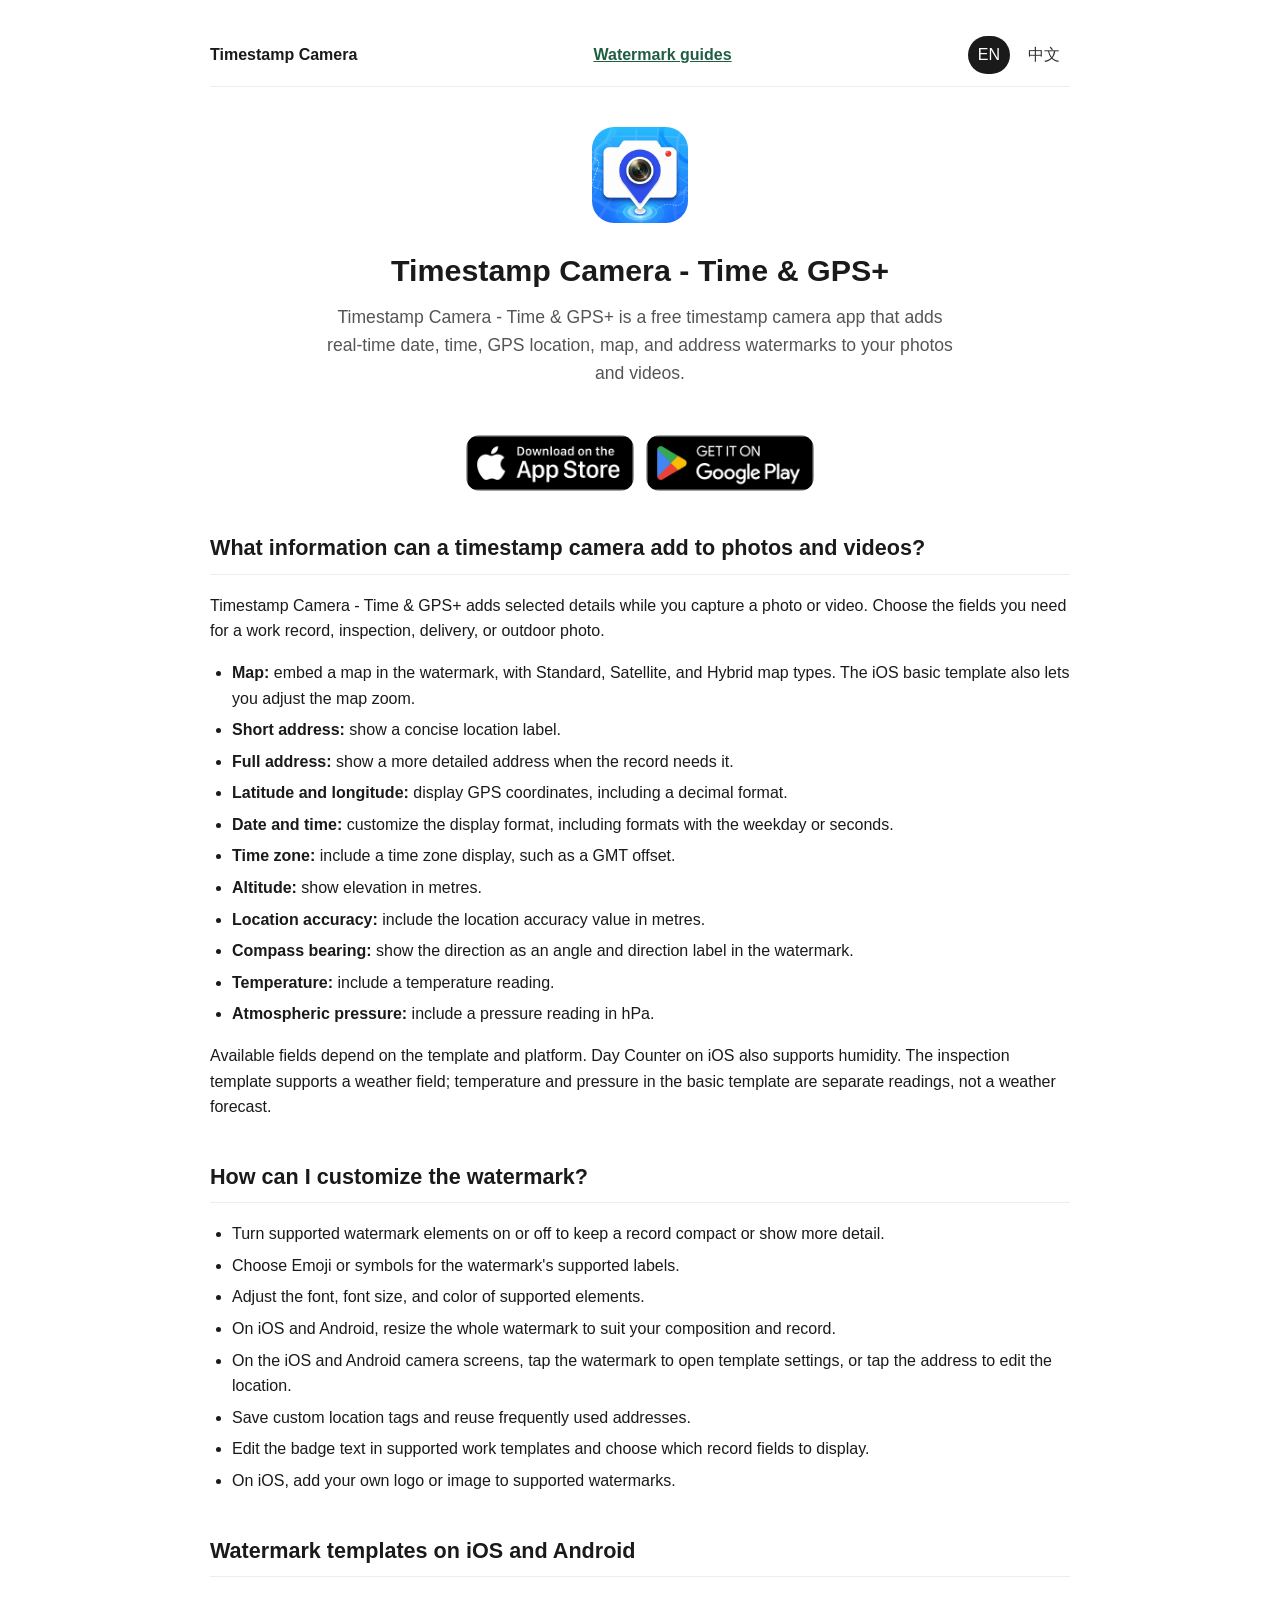
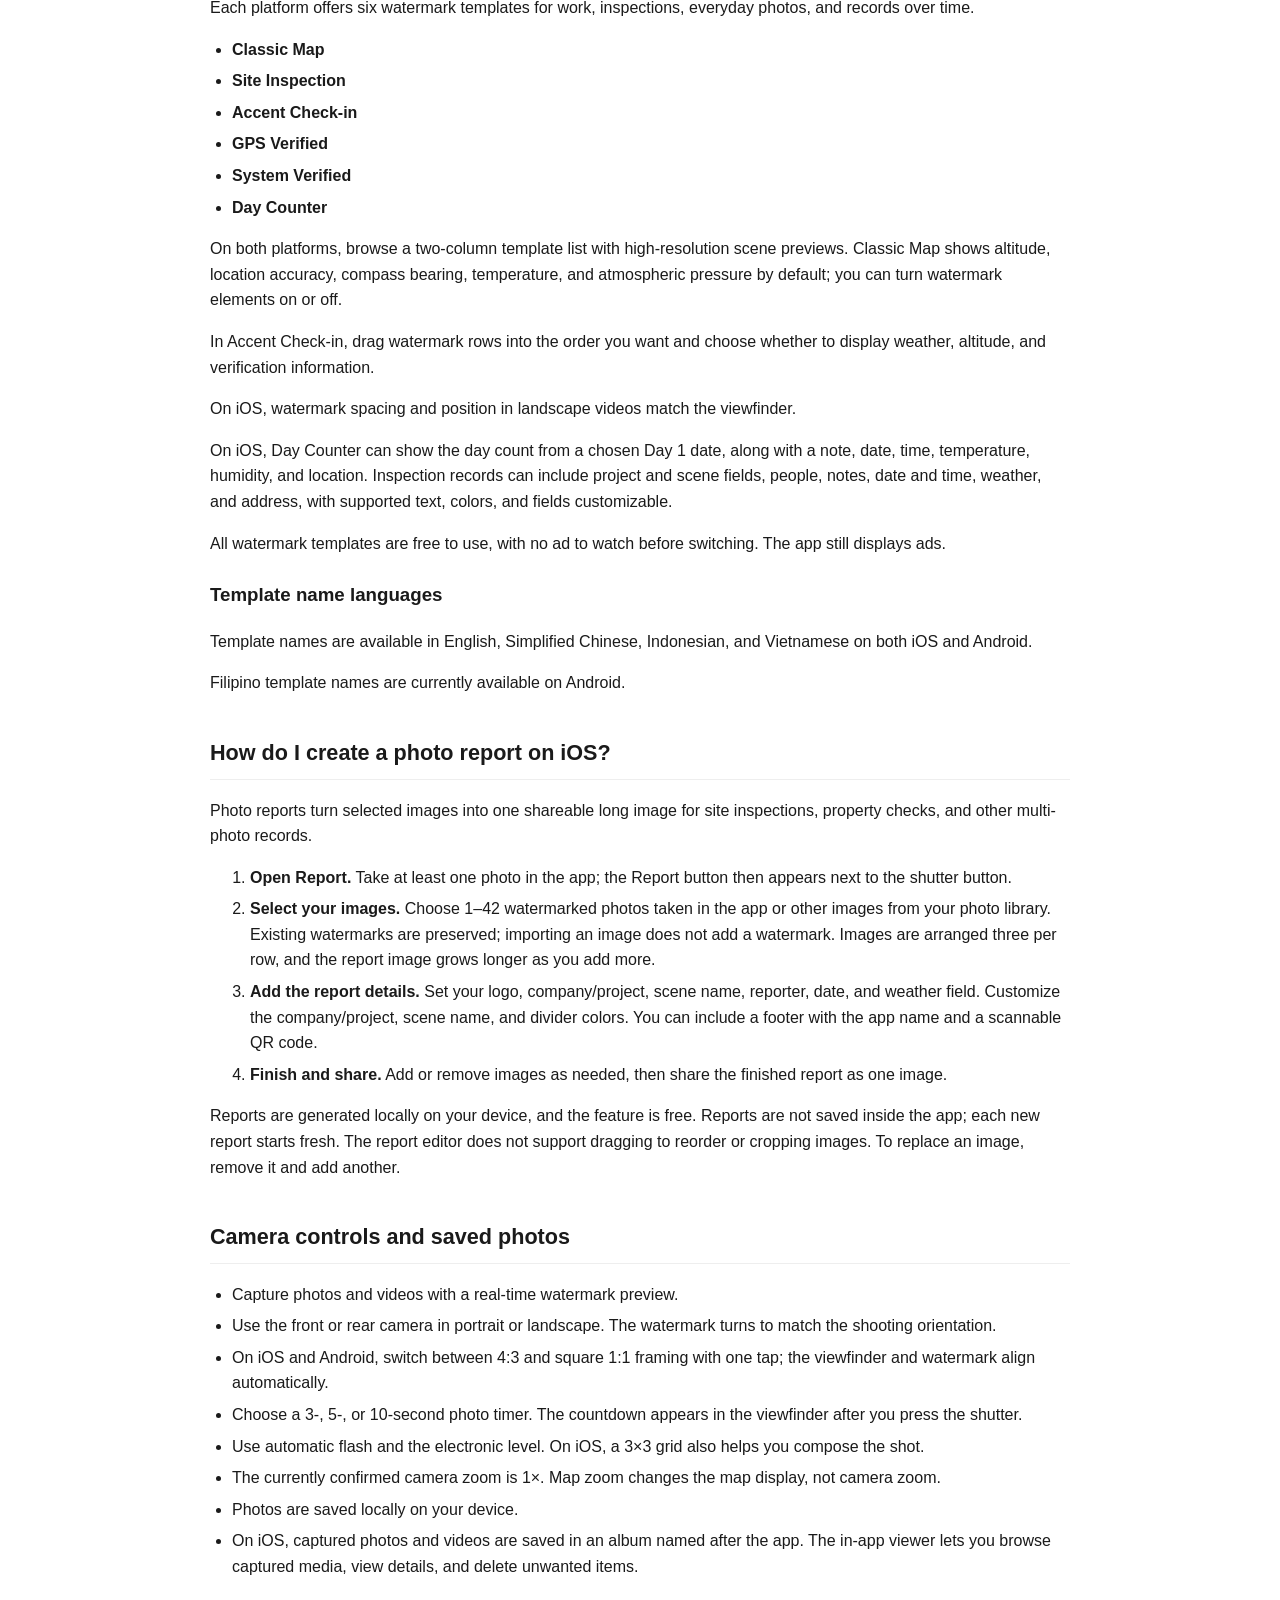
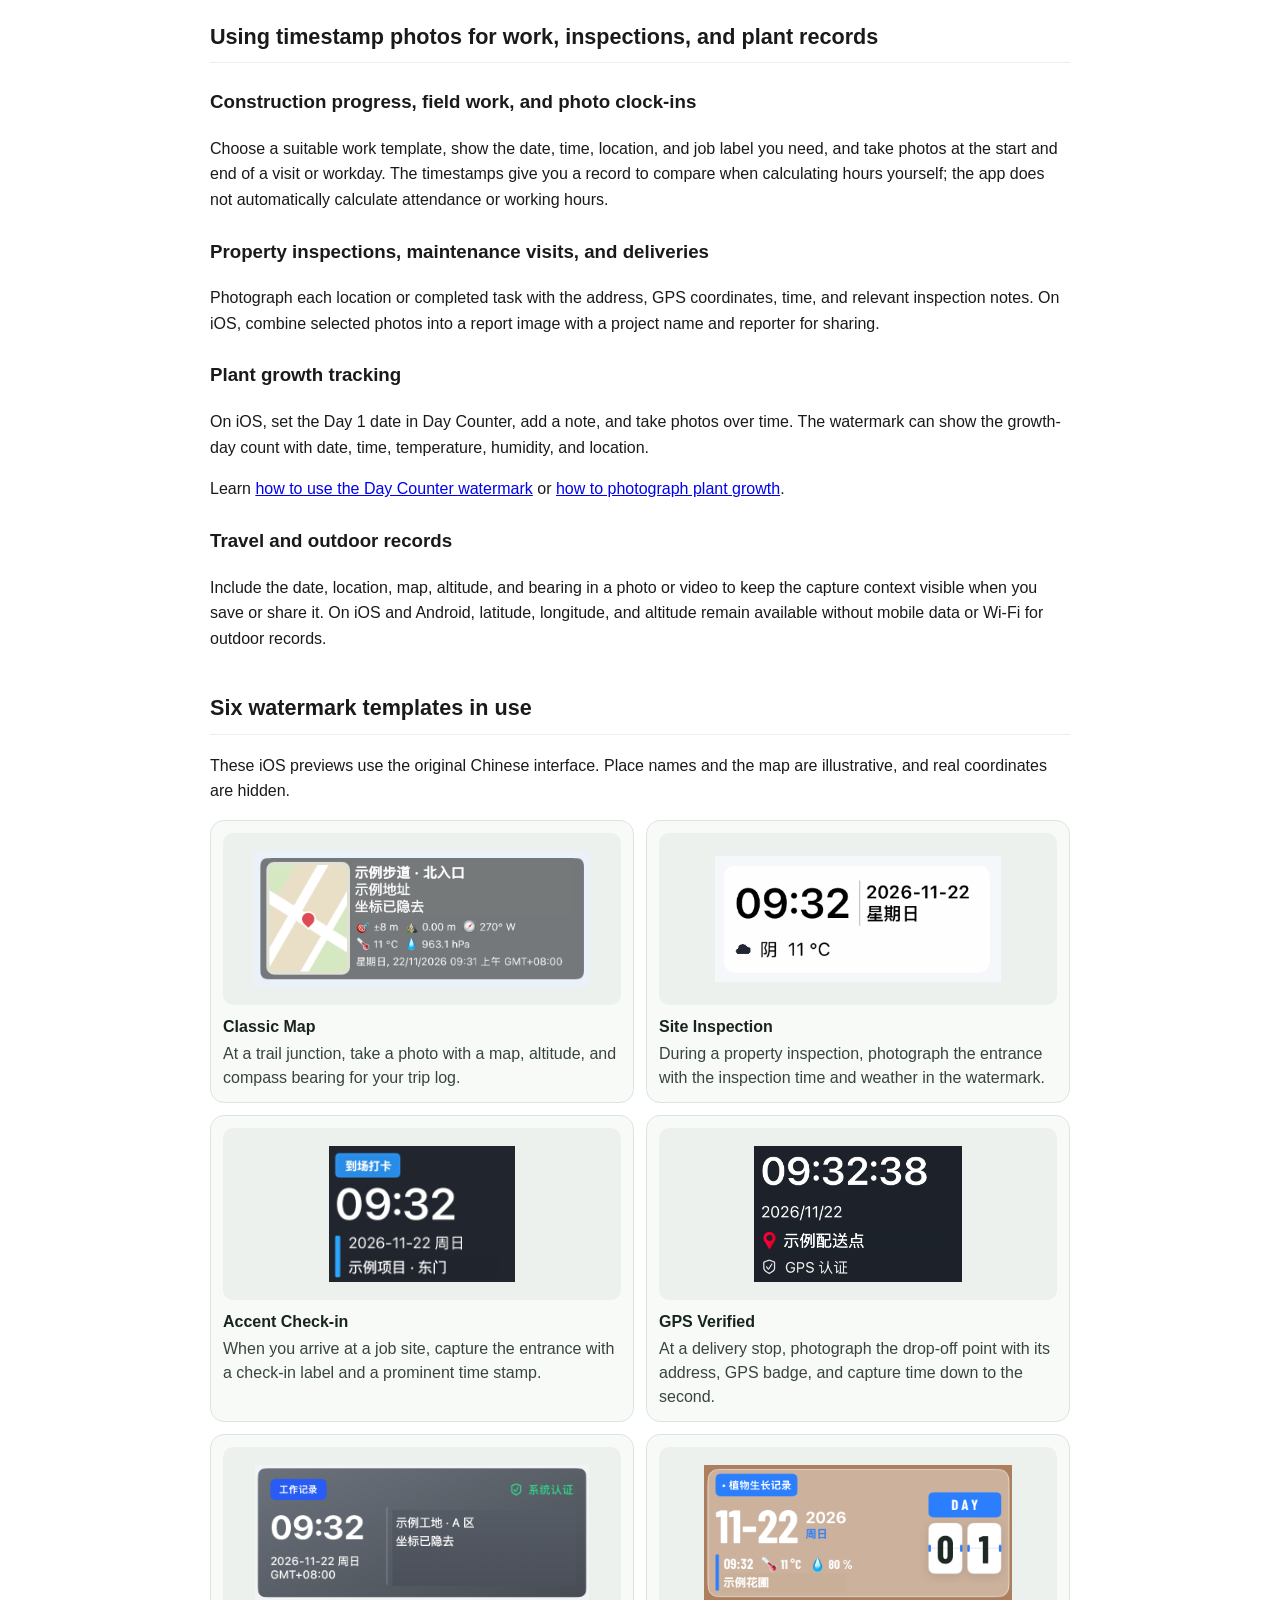
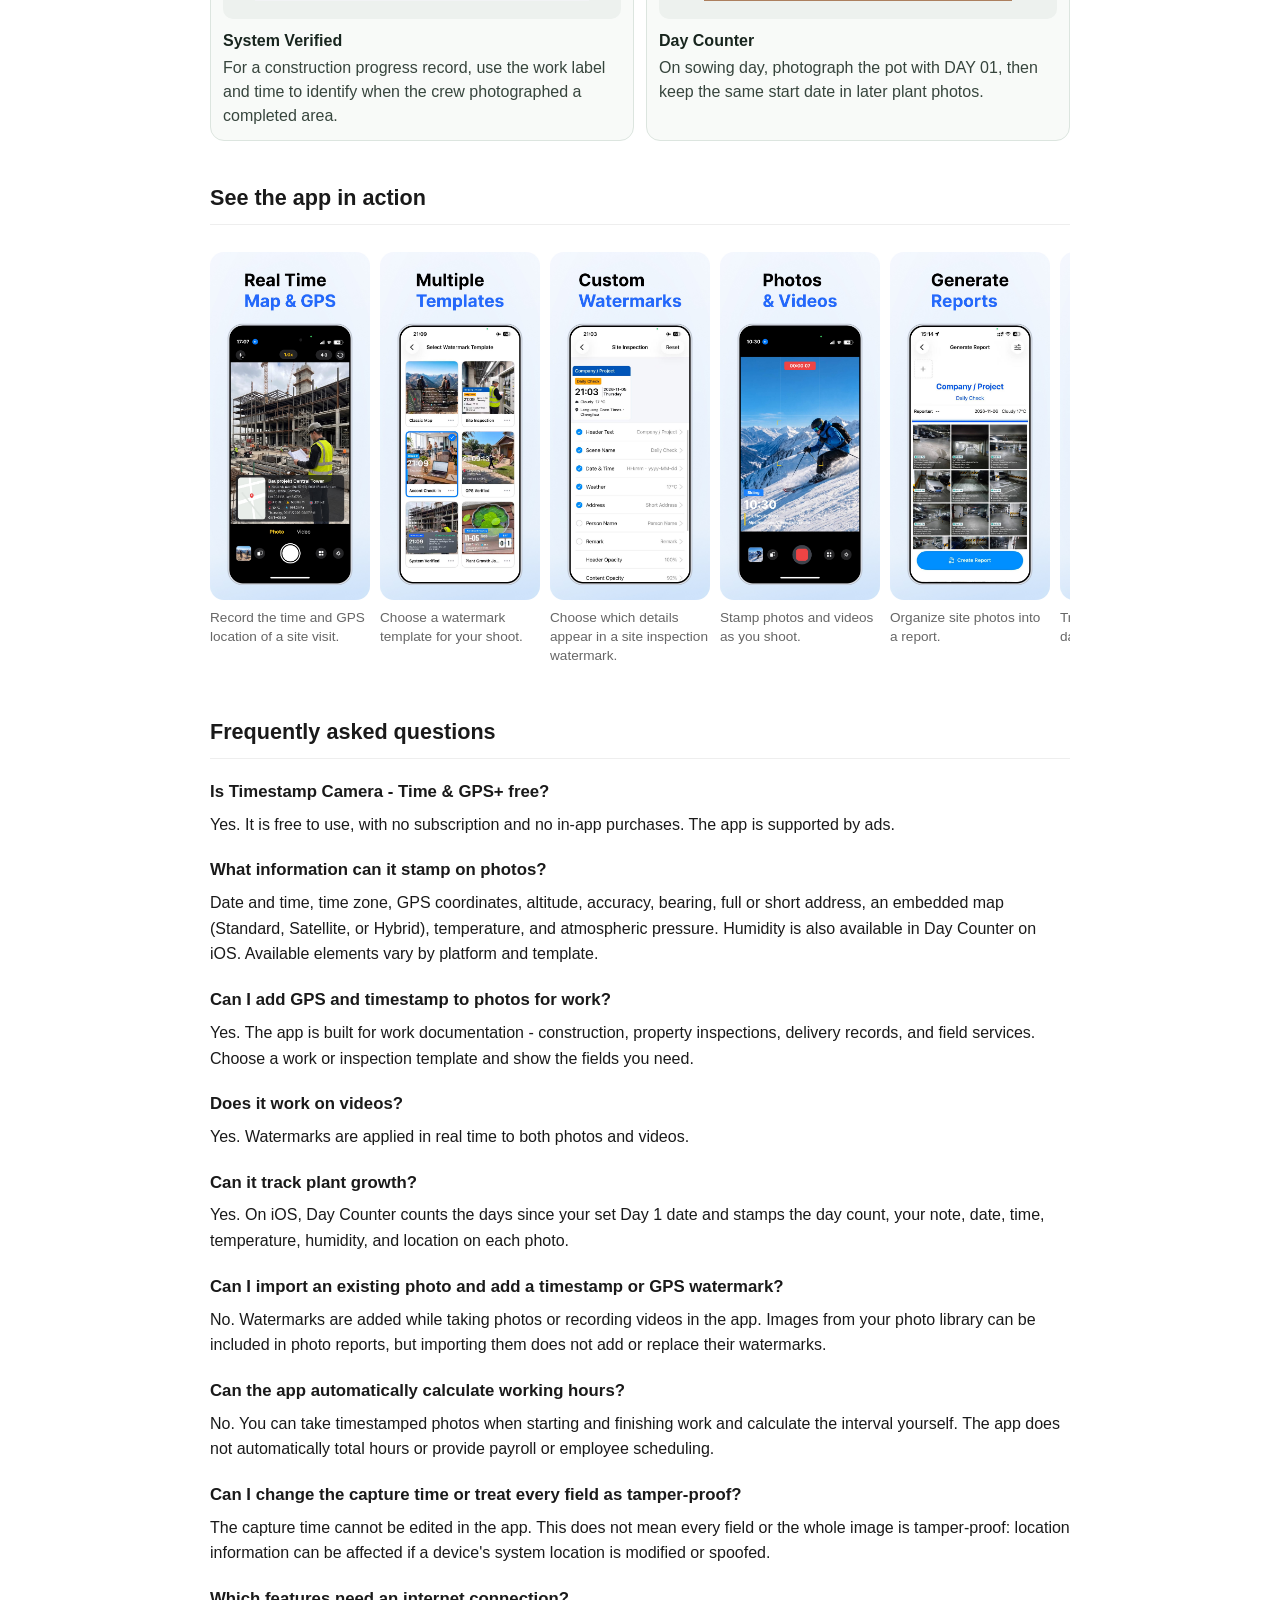
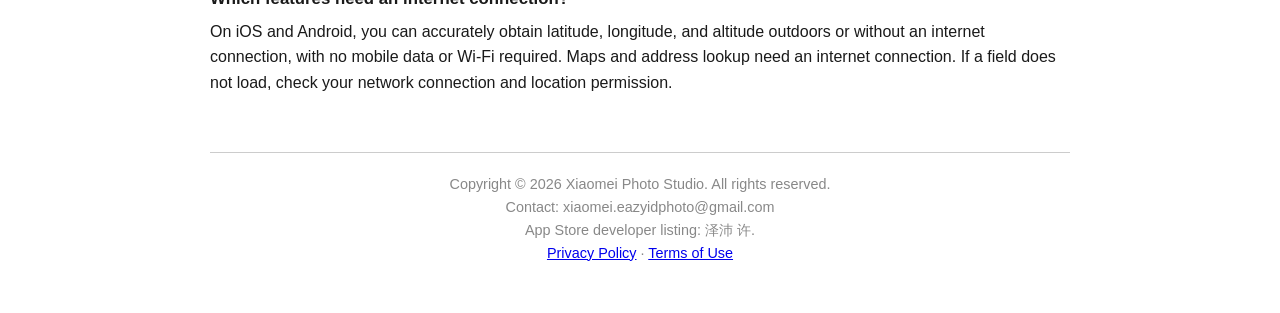
==== commit 2d689462: "Document camera timer and watermark controls" ====
--- a/index.html
+++ b/index.html
@@ -35,7 +35,7 @@
       "alternateName": ["Timestamp Camera", "天天水印相机"],
       "operatingSystem": ["iOS", "Android"],
       "applicationCategory": "MultimediaApplication",
-      "description": "A free, ad-supported camera app for iOS and Android that adds date, time, GPS, address, map, altitude, bearing, temperature, and pressure watermarks while capturing photos and videos. Six templates support work records, inspections, and plant records. On iOS, selected images can be combined into a local photo report; imported images are not watermarked. iOS and Android also support 4:3 and square 1:1 framing, whole-watermark resizing, offline coordinates and altitude, and quick access to template and location settings.",
+      "description": "A free, ad-supported camera app for iOS and Android that adds date, time, GPS, address, map, altitude, bearing, temperature, and pressure watermarks while capturing photos and videos. Six templates support work records, inspections, and plant records. On iOS, selected images can be combined into a local photo report; imported images are not watermarked. iOS and Android also support 4:3 and square 1:1 framing, whole-watermark resizing, offline coordinates and altitude, and quick access to template and location settings. A 3-, 5-, or 10-second photo timer shows a countdown, and an electronic level helps with framing.",
       "image": "https://camera.appro7.com/app-icon2.jpg",
       "offers": { "@type": "Offer", "price": "0", "priceCurrency": "USD" },
       "publisher": { "@id": "https://camera.appro7.com/#publisher" },
@@ -347,11 +347,12 @@
       <li><strong>Accent Check-in</strong></li>
       <li><strong>GPS Verified</strong></li>
       <li><strong>System Verified</strong></li>
-      <li><strong>Day Counter</strong> (iOS) / <strong>Plant Growth Journal</strong> (Android)</li>
+      <li><strong>Day Counter</strong></li>
     </ul>
     <p>On both platforms, browse a two-column template list with high-resolution scene previews. Classic Map shows
       altitude, location accuracy, compass bearing, temperature, and atmospheric pressure by default; you can turn
       watermark elements on or off.</p>
+    <p>In Accent Check-in, drag watermark rows into the order you want and choose whether to display weather, altitude, and verification information.</p>
     <p>On iOS, watermark spacing and position in landscape videos match the viewfinder.</p>
     <p>On iOS, Day Counter can show the day count from a chosen Day 1 date, along with a note, date, time, temperature,
       humidity, and location. Inspection records can include project and scene fields, people, notes, date and time, weather, and
@@ -385,10 +386,11 @@
     <h2>Camera controls and saved photos</h2>
     <ul>
       <li>Capture photos and videos with a real-time watermark preview.</li>
-      <li>Use the front or rear camera in portrait or landscape orientation.</li>
+      <li>Use the front or rear camera in portrait or landscape. The watermark turns to match the shooting orientation.</li>
       <li>On iOS and Android, switch between 4:3 and square 1:1 framing with one tap; the viewfinder and watermark align
         automatically.</li>
-      <li>Use automatic flash and horizontal and vertical guide lines for framing.</li>
+      <li>Choose a 3-, 5-, or 10-second photo timer. The countdown appears in the viewfinder after you press the shutter.</li>
+      <li>Use automatic flash and the electronic level. On iOS, a 3×3 grid also helps you compose the shot.</li>
       <li>The currently confirmed camera zoom is 1×. Map zoom changes the map display, not camera zoom.</li>
       <li>Photos are saved locally on your device.</li>
       <li>On iOS, captured photos and videos are saved in an album named after the app. The in-app viewer lets you
